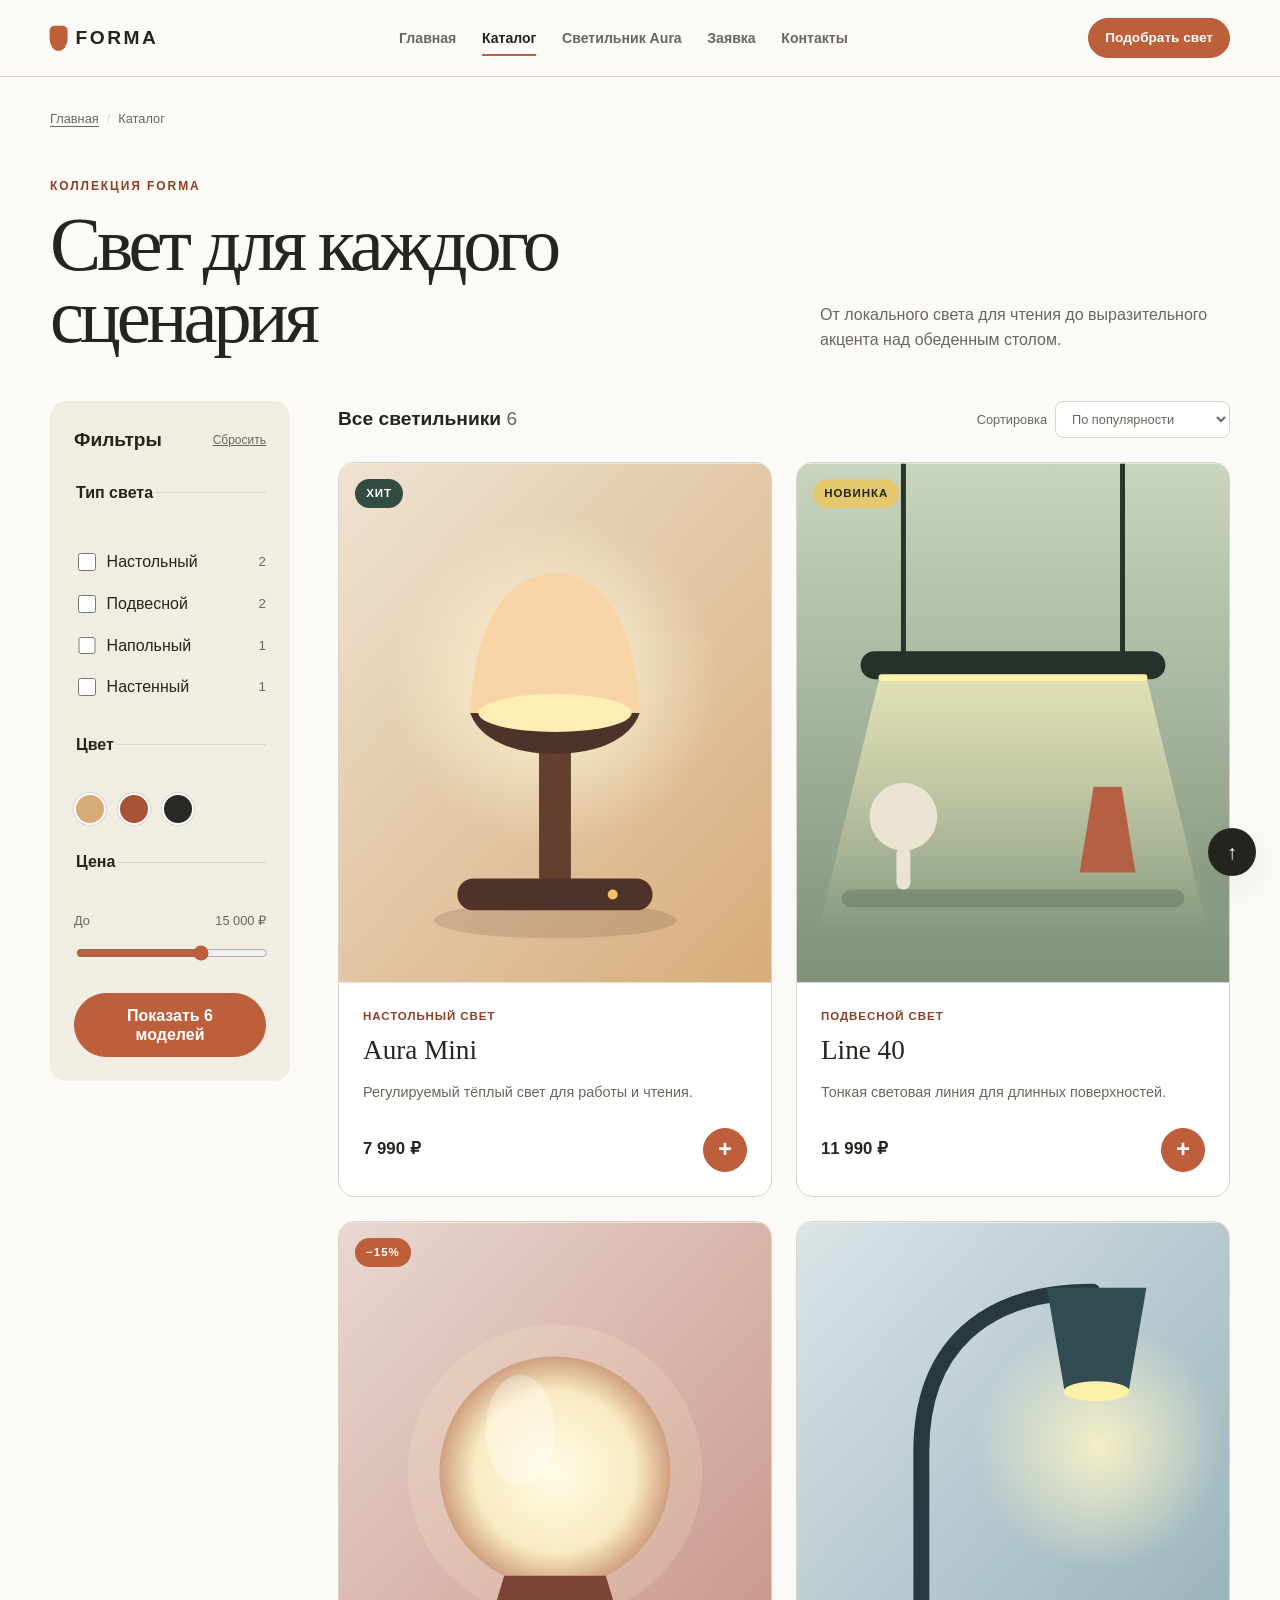
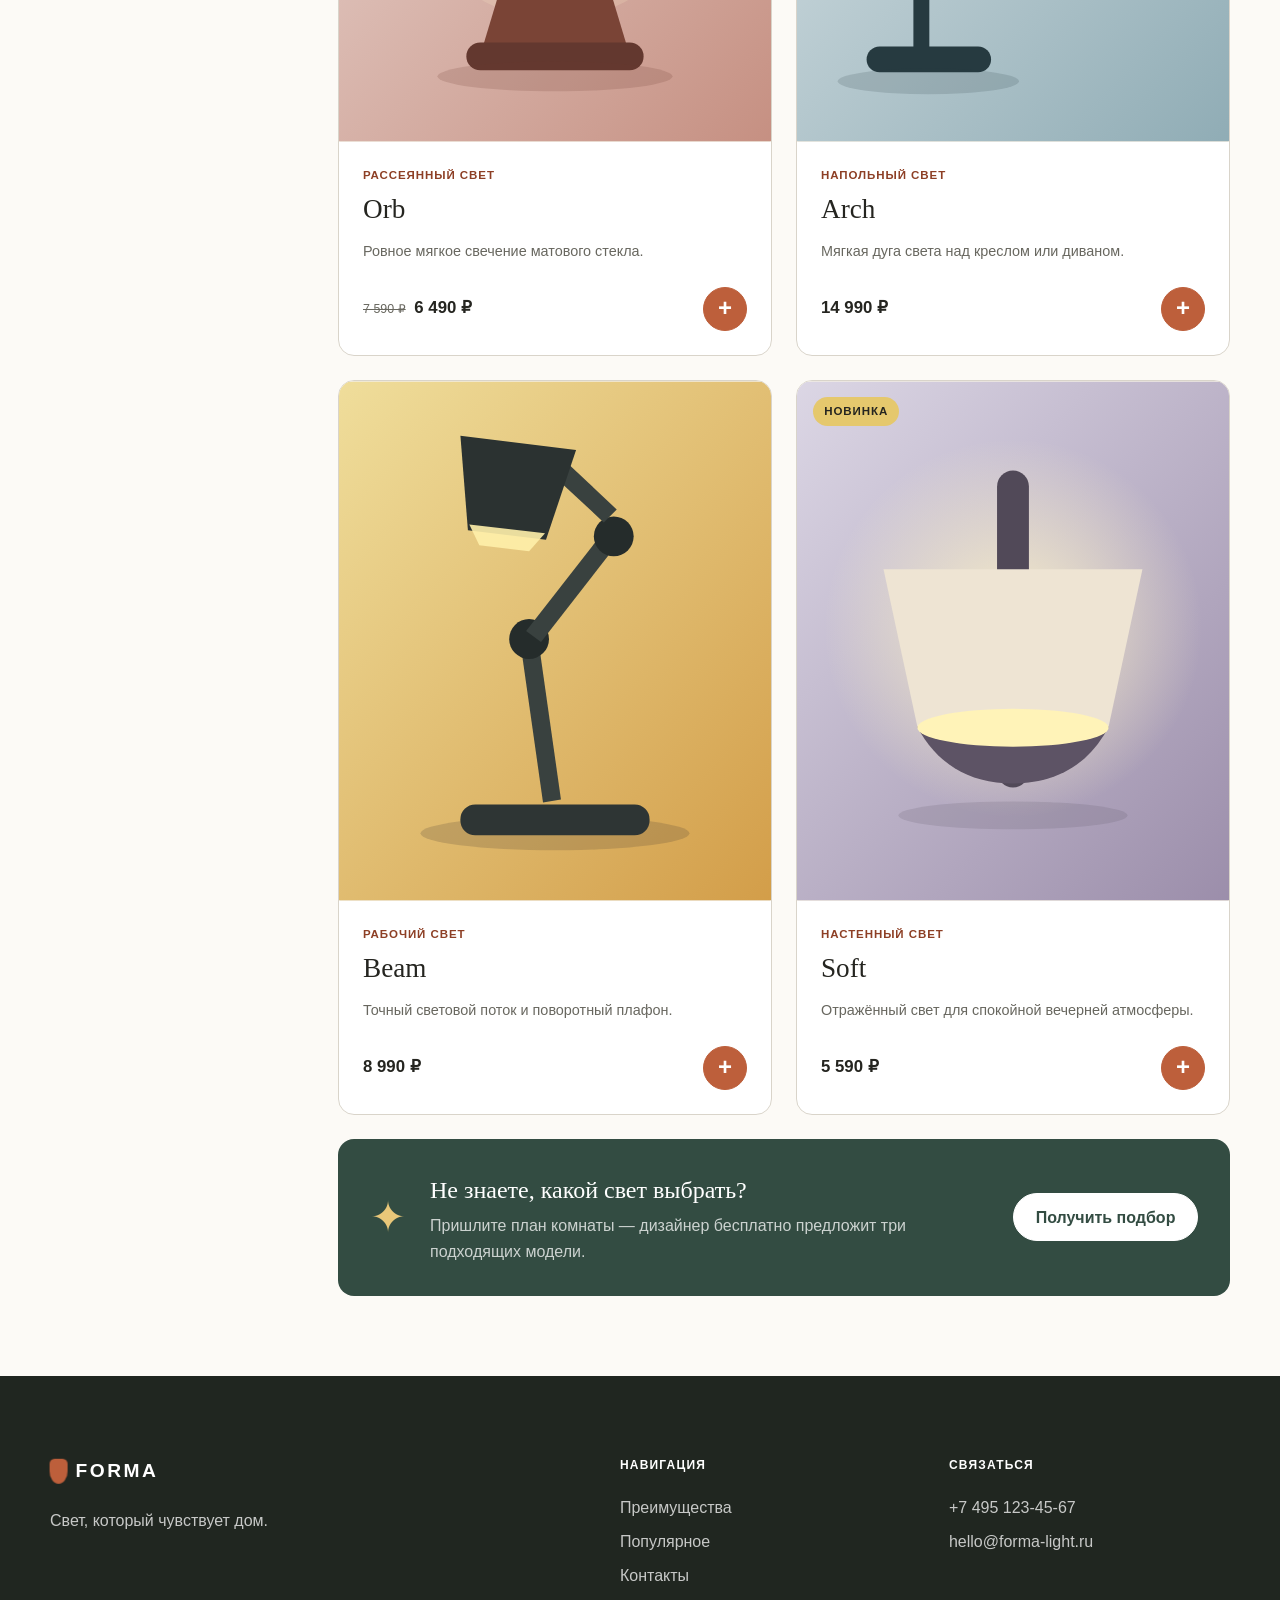
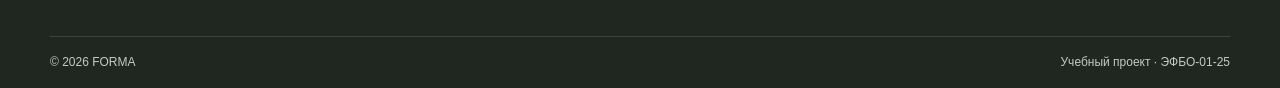
==== catalog.html @ 7a06136e "refactor: remove JavaScript from control work" ====
<!DOCTYPE html>
<html lang="ru">
<head>
  <meta charset="UTF-8">
  <meta name="viewport" content="width=device-width, initial-scale=1.0">
  <meta name="description" content="Каталог дизайнерских светильников FORMA: настольный, подвесной, напольный и настенный свет.">
  <title>Каталог светильников — FORMA</title>
  <link rel="stylesheet" href="css/style.css">
</head>
<body>
  <a class="skip-link" href="#main-content">Перейти к содержимому</a>
  <header class="site-header"><div class="site-header__inner container">
    <a class="site-header__logo" href="index.html" aria-label="FORMA — на главную"><span class="site-header__logo-mark" aria-hidden="true"></span>FORMA</a>
    <nav class="site-nav" aria-label="Основная навигация"><ul class="site-nav__list">
      <li><a class="site-nav__link" href="index.html">Главная</a></li><li><a class="site-nav__link site-nav__link--active" href="catalog.html" aria-current="page">Каталог</a></li><li><a class="site-nav__link" href="product.html">Светильник Aura</a></li><li><a class="site-nav__link" href="order.html">Заявка</a></li><li><a class="site-nav__link" href="contacts.html">Контакты</a></li>
    </ul></nav>
    <a class="button button--small" href="order.html">Подобрать свет</a>
  </div></header>

  <main id="main-content">
    <div class="page-header container">
      <nav class="breadcrumbs" aria-label="Хлебные крошки"><ol class="breadcrumbs__list"><li><a href="index.html">Главная</a></li><li aria-current="page">Каталог</li></ol></nav>
      <div class="page-header__row"><div><p class="eyebrow">Коллекция FORMA</p><h1 class="page-header__title">Свет для каждого сценария</h1></div><p class="page-header__lead">От локального света для чтения до выразительного акцента над обеденным столом.</p></div>
    </div>

    <div class="catalog-layout container">
      <aside class="catalog-filter" aria-labelledby="filter-title">
        <div class="catalog-filter__sticky">
          <div class="catalog-filter__heading"><h2 class="catalog-filter__title" id="filter-title">Фильтры</h2><button class="catalog-filter__reset" type="reset" form="catalog-filter-form">Сбросить</button></div>
          <form class="filter-form" id="catalog-filter-form">
            <fieldset class="filter-form__group"><legend class="filter-form__legend">Тип света</legend>
              <label class="filter-form__option"><input type="checkbox" name="type" value="table"><span>Настольный</span><small>2</small></label>
              <label class="filter-form__option"><input type="checkbox" name="type" value="pendant"><span>Подвесной</span><small>2</small></label>
              <label class="filter-form__option"><input type="checkbox" name="type" value="floor"><span>Напольный</span><small>1</small></label>
              <label class="filter-form__option"><input type="checkbox" name="type" value="wall"><span>Настенный</span><small>1</small></label>
            </fieldset>
            <fieldset class="filter-form__group"><legend class="filter-form__legend">Цвет</legend><div class="filter-form__colors">
              <label class="color-choice color-choice--sand"><input type="radio" name="color" value="sand"><span class="visually-hidden">Песочный</span></label>
              <label class="color-choice color-choice--clay"><input type="radio" name="color" value="clay"><span class="visually-hidden">Терракотовый</span></label>
              <label class="color-choice color-choice--black"><input type="radio" name="color" value="black"><span class="visually-hidden">Чёрный</span></label>
            </div></fieldset>
            <fieldset class="filter-form__group"><legend class="filter-form__legend">Цена</legend><label class="filter-form__range-label" for="price">До <output id="price-output" for="price">15 000 ₽</output></label><input class="filter-form__range" id="price" name="price" type="range" min="5000" max="20000" step="500" value="15000"></fieldset>
            <button class="button button--wide" type="submit">Показать 6 моделей</button>
          </form>
        </div>
      </aside>

      <section class="catalog-products" aria-labelledby="products-title">
        <div class="catalog-products__toolbar"><h2 class="catalog-products__title" id="products-title">Все светильники <span>6</span></h2><label class="select-field">Сортировка<span class="visually-hidden"> товаров</span><select name="sort"><option>По популярности</option><option>Сначала дешевле</option><option>Сначала дороже</option></select></label></div>
        <div class="product-grid product-grid--catalog">
          <article class="product-card product-card--featured"><span class="product-card__badge">Хит</span><a class="product-card__image-link" href="product.html"><img class="product-card__image" src="images/aura.svg" alt="Настольный светильник Aura Mini" width="480" height="520"></a><div class="product-card__body"><p class="product-card__category">Настольный свет</p><h3 class="product-card__title"><a href="product.html">Aura Mini</a></h3><p class="product-card__description">Регулируемый тёплый свет для работы и чтения.</p><div class="product-card__footer"><p class="product-card__price">7 990 ₽</p><a class="button button--icon" href="order.html#order-form" aria-label="Заказать Aura Mini">+</a></div></div></article>
          <article class="product-card"><span class="product-card__badge product-card__badge--new">Новинка</span><a class="product-card__image-link" href="product.html"><img class="product-card__image" src="images/line.svg" alt="Подвесной светильник Line 40" width="480" height="520"></a><div class="product-card__body"><p class="product-card__category">Подвесной свет</p><h3 class="product-card__title"><a href="product.html">Line 40</a></h3><p class="product-card__description">Тонкая световая линия для длинных поверхностей.</p><div class="product-card__footer"><p class="product-card__price">11 990 ₽</p><a class="button button--icon" href="order.html#order-form" aria-label="Заказать Line 40">+</a></div></div></article>
          <article class="product-card product-card--sale"><span class="product-card__badge product-card__badge--sale">−15%</span><a class="product-card__image-link" href="product.html"><img class="product-card__image" src="images/orb.svg" alt="Светильник Orb" width="480" height="520"></a><div class="product-card__body"><p class="product-card__category">Рассеянный свет</p><h3 class="product-card__title"><a href="product.html">Orb</a></h3><p class="product-card__description">Ровное мягкое свечение матового стекла.</p><div class="product-card__footer"><p class="product-card__price"><s>7 590 ₽</s> 6 490 ₽</p><a class="button button--icon" href="order.html#order-form" aria-label="Заказать Orb">+</a></div></div></article>
          <article class="product-card"><a class="product-card__image-link" href="product.html"><img class="product-card__image" src="images/arch.svg" alt="Напольный светильник Arch" width="480" height="520"></a><div class="product-card__body"><p class="product-card__category">Напольный свет</p><h3 class="product-card__title"><a href="product.html">Arch</a></h3><p class="product-card__description">Мягкая дуга света над креслом или диваном.</p><div class="product-card__footer"><p class="product-card__price">14 990 ₽</p><a class="button button--icon" href="order.html#order-form" aria-label="Заказать Arch">+</a></div></div></article>
          <article class="product-card"><a class="product-card__image-link" href="product.html"><img class="product-card__image" src="images/beam.svg" alt="Настольный светильник Beam" width="480" height="520"></a><div class="product-card__body"><p class="product-card__category">Рабочий свет</p><h3 class="product-card__title"><a href="product.html">Beam</a></h3><p class="product-card__description">Точный световой поток и поворотный плафон.</p><div class="product-card__footer"><p class="product-card__price">8 990 ₽</p><a class="button button--icon" href="order.html#order-form" aria-label="Заказать Beam">+</a></div></div></article>
          <article class="product-card"><span class="product-card__badge product-card__badge--new">Новинка</span><a class="product-card__image-link" href="product.html"><img class="product-card__image" src="images/soft.svg" alt="Настенный светильник Soft" width="480" height="520"></a><div class="product-card__body"><p class="product-card__category">Настенный свет</p><h3 class="product-card__title"><a href="product.html">Soft</a></h3><p class="product-card__description">Отражённый свет для спокойной вечерней атмосферы.</p><div class="product-card__footer"><p class="product-card__price">5 590 ₽</p><a class="button button--icon" href="order.html#order-form" aria-label="Заказать Soft">+</a></div></div></article>
        </div>
        <aside class="catalog-note"><span class="catalog-note__icon" aria-hidden="true">✦</span><div><h2>Не знаете, какой свет выбрать?</h2><p>Пришлите план комнаты — дизайнер бесплатно предложит три подходящих модели.</p></div><a class="button button--light" href="order.html">Получить подбор</a></aside>
      </section>
    </div>
  </main>

  <footer class="site-footer"><div class="site-footer__inner container"><div><a class="site-header__logo site-header__logo--light" href="index.html"><span class="site-header__logo-mark" aria-hidden="true"></span>FORMA</a><p class="site-footer__tagline">Свет, который чувствует дом.</p></div><div class="site-footer__column"><h2 class="site-footer__title">Навигация</h2><a href="index.html#advantages">Преимущества</a><a href="index.html#popular">Популярное</a><a href="contacts.html">Контакты</a></div><div class="site-footer__column"><h2 class="site-footer__title">Связаться</h2><a href="tel:+74951234567">+7 495 123-45-67</a><a href="mailto:hello@forma-light.ru">hello@forma-light.ru</a></div></div><div class="site-footer__bottom container"><span>© 2026 FORMA</span><span>Учебный проект · ЭФБО-01-25</span></div></footer>

  <a class="floating-action" href="#main-content" aria-label="Вернуться наверх">↑</a>
</body>
</html>
---- css/style.css ----
/* 1. Design tokens */
:root {
  --color-ink: #252520;
  --color-muted: #68675f;
  --color-paper: #fcfaf6;
  --color-cream: #f2ede3;
  --color-white: #ffffff;
  --color-accent: #bd5f3b;
  --color-accent-dark: #8d3f25;
  --color-green: #334c42;
  --color-green-light: #dce5dc;
  --color-border: #d9d4ca;
  --color-danger: #a82929;
  --color-focus: #1b6bd1;
  --shadow-soft: 0 18px 55px rgba(38, 35, 27, 0.1);
  --shadow-card: 0 12px 35px rgba(38, 35, 27, 0.08);
  --space-2xs: 0.25rem;
  --space-xs: 0.5rem;
  --space-sm: 0.75rem;
  --space-md: 1rem;
  --space-lg: 1.5rem;
  --space-xl: 2rem;
  --space-2xl: 3rem;
  --space-3xl: 5rem;
  --radius-sm: 0.5rem;
  --radius-md: 1rem;
  --radius-lg: 1.75rem;
  --radius-pill: 999px;
  --container: 1180px;
  --transition: 180ms ease;
}

/* 2. Reset and base */
*,
*::before,
*::after {
  box-sizing: border-box;
}

html {
  scroll-behavior: smooth;
}

body {
  margin: 0;
  color: var(--color-ink);
  background: var(--color-paper);
  font-family: Inter, "Segoe UI", Arial, sans-serif;
  font-size: 1rem;
  line-height: 1.6;
}

body:has(.order-modal:target) {
  overflow: hidden;
}

img {
  display: block;
  max-width: 100%;
}

a {
  color: inherit;
  text-decoration-thickness: 1px;
  text-underline-offset: 0.2em;
}

button,
input,
select,
textarea {
  color: inherit;
  font: inherit;
}

button,
select {
  cursor: pointer;
}

h1,
h2,
h3,
p,
ul,
ol,
dl,
blockquote {
  margin-top: 0;
}

:focus-visible {
  outline: 3px solid var(--color-focus);
  outline-offset: 3px;
}

::selection {
  color: var(--color-white);
  background: var(--color-accent);
}

.container {
  width: min(calc(100% - 2rem), var(--container));
  margin-inline: auto;
}

.visually-hidden {
  position: absolute;
  width: 1px;
  height: 1px;
  padding: 0;
  margin: -1px;
  overflow: hidden;
  clip: rect(0, 0, 0, 0);
  white-space: nowrap;
  border: 0;
}

.skip-link {
  position: fixed;
  top: var(--space-md);
  left: var(--space-md);
  z-index: 200;
  padding: var(--space-sm) var(--space-md);
  color: var(--color-white);
  background: var(--color-ink);
  border-radius: var(--radius-sm);
  transform: translateY(-180%);
  transition: transform var(--transition);
}

.skip-link:focus {
  transform: translateY(0);
}

.eyebrow {
  margin-bottom: var(--space-sm);
  color: var(--color-accent-dark);
  font-size: 0.75rem;
  font-weight: 800;
  letter-spacing: 0.16em;
  text-transform: uppercase;
}

.section {
  padding-block: var(--space-3xl);
}

.section--compact {
  padding-block: var(--space-2xl) var(--space-3xl);
}

.section--cream {
  background: var(--color-cream);
}

/* 3. Header and navigation */
.site-header {
  position: sticky;
  top: 0;
  z-index: 50;
  background: color-mix(in srgb, var(--color-paper) 92%, transparent);
  border-bottom: 1px solid var(--color-border);
  backdrop-filter: blur(14px);
}

.site-header__inner {
  display: flex;
  align-items: center;
  justify-content: space-between;
  min-height: 76px;
  gap: var(--space-lg);
}

.site-header__logo {
  display: inline-flex;
  align-items: center;
  gap: var(--space-xs);
  font-size: 1.2rem;
  font-weight: 900;
  letter-spacing: 0.13em;
  text-decoration: none;
}

.site-header__logo-mark {
  width: 1.1rem;
  height: 1.55rem;
  background: var(--color-accent);
  border-radius: 50% 50% 5px 5px;
  transform: rotate(180deg);
}

.site-header__logo--light {
  color: var(--color-white);
}

.site-nav__list {
  display: flex;
  align-items: center;
  justify-content: center;
  gap: clamp(0.75rem, 2vw, 1.75rem);
  padding: 0;
  margin: 0;
  list-style: none;
}

.site-nav__link {
  position: relative;
  display: block;
  padding-block: 1.55rem;
  color: var(--color-muted);
  font-size: 0.88rem;
  font-weight: 650;
  text-decoration: none;
  transition: color var(--transition);
}

.site-nav__link::after {
  position: absolute;
  right: 0;
  bottom: 1.15rem;
  left: 0;
  height: 2px;
  content: "";
  background: var(--color-accent);
  transform: scaleX(0);
  transition: transform var(--transition);
}

.site-nav__link:hover,
.site-nav__link--active {
  color: var(--color-ink);
}

.site-nav__link:hover::after,
.site-nav__link--active::after {
  transform: scaleX(1);
}

/* 4. Buttons and links */
.button {
  display: inline-flex;
  min-height: 48px;
  align-items: center;
  justify-content: center;
  gap: var(--space-xs);
  padding: 0.75rem 1.35rem;
  color: var(--color-white);
  background: var(--color-accent);
  border: 1px solid var(--color-accent);
  border-radius: var(--radius-pill);
  font-weight: 750;
  line-height: 1.2;
  text-decoration: none;
  transition: color var(--transition), background-color var(--transition), border-color var(--transition), transform var(--transition);
}

.button:hover {
  background: var(--color-accent-dark);
  border-color: var(--color-accent-dark);
  transform: translateY(-2px);
}

.button:active {
  transform: translateY(0);
}

.button:disabled,
.button--disabled {
  cursor: not-allowed;
  opacity: 0.55;
  transform: none;
}

.button--small {
  min-height: 40px;
  padding: 0.6rem 1rem;
  font-size: 0.85rem;
}

.button--outline {
  color: var(--color-ink);
  background: transparent;
  border-color: var(--color-border);
}

.button--outline:hover {
  color: var(--color-white);
  background: var(--color-green);
  border-color: var(--color-green);
}

.button--light {
  color: var(--color-green);
  background: var(--color-white);
  border-color: var(--color-white);
}

.button--light:hover {
  color: var(--color-white);
  background: var(--color-accent);
  border-color: var(--color-accent);
}

.button--icon {
  width: 44px;
  min-height: 44px;
  flex: 0 0 44px;
  padding: 0;
  font-size: 1.5rem;
}

.button--wide {
  width: 100%;
}

.text-link {
  display: inline-flex;
  align-items: center;
  gap: var(--space-xs);
  font-weight: 750;
  text-decoration: none;
}

.text-link span {
  color: var(--color-accent);
  font-size: 1.25em;
  transition: transform var(--transition);
}

.text-link:hover span {
  transform: translateX(4px);
}

/* 5. Hero */
.hero {
  overflow: hidden;
  background: var(--color-paper);
}

.hero__inner {
  display: grid;
  min-height: 650px;
  align-items: center;
  grid-template-columns: minmax(0, 1fr) minmax(380px, 0.85fr);
  gap: var(--space-3xl);
}

.hero__content {
  padding-block: var(--space-2xl);
}

.hero__title {
  max-width: 770px;
  margin-bottom: var(--space-lg);
  font-family: Georgia, "Times New Roman", serif;
  font-size: clamp(3.25rem, 7vw, 6.7rem);
  font-weight: 400;
  letter-spacing: -0.06em;
  line-height: 0.88;
}

.hero__title em {
  color: var(--color-accent);
  font-weight: 400;
}

.hero__text {
  max-width: 610px;
  margin-bottom: var(--space-xl);
  color: var(--color-muted);
  font-size: 1.08rem;
}

.hero__actions {
  display: flex;
  align-items: center;
  gap: var(--space-lg);
}

.hero__facts {
  display: flex;
  gap: var(--space-2xl);
  padding-top: var(--space-2xl);
  margin-bottom: 0;
}

.hero__fact dt {
  font-size: 1.1rem;
  font-weight: 850;
}

.hero__fact dd {
  margin: 0;
  color: var(--color-muted);
  font-size: 0.8rem;
}

.hero__visual {
  position: relative;
  align-self: stretch;
  min-height: 570px;
}

.hero__shape {
  position: absolute;
  inset: 7% -15% 0 0;
  background: #e7d7c1;
  border-radius: 46% 46% 0 0;
}

.hero__image {
  position: absolute;
  right: 0;
  bottom: 0;
  z-index: 2;
  width: min(100%, 520px);
  height: auto;
  filter: drop-shadow(0 28px 30px rgba(65, 40, 26, 0.18));
}

.hero__product-tag {
  position: absolute;
  right: 0;
  bottom: 8%;
  z-index: 3;
  display: flex;
  min-width: 190px;
  justify-content: space-between;
  gap: var(--space-md);
  padding: var(--space-md);
  background: color-mix(in srgb, var(--color-white) 90%, transparent);
  border-radius: var(--radius-md) 0 0 var(--radius-md);
  box-shadow: var(--shadow-card);
  text-decoration: none;
  backdrop-filter: blur(8px);
}

/* 6. Section headings and cards */
.section-heading {
  display: flex;
  align-items: end;
  justify-content: space-between;
  gap: var(--space-xl);
  margin-bottom: var(--space-2xl);
}

.section-heading--center {
  align-items: center;
}

.section-heading__title {
  max-width: 760px;
  margin-bottom: 0;
  font-family: Georgia, "Times New Roman", serif;
  font-size: clamp(2.25rem, 4vw, 4rem);
  font-weight: 400;
  letter-spacing: -0.045em;
  line-height: 1;
}

.section-heading__lead {
  max-width: 430px;
  margin-bottom: 0;
  color: var(--color-muted);
}

.benefits-grid {
  display: grid;
  grid-template-columns: repeat(3, 1fr);
  gap: var(--space-lg);
}

.benefit-card {
  padding: var(--space-xl);
  background: var(--color-paper);
  border: 1px solid transparent;
  border-radius: var(--radius-md);
  transition: border-color var(--transition), transform var(--transition);
}

.benefit-card:hover {
  border-color: var(--color-accent);
  transform: translateY(-5px);
}

.benefit-card__number {
  display: block;
  margin-bottom: var(--space-2xl);
  color: var(--color-accent);
  font-family: Georgia, serif;
  font-size: 1.4rem;
}

.benefit-card__title {
  margin-bottom: var(--space-xs);
  font-size: 1.2rem;
}

.benefit-card__text {
  margin-bottom: 0;
  color: var(--color-muted);
}

.product-grid {
  display: grid;
  grid-template-columns: repeat(3, minmax(0, 1fr));
  gap: var(--space-lg);
}

.product-grid--catalog {
  grid-template-columns: repeat(2, minmax(0, 1fr));
}

.product-card {
  position: relative;
  display: flex;
  min-width: 0;
  flex-direction: column;
  overflow: hidden;
  background: var(--color-white);
  border: 1px solid var(--color-border);
  border-radius: var(--radius-md);
  transition: box-shadow var(--transition), transform var(--transition);
}

.product-card:hover {
  box-shadow: var(--shadow-card);
  transform: translateY(-5px);
}

.product-card__badge {
  position: absolute;
  top: var(--space-md);
  left: var(--space-md);
  z-index: 3;
  padding: 0.35rem 0.7rem;
  color: var(--color-white);
  background: var(--color-green);
  border-radius: var(--radius-pill);
  font-size: 0.72rem;
  font-weight: 800;
  letter-spacing: 0.08em;
  text-transform: uppercase;
}

.product-card__badge--new {
  color: var(--color-ink);
  background: #e5c86d;
}

.product-card__badge--sale {
  background: var(--color-accent);
}

.product-card__image-link {
  display: block;
  overflow: hidden;
  background: var(--color-cream);
}

.product-card__image {
  width: 100%;
  aspect-ratio: 1 / 1.04;
  object-fit: cover;
  transition: transform 350ms ease;
}

.product-card:hover .product-card__image {
  transform: scale(1.025);
}

.product-card__body {
  display: flex;
  flex: 1;
  flex-direction: column;
  padding: var(--space-lg);
}

.product-card__category {
  margin-bottom: var(--space-2xs);
  color: var(--color-accent-dark);
  font-size: 0.72rem;
  font-weight: 800;
  letter-spacing: 0.08em;
  text-transform: uppercase;
}

.product-card__title {
  margin-bottom: var(--space-xs);
  font-family: Georgia, serif;
  font-size: 1.7rem;
  font-weight: 400;
}

.product-card__title a {
  text-decoration: none;
}

.product-card__title a:hover {
  color: var(--color-accent-dark);
}

.product-card__description {
  flex: 1;
  margin-bottom: var(--space-lg);
  color: var(--color-muted);
  font-size: 0.9rem;
}

.product-card__footer {
  display: flex;
  align-items: center;
  justify-content: space-between;
  gap: var(--space-md);
}

.product-card__price {
  margin-bottom: 0;
  font-size: 1.05rem;
  font-weight: 850;
}

.product-card__price s {
  margin-right: var(--space-2xs);
  color: var(--color-muted);
  font-size: 0.78rem;
  font-weight: 500;
}

/* 7. Story, reviews and FAQ */
.story {
  padding-block: 0;
  color: var(--color-white);
  background: var(--color-green);
}

.story__inner {
  display: grid;
  min-height: 560px;
  grid-template-columns: 1fr 1fr;
}

.story__visual {
  position: relative;
  overflow: hidden;
  background: #789382;
}

.story__sun {
  position: absolute;
  top: 70px;
  left: 50%;
  width: 280px;
  height: 280px;
  background: #e9c779;
  border-radius: 50%;
  transform: translateX(-50%);
}

.story__lamp {
  position: absolute;
  bottom: 0;
  left: 50%;
  width: 170px;
  height: 380px;
  background: var(--color-green);
  border-radius: 85px 85px 0 0;
  transform: translateX(-50%);
}

.story__lamp::after {
  position: absolute;
  top: 80px;
  left: 50%;
  width: 105px;
  height: 105px;
  content: "";
  background: #fff1bc;
  border-radius: 50%;
  box-shadow: 0 0 70px #fff1bc;
  transform: translateX(-50%);
}

.story__content {
  align-self: center;
  padding: var(--space-3xl);
}

.story__content .eyebrow {
  color: #e9c779;
}

.story__title {
  margin-bottom: var(--space-lg);
  font-family: Georgia, serif;
  font-size: clamp(2.6rem, 5vw, 4.6rem);
  font-weight: 400;
  letter-spacing: -0.05em;
  line-height: 0.98;
}

.check-list {
  padding: 0;
  margin-block: var(--space-xl);
  list-style: none;
}

.check-list li {
  padding-block: var(--space-sm);
  border-bottom: 1px solid rgba(255, 255, 255, 0.18);
}

.check-list li::before {
  margin-right: var(--space-sm);
  color: #e9c779;
  content: "✓";
  font-weight: 900;
}

.review-grid {
  display: grid;
  grid-template-columns: repeat(2, 1fr);
  gap: var(--space-lg);
}

.review-card {
  padding: var(--space-xl);
  background: var(--color-white);
  border: 1px solid var(--color-border);
  border-radius: var(--radius-md);
}

.review-card__rating {
  margin-bottom: var(--space-lg);
  color: var(--color-accent);
  letter-spacing: 0.12em;
}

.review-card__quote {
  margin: 0 0 var(--space-lg);
  font-family: Georgia, serif;
  font-size: 1.35rem;
  line-height: 1.4;
}

.review-card__author {
  margin-bottom: 0;
  color: var(--color-muted);
  font-size: 0.82rem;
}

.review-summary {
  color: var(--color-accent-dark);
  font-size: 1.5rem;
  font-weight: 850;
}

.faq {
  display: grid;
  grid-template-columns: 0.72fr 1.28fr;
  gap: var(--space-3xl);
}

.faq__heading .text-link {
  margin-top: var(--space-xl);
}

.faq__item {
  border-top: 1px solid var(--color-border);
}

.faq__item:last-child {
  border-bottom: 1px solid var(--color-border);
}

.faq__question {
  padding-block: var(--space-lg);
  cursor: pointer;
  font-size: 1.1rem;
  font-weight: 750;
}

.faq__question::marker {
  color: var(--color-accent);
}

.faq__answer {
  max-width: 640px;
  padding-bottom: var(--space-lg);
  margin-bottom: 0;
  color: var(--color-muted);
}

/* 8. Inner page header and breadcrumbs */
.page-header {
  padding-block: var(--space-xl) var(--space-2xl);
}

.breadcrumbs {
  margin-bottom: var(--space-2xl);
}

.breadcrumbs__list {
  display: flex;
  flex-wrap: wrap;
  gap: var(--space-xs);
  padding: 0;
  margin: 0;
  color: var(--color-muted);
  font-size: 0.8rem;
  list-style: none;
}

.breadcrumbs__list li:not(:last-child)::after {
  margin-left: var(--space-xs);
  color: var(--color-border);
  content: "/";
}

.breadcrumbs__list a:hover {
  color: var(--color-accent-dark);
}

.page-header__row {
  display: flex;
  align-items: end;
  justify-content: space-between;
  gap: var(--space-2xl);
}

.page-header__title {
  max-width: 800px;
  margin-bottom: 0;
  font-family: Georgia, serif;
  font-size: clamp(3rem, 6vw, 6rem);
  font-weight: 400;
  letter-spacing: -0.055em;
  line-height: 0.94;
}

.page-header__lead {
  max-width: 410px;
  margin-bottom: 0;
  color: var(--color-muted);
}

/* 9. Catalog */
.catalog-layout {
  display: grid;
  align-items: start;
  padding-bottom: var(--space-3xl);
  grid-template-areas: "filter products";
  grid-template-columns: 240px minmax(0, 1fr);
  gap: var(--space-2xl);
}

.catalog-filter {
  grid-area: filter;
}

.catalog-filter__sticky {
  position: sticky;
  top: 100px;
  padding: var(--space-lg);
  background: var(--color-cream);
  border-radius: var(--radius-md);
}

.catalog-filter__heading {
  display: flex;
  align-items: center;
  justify-content: space-between;
  margin-bottom: var(--space-lg);
}

.catalog-filter__title {
  margin-bottom: 0;
  font-size: 1.2rem;
}

.catalog-filter__reset {
  padding: 0;
  color: var(--color-muted);
  background: none;
  border: 0;
  font-size: 0.75rem;
  text-decoration: underline;
}

.filter-form__group {
  padding: var(--space-lg) 0;
  margin: 0;
  border: 0;
  border-top: 1px solid var(--color-border);
}

.filter-form__legend {
  margin-bottom: var(--space-sm);
  font-weight: 750;
}

.filter-form__option {
  display: grid;
  align-items: center;
  padding-block: var(--space-xs);
  cursor: pointer;
  grid-template-columns: auto 1fr auto;
  gap: var(--space-xs);
}

.filter-form__option small {
  color: var(--color-muted);
}

.filter-form__option input,
.order-form__check input {
  width: 1.1rem;
  height: 1.1rem;
  accent-color: var(--color-accent);
}

.filter-form__colors {
  display: flex;
  gap: var(--space-sm);
}

.color-choice {
  width: 2rem;
  height: 2rem;
  cursor: pointer;
  border: 2px solid var(--color-white);
  border-radius: 50%;
  box-shadow: 0 0 0 1px var(--color-border);
}

.color-choice:has(input:checked) {
  box-shadow: 0 0 0 2px var(--color-ink);
}

.color-choice input {
  opacity: 0;
}

.color-choice--sand { background: #d7aa78; }
.color-choice--clay { background: #a85338; }
.color-choice--black { background: #272923; }

.filter-form__range-label {
  display: flex;
  justify-content: space-between;
  margin-bottom: var(--space-sm);
  color: var(--color-muted);
  font-size: 0.8rem;
}

.filter-form__range {
  width: 100%;
  accent-color: var(--color-accent);
}

.catalog-products {
  min-width: 0;
  grid-area: products;
}

.catalog-products__toolbar {
  display: flex;
  align-items: center;
  justify-content: space-between;
  gap: var(--space-md);
  margin-bottom: var(--space-lg);
}

.catalog-products__title {
  margin-bottom: 0;
  font-size: 1.2rem;
}

.catalog-products__title span {
  color: var(--color-muted);
  font-weight: 400;
}

.select-field {
  color: var(--color-muted);
  font-size: 0.8rem;
}

.select-field select {
  padding: 0.55rem 2rem 0.55rem 0.75rem;
  margin-left: var(--space-xs);
  background: var(--color-white);
  border: 1px solid var(--color-border);
  border-radius: var(--radius-sm);
}

.catalog-note {
  display: grid;
  align-items: center;
  padding: var(--space-xl);
  margin-top: var(--space-lg);
  color: var(--color-white);
  background: var(--color-green);
  border-radius: var(--radius-md);
  grid-template-columns: auto 1fr auto;
  gap: var(--space-lg);
}

.catalog-note__icon {
  color: #e9c779;
  font-size: 2.7rem;
}

.catalog-note h2 {
  margin-bottom: var(--space-2xs);
  font-family: Georgia, serif;
  font-weight: 400;
}

.catalog-note p {
  margin-bottom: 0;
  color: rgba(255, 255, 255, 0.75);
}

/* 10. Product detail and table */
.product-detail {
  display: grid;
  align-items: center;
  padding-bottom: var(--space-3xl);
  grid-template-columns: 1.08fr 0.92fr;
  gap: var(--space-3xl);
}

.product-detail__gallery {
  position: relative;
  padding: var(--space-xl);
  background: var(--color-cream);
  border-radius: var(--radius-lg);
}

.product-detail__badge {
  position: absolute;
  top: var(--space-xl);
  left: var(--space-xl);
  z-index: 2;
  padding: 0.4rem 0.8rem;
  color: var(--color-white);
  background: var(--color-green);
  border-radius: var(--radius-pill);
  font-size: 0.75rem;
  font-weight: 800;
  text-transform: uppercase;
}

.product-detail__image {
  width: 100%;
  border-radius: var(--radius-md);
}

.product-detail__swatches {
  position: absolute;
  right: var(--space-xl);
  bottom: var(--space-xl);
  display: flex;
  gap: var(--space-xs);
  padding: var(--space-xs);
  background: var(--color-white);
  border-radius: var(--radius-pill);
}

.swatch {
  display: block;
  width: 2rem;
  height: 2rem;
  padding: 0;
  cursor: pointer;
  border: 3px solid var(--color-white);
  border-radius: 50%;
  box-shadow: 0 0 0 1px var(--color-border);
}

.swatch:has(input:checked) {
  box-shadow: 0 0 0 2px var(--color-ink);
}

.swatch input {
  width: 100%;
  height: 100%;
  margin: 0;
  cursor: pointer;
  opacity: 0;
}

.swatch--sand { background: #d7aa78; }
.swatch--clay { background: #a85338; }
.swatch--black { background: #272923; }

.product-detail__title {
  margin-bottom: var(--space-md);
  font-family: Georgia, serif;
  font-size: clamp(3.5rem, 7vw, 6rem);
  font-weight: 400;
  letter-spacing: -0.055em;
  line-height: 0.95;
}

.product-detail__intro {
  max-width: 570px;
  color: var(--color-muted);
  font-size: 1.05rem;
}

.product-detail__rating {
  display: flex;
  gap: var(--space-sm);
  margin-block: var(--space-lg);
  color: var(--color-accent);
  font-size: 0.85rem;
}

.product-detail__rating a {
  color: var(--color-muted);
}

.product-detail__price {
  margin-bottom: var(--space-xs);
  font-size: 1.8rem;
  font-weight: 850;
}

.product-detail__availability {
  color: var(--color-green);
  font-size: 0.85rem;
}

.product-detail__availability span {
  display: inline-block;
  width: 0.55rem;
  height: 0.55rem;
  margin-right: var(--space-xs);
  background: #4b8a65;
  border-radius: 50%;
}

.product-detail__actions {
  display: flex;
  flex-wrap: wrap;
  gap: var(--space-sm);
  margin-block: var(--space-xl);
}

.product-detail__benefits {
  display: grid;
  padding: var(--space-lg) 0 0;
  margin: 0;
  border-top: 1px solid var(--color-border);
  grid-template-columns: repeat(3, 1fr);
  gap: var(--space-sm);
  list-style: none;
}

.product-detail__benefits strong,
.product-detail__benefits span {
  display: block;
}

.product-detail__benefits span {
  color: var(--color-muted);
  font-size: 0.75rem;
}

.product-info {
  display: grid;
  grid-template-columns: 1.3fr 0.7fr 0.7fr;
  gap: var(--space-lg);
}

.product-info__story,
.product-info__feature {
  min-height: 320px;
  padding: var(--space-xl);
  border-radius: var(--radius-md);
}

.product-info__story {
  background: var(--color-cream);
}

.product-info__story p:not(.eyebrow) {
  color: var(--color-muted);
}

.product-info__feature {
  display: flex;
  flex-direction: column;
  justify-content: space-between;
  color: var(--color-white);
  background: var(--color-green);
}

.product-info__feature--accent {
  color: var(--color-ink);
  background: #e5c86d;
}

.product-info__feature-number {
  font-family: Georgia, serif;
  font-size: 4rem;
}

.product-info__feature p {
  margin-bottom: 0;
}

.specs {
  display: grid;
  grid-template-columns: 0.7fr 1.3fr;
  gap: var(--space-3xl);
}

.specs__heading > p:last-child {
  color: var(--color-muted);
}

.specs__table-wrap {
  overflow-x: auto;
}

.specs-table {
  width: 100%;
  border-collapse: collapse;
  background: var(--color-paper);
}

.specs-table caption {
  padding-bottom: var(--space-md);
  font-weight: 750;
  text-align: left;
}

.specs-table th,
.specs-table td {
  padding: var(--space-md);
  border-bottom: 1px solid var(--color-border);
  text-align: left;
}

.specs-table thead th {
  color: var(--color-muted);
  font-size: 0.75rem;
  letter-spacing: 0.08em;
  text-transform: uppercase;
}

.specs-table tbody th {
  width: 42%;
  font-weight: 750;
}

.specs-table tbody tr:hover {
  background: #fffdf8;
}

/* 11. Forms and dialog */
.order-form {
  display: grid;
  gap: var(--space-lg);
}

.order-form__row {
  display: grid;
  grid-template-columns: repeat(2, minmax(0, 1fr));
  gap: var(--space-md);
}

.order-form__field {
  display: grid;
  gap: var(--space-xs);
}

.order-form__label {
  font-size: 0.82rem;
  font-weight: 750;
}

.order-form__input {
  width: 100%;
  min-height: 48px;
  padding: 0.72rem 0.9rem;
  background: var(--color-white);
  border: 1px solid var(--color-border);
  border-radius: var(--radius-sm);
  transition: border-color var(--transition), box-shadow var(--transition);
}

.order-form__input:hover {
  border-color: #a8a397;
}

.order-form__input:focus {
  border-color: var(--color-focus);
  box-shadow: 0 0 0 3px rgba(27, 107, 209, 0.14);
  outline: none;
}

.order-form__input:user-invalid {
  border-color: var(--color-danger);
  box-shadow: 0 0 0 3px rgba(168, 41, 41, 0.1);
}

.order-form__textarea {
  min-height: 110px;
  resize: vertical;
}

.order-form__hint {
  color: var(--color-muted);
  font-size: 0.72rem;
}

.order-form__check {
  display: flex;
  align-items: flex-start;
  gap: var(--space-sm);
  color: var(--color-muted);
  cursor: pointer;
  font-size: 0.82rem;
}

.order-form__check input {
  flex: 0 0 auto;
  margin-top: 0.2rem;
}

.order-form__actions {
  display: flex;
  align-items: center;
  flex-wrap: wrap;
  gap: var(--space-sm);
}

.order-form__status {
  min-height: 1.5em;
  margin-bottom: 0;
  color: var(--color-green);
  font-size: 0.85rem;
  font-weight: 750;
}

.order-form__section {
  display: grid;
  padding: 0 0 var(--space-xl);
  margin: 0;
  border: 0;
  border-bottom: 1px solid var(--color-border);
  gap: var(--space-lg);
}

.order-form__legend {
  padding: 0;
  margin-bottom: var(--space-lg);
  font-family: Georgia, serif;
  font-size: 1.7rem;
}

.order-form__legend span {
  margin-right: var(--space-sm);
  color: var(--color-accent);
  font-family: Inter, sans-serif;
  font-size: 0.75rem;
  font-weight: 800;
}

.order-modal {
  position: fixed;
  inset: 0;
  z-index: 100;
  display: none;
  padding: var(--space-md);
  place-items: center;
}

.order-modal:target {
  display: grid;
}

.order-modal__backdrop {
  position: absolute;
  inset: 0;
  background: rgba(26, 28, 25, 0.72);
  backdrop-filter: blur(5px);
}

.order-modal__panel {
  position: relative;
  z-index: 1;
  width: min(680px, calc(100% - 2rem));
  max-height: calc(100vh - 2rem);
  overflow: auto;
  background: var(--color-paper);
  border-radius: var(--radius-lg);
  box-shadow: 0 30px 100px rgba(0, 0, 0, 0.3);
}

.order-modal__form {
  position: relative;
  padding: var(--space-2xl);
}

.order-modal__close {
  position: absolute;
  top: var(--space-md);
  right: var(--space-md);
  display: grid;
  width: 40px;
  height: 40px;
  padding: 0;
  background: var(--color-cream);
  border-radius: 50%;
  font-size: 1.5rem;
  line-height: 1;
  text-decoration: none;
  place-items: center;
}

.order-modal__close:hover {
  color: var(--color-white);
  background: var(--color-accent);
}

.order-modal__title {
  margin-bottom: var(--space-xs);
  font-family: Georgia, serif;
  font-size: 2.6rem;
  font-weight: 400;
  line-height: 1;
}

.order-modal__lead {
  margin-bottom: var(--space-md);
  color: var(--color-muted);
}

.order-page__inner {
  display: grid;
  align-items: start;
  grid-template-columns: minmax(0, 1.45fr) minmax(280px, 0.55fr);
  gap: var(--space-2xl);
}

.order-form--page,
.order-form--contact {
  padding: var(--space-2xl);
  background: var(--color-white);
  border: 1px solid var(--color-border);
  border-radius: var(--radius-md);
}

.order-aside {
  position: sticky;
  top: 100px;
  display: grid;
  gap: var(--space-md);
}

.order-aside__card {
  padding: var(--space-xl);
  color: var(--color-white);
  background: var(--color-green);
  border-radius: var(--radius-md);
}

.order-aside__card .eyebrow {
  color: #e9c779;
}

.order-aside__steps {
  display: grid;
  padding: 0;
  margin: 0;
  gap: var(--space-lg);
  list-style: none;
}

.order-aside__steps li {
  display: grid;
  grid-template-columns: 36px 1fr;
  gap: var(--space-sm);
}

.order-aside__steps li > span {
  display: grid;
  width: 32px;
  height: 32px;
  color: var(--color-green);
  background: #e9c779;
  border-radius: 50%;
  font-weight: 850;
  place-items: center;
}

.order-aside__steps p {
  margin: var(--space-2xs) 0 0;
  color: rgba(255, 255, 255, 0.72);
  font-size: 0.82rem;
}

.order-aside__help {
  padding: var(--space-lg);
  background: var(--color-cream);
  border-radius: var(--radius-md);
}

.order-aside__help p,
.order-aside__help span,
.order-aside__help a {
  display: block;
}

.order-aside__help p {
  margin-bottom: var(--space-xs);
  color: var(--color-muted);
  font-size: 0.8rem;
}

.order-aside__help a {
  margin-bottom: var(--space-xs);
  font-size: 1.25rem;
  font-weight: 850;
}

.order-aside__help span {
  color: var(--color-muted);
  font-size: 0.75rem;
}

/* 12. Contacts */
.contacts__inner {
  display: grid;
  align-items: stretch;
  grid-template-columns: 1.5fr 0.5fr;
  gap: var(--space-lg);
}

.contacts__details {
  display: grid;
  grid-template-columns: repeat(3, 1fr);
  gap: var(--space-md);
}

.contact-card,
.contacts__schedule {
  padding: var(--space-xl);
  background: var(--color-white);
  border: 1px solid var(--color-border);
  border-radius: var(--radius-md);
}

.contact-card__label {
  display: block;
  margin-bottom: var(--space-2xl);
  color: var(--color-accent-dark);
  font-size: 0.72rem;
  font-weight: 850;
  letter-spacing: 0.1em;
  text-transform: uppercase;
}

.contact-card__title {
  overflow-wrap: anywhere;
  font-family: Georgia, serif;
  font-size: 1.3rem;
  font-weight: 400;
}

.contact-card__title a {
  text-decoration: none;
}

.contact-card p {
  color: var(--color-muted);
  font-size: 0.85rem;
}

.contacts__schedule {
  color: var(--color-white);
  background: var(--color-green);
  border-color: var(--color-green);
}

.contacts__schedule h2 {
  font-family: Georgia, serif;
  font-weight: 400;
}

.contacts__schedule dl {
  margin-block: var(--space-xl);
}

.contacts__schedule dl div {
  display: flex;
  justify-content: space-between;
  padding-block: var(--space-sm);
  border-bottom: 1px solid rgba(255, 255, 255, 0.16);
}

.contacts__schedule dd {
  margin: 0;
  font-weight: 750;
}

.contacts__schedule p {
  margin-bottom: 0;
  color: rgba(255, 255, 255, 0.68);
  font-size: 0.8rem;
}

.map-section {
  display: grid;
  min-height: 500px;
  margin-bottom: var(--space-3xl);
  overflow: hidden;
  background: var(--color-cream);
  border-radius: var(--radius-lg);
  grid-template-columns: 1.2fr 0.8fr;
}

.map-section__map {
  position: relative;
  overflow: hidden;
  background-color: #dce5dc;
  background-image: linear-gradient(rgba(255, 255, 255, 0.35) 1px, transparent 1px), linear-gradient(90deg, rgba(255, 255, 255, 0.35) 1px, transparent 1px);
  background-size: 48px 48px;
}

.map-section__road {
  position: absolute;
  display: block;
  background: var(--color-paper);
  border: 1px solid #c8d3c9;
}

.map-section__road--one {
  top: -15%;
  left: 45%;
  width: 70px;
  height: 140%;
  transform: rotate(24deg);
}

.map-section__road--two {
  top: 56%;
  left: -10%;
  width: 120%;
  height: 58px;
  transform: rotate(-7deg);
}

.map-section__park {
  position: absolute;
  top: 12%;
  left: 10%;
  display: grid;
  width: 140px;
  height: 115px;
  color: #607d69;
  background: #b9d1b8;
  border-radius: 44% 56% 40% 60%;
  font-size: 0.75rem;
  place-items: center;
}

.map-section__station {
  position: absolute;
  right: 15%;
  bottom: 17%;
  display: grid;
  width: 38px;
  height: 38px;
  color: var(--color-white);
  background: #3273bd;
  border-radius: 50%;
  font-weight: 850;
  place-items: center;
}

.map-section__pin {
  position: absolute;
  top: 42%;
  left: 45%;
  width: 38px;
  height: 38px;
  background: var(--color-accent);
  border: 5px solid var(--color-white);
  border-radius: 50% 50% 50% 0;
  box-shadow: var(--shadow-card);
  transform: rotate(-45deg);
}

.map-section__pin span {
  position: absolute;
  top: 34px;
  left: 18px;
  padding: 0.3rem 0.55rem;
  color: var(--color-white);
  background: var(--color-ink);
  border-radius: var(--radius-sm);
  font-size: 0.7rem;
  font-weight: 800;
  transform: rotate(45deg);
}

.map-section__content {
  align-self: center;
  padding: var(--space-2xl);
}

.route-list {
  display: grid;
  padding: 0;
  margin-block: var(--space-xl);
  gap: var(--space-md);
  list-style: none;
}

.route-list li {
  display: flex;
  align-items: center;
  gap: var(--space-sm);
}

.route-list span {
  display: grid;
  width: 30px;
  height: 30px;
  flex: 0 0 30px;
  color: var(--color-white);
  background: var(--color-accent);
  border-radius: 50%;
  font-size: 0.8rem;
  font-weight: 850;
  place-items: center;
}

.map-section__note {
  color: var(--color-muted);
  font-size: 0.8rem;
}

.contact-form-section {
  display: grid;
  align-items: start;
  grid-template-columns: 0.65fr 1.35fr;
  gap: var(--space-3xl);
}

/* 13. Footer and floating action */
.site-footer {
  padding-top: var(--space-3xl);
  color: rgba(255, 255, 255, 0.75);
  background: #202620;
}

.site-footer__inner {
  display: grid;
  padding-bottom: var(--space-2xl);
  grid-template-columns: 1.3fr 0.7fr 0.7fr;
  gap: var(--space-2xl);
}

.site-footer__tagline {
  max-width: 280px;
  margin-top: var(--space-md);
}

.site-footer__column {
  display: flex;
  flex-direction: column;
  align-items: flex-start;
  gap: var(--space-xs);
}

.site-footer__title {
  margin-bottom: var(--space-sm);
  color: var(--color-white);
  font-size: 0.75rem;
  letter-spacing: 0.1em;
  text-transform: uppercase;
}

.site-footer__column a {
  text-decoration: none;
}

.site-footer__column a:hover {
  color: var(--color-white);
  text-decoration: underline;
}

.site-footer__bottom {
  display: flex;
  justify-content: space-between;
  padding-block: var(--space-md);
  border-top: 1px solid rgba(255, 255, 255, 0.13);
  font-size: 0.75rem;
}

.floating-action {
  position: fixed;
  right: var(--space-lg);
  bottom: var(--space-lg);
  z-index: 30;
  display: grid;
  width: 48px;
  height: 48px;
  color: var(--color-white);
  background: var(--color-ink);
  border-radius: 50%;
  box-shadow: var(--shadow-card);
  font-size: 1.25rem;
  text-decoration: none;
  transition: background-color var(--transition), transform var(--transition);
  place-items: center;
}

.floating-action:hover {
  background: var(--color-accent);
  transform: translateY(-3px);
}

/* 14. Responsive enhancements */
@media (max-width: 1040px) {
  .site-header__inner {
    flex-wrap: wrap;
    padding-block: var(--space-sm);
  }

  .site-nav {
    order: 3;
    width: 100%;
    overflow-x: auto;
  }

  .site-nav__list {
    justify-content: flex-start;
  }

  .site-nav__link {
    padding-block: var(--space-sm);
    white-space: nowrap;
  }

  .site-nav__link::after {
    bottom: 0.4rem;
  }

  .hero__inner {
    min-height: 580px;
    grid-template-columns: 1.1fr 0.9fr;
    gap: var(--space-lg);
  }

  .catalog-layout {
    grid-template-columns: 210px minmax(0, 1fr);
    gap: var(--space-lg);
  }

  .contacts__inner,
  .contact-form-section {
    grid-template-columns: 1fr;
  }
}

@media (max-width: 780px) {
  .section {
    padding-block: var(--space-2xl);
  }

  .hero__inner,
  .story__inner,
  .product-detail,
  .specs,
  .map-section,
  .faq,
  .order-page__inner {
    grid-template-columns: 1fr;
  }

  .hero__visual {
    min-height: 480px;
  }

  .hero__shape {
    inset: 0;
    border-radius: 45% 45% 0 0;
  }

  .hero__image {
    right: 50%;
    transform: translateX(50%);
  }

  .benefits-grid,
  .product-grid,
  .product-grid--catalog,
  .product-info,
  .contacts__details {
    grid-template-columns: repeat(2, minmax(0, 1fr));
  }

  .story__visual {
    min-height: 390px;
  }

  .story__content {
    padding: var(--space-2xl) var(--space-lg);
  }

  .page-header__row,
  .section-heading {
    align-items: start;
    flex-direction: column;
  }

  .catalog-layout {
    grid-template-areas: "filter" "products";
    grid-template-columns: 1fr;
  }

  .catalog-filter__sticky,
  .order-aside {
    position: static;
  }

  .filter-form {
    display: grid;
    grid-template-columns: repeat(2, 1fr);
    gap: var(--space-md);
  }

  .filter-form .button {
    align-self: end;
  }

  .product-detail__gallery {
    max-width: 620px;
  }

  .map-section__map {
    min-height: 380px;
  }

  .site-footer__inner {
    grid-template-columns: 1fr 1fr;
  }

  .site-footer__inner > :first-child {
    grid-column: 1 / -1;
  }
}

@media (max-width: 560px) {
  .site-header .button {
    display: none;
  }

  .hero__title {
    font-size: clamp(3rem, 16vw, 4.8rem);
  }

  .hero__actions,
  .hero__facts,
  .product-detail__actions,
  .catalog-products__toolbar {
    align-items: stretch;
    flex-direction: column;
  }

  .hero__facts {
    display: grid;
    grid-template-columns: repeat(3, 1fr);
    gap: var(--space-sm);
  }

  .hero__visual {
    min-height: 390px;
  }

  .benefits-grid,
  .product-grid,
  .product-grid--catalog,
  .product-info,
  .review-grid,
  .contacts__details,
  .order-form__row {
    grid-template-columns: 1fr;
  }

  .catalog-note {
    grid-template-columns: 1fr;
  }

  .filter-form {
    grid-template-columns: 1fr;
  }

  .product-detail__benefits {
    grid-template-columns: 1fr;
  }

  .order-form--page,
  .order-form--contact,
  .order-modal__form,
  .map-section__content {
    padding: var(--space-lg);
  }

  .site-footer__inner {
    grid-template-columns: 1fr;
  }

  .site-footer__inner > :first-child {
    grid-column: auto;
  }

  .site-footer__bottom {
    flex-direction: column;
    gap: var(--space-xs);
  }
}

@media (prefers-reduced-motion: reduce) {
  *,
  *::before,
  *::after {
    scroll-behavior: auto !important;
    transition-duration: 0.01ms !important;
  }
}
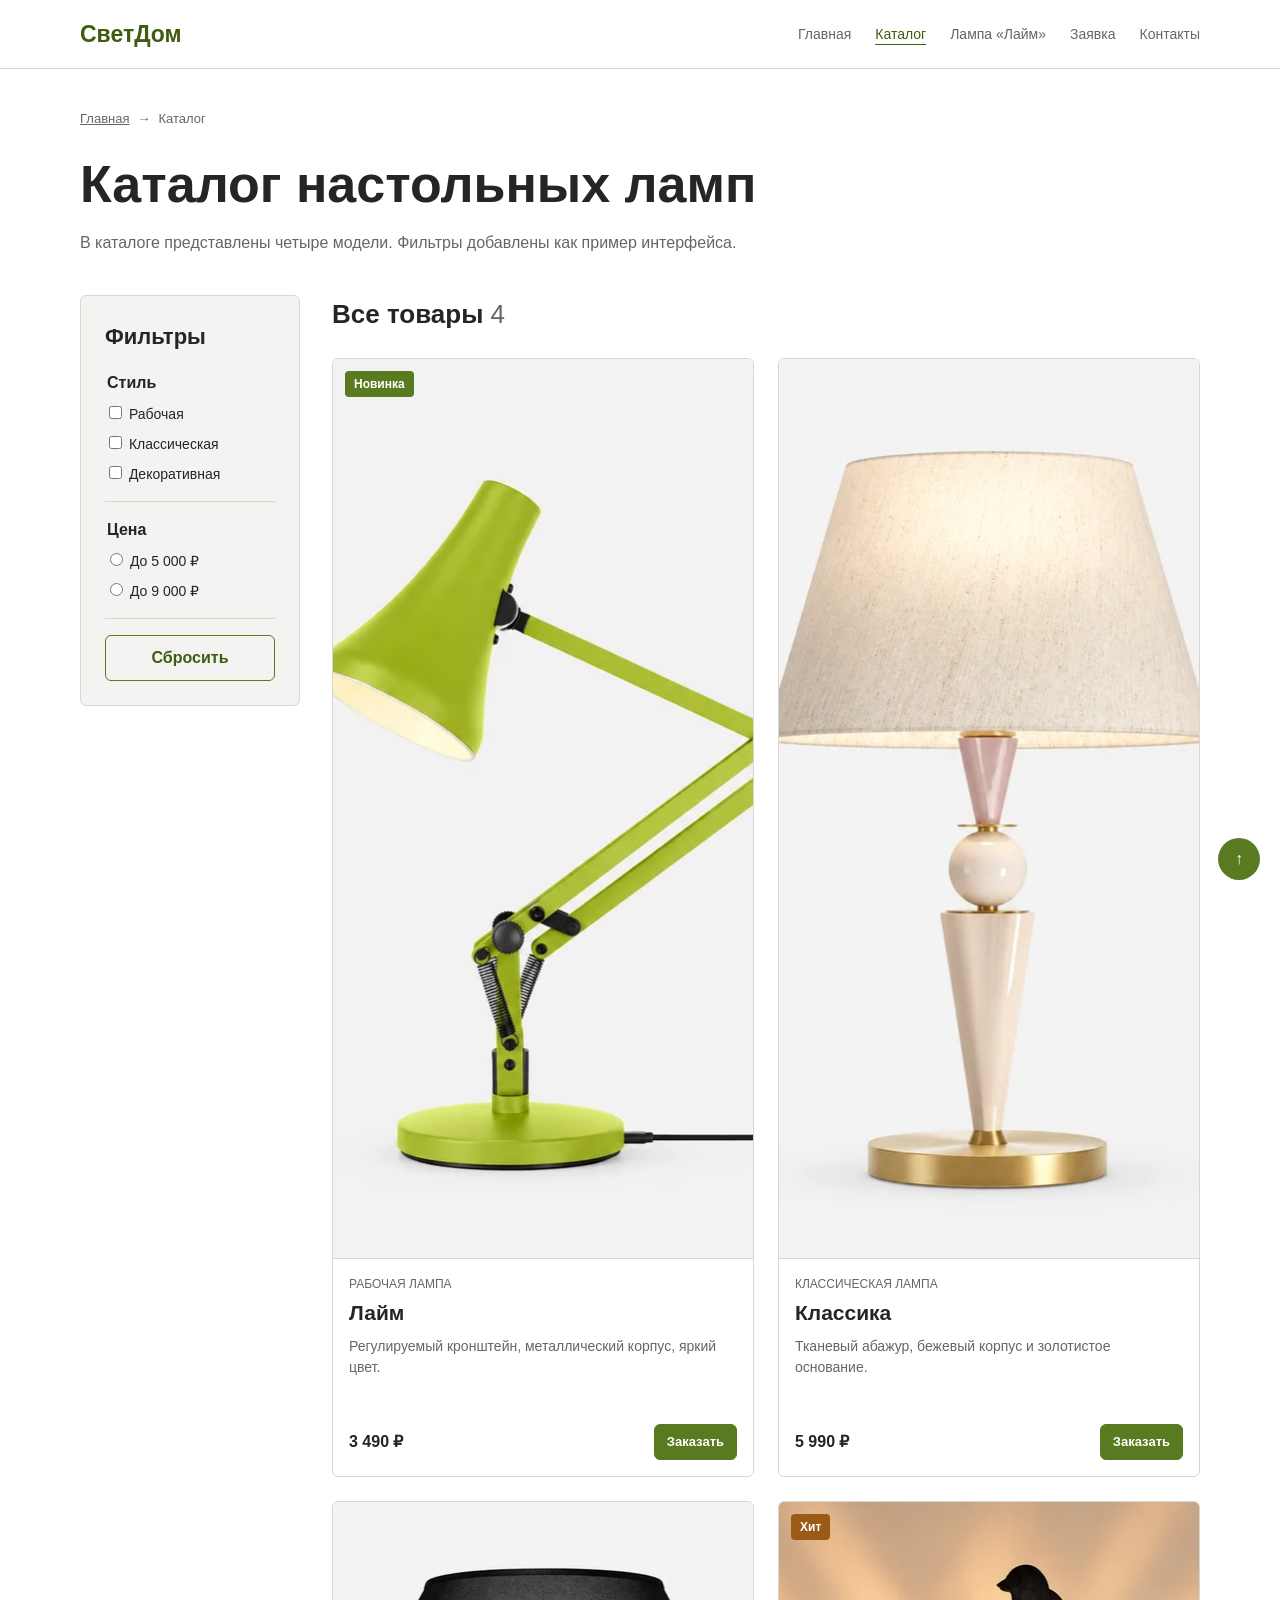
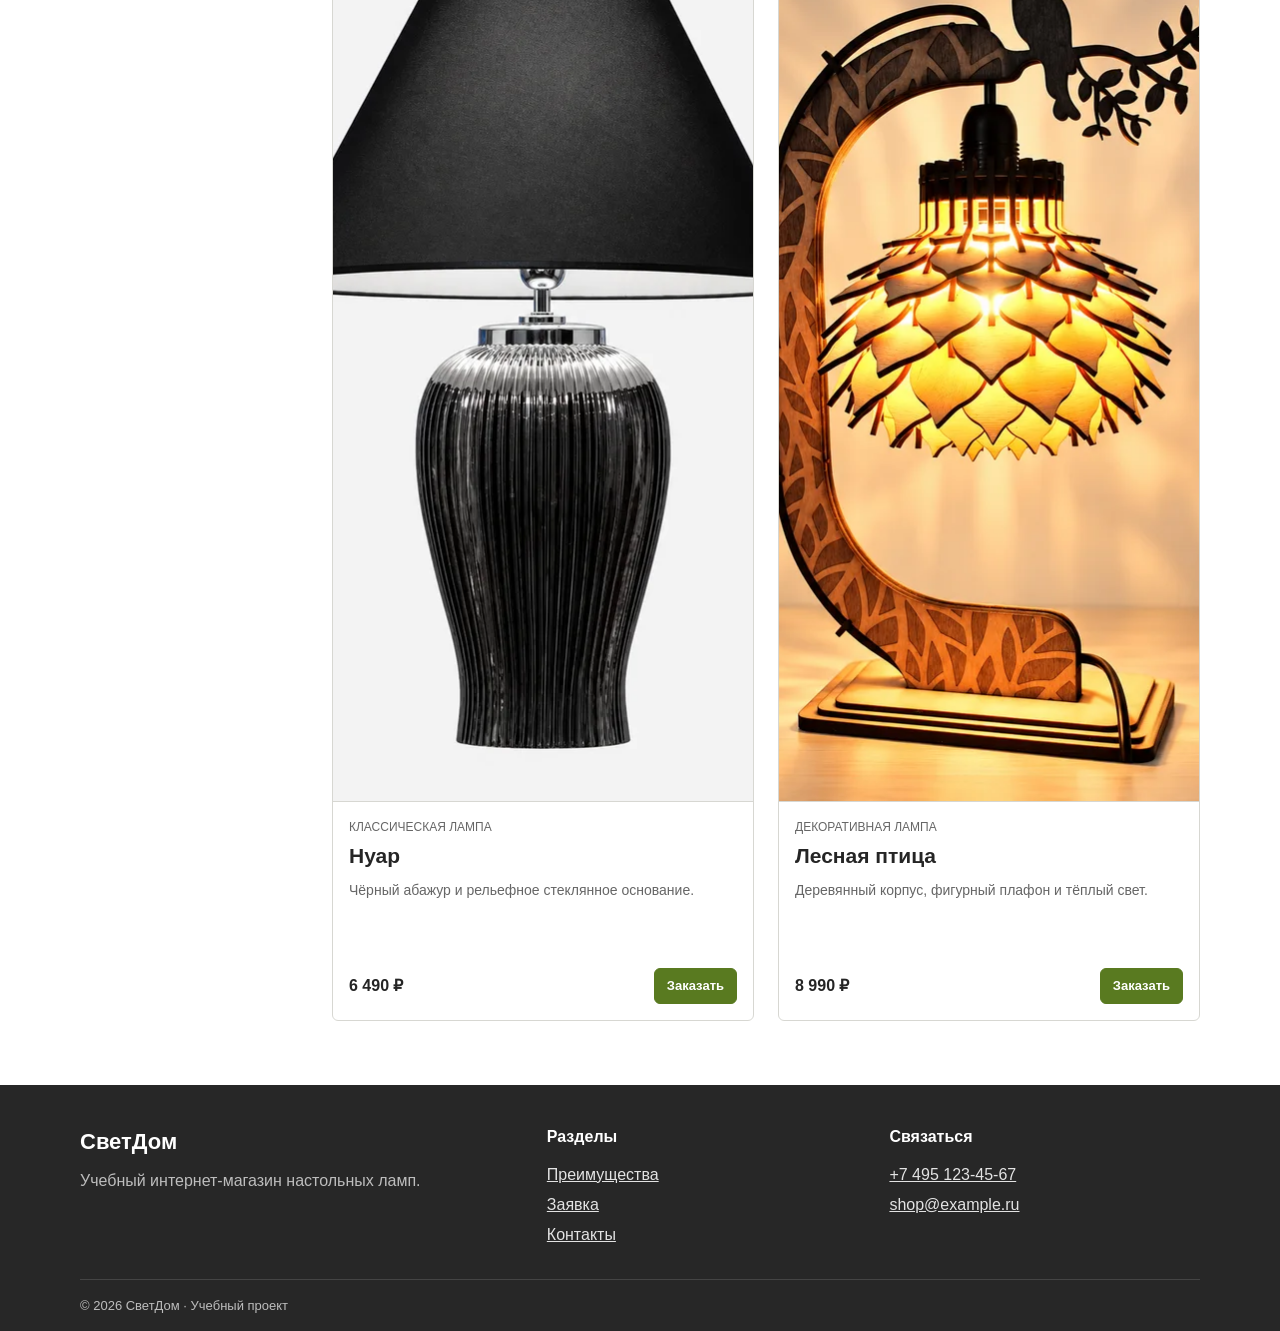
==== commit d328a0f7: "refactor: simplify shop and use lamp photos" ====
--- a/catalog.html
+++ b/catalog.html
@@ -3,65 +3,76 @@
 <head>
   <meta charset="UTF-8">
   <meta name="viewport" content="width=device-width, initial-scale=1.0">
-  <meta name="description" content="Каталог дизайнерских светильников FORMA: настольный, подвесной, напольный и настенный свет.">
-  <title>Каталог светильников — FORMA</title>
+  <meta name="description" content="Каталог из четырёх настольных ламп магазина СветДом.">
+  <title>Каталог ламп — СветДом</title>
   <link rel="stylesheet" href="css/style.css">
 </head>
 <body>
   <a class="skip-link" href="#main-content">Перейти к содержимому</a>
-  <header class="site-header"><div class="site-header__inner container">
-    <a class="site-header__logo" href="index.html" aria-label="FORMA — на главную"><span class="site-header__logo-mark" aria-hidden="true"></span>FORMA</a>
-    <nav class="site-nav" aria-label="Основная навигация"><ul class="site-nav__list">
-      <li><a class="site-nav__link" href="index.html">Главная</a></li><li><a class="site-nav__link site-nav__link--active" href="catalog.html" aria-current="page">Каталог</a></li><li><a class="site-nav__link" href="product.html">Светильник Aura</a></li><li><a class="site-nav__link" href="order.html">Заявка</a></li><li><a class="site-nav__link" href="contacts.html">Контакты</a></li>
-    </ul></nav>
-    <a class="button button--small" href="order.html">Подобрать свет</a>
-  </div></header>
+  <header class="site-header">
+    <div class="site-header__inner container">
+      <a class="site-header__logo" href="index.html">СветДом</a>
+      <nav class="site-nav" aria-label="Основная навигация"><ul class="site-nav__list">
+        <li><a class="site-nav__link" href="index.html">Главная</a></li>
+        <li><a class="site-nav__link site-nav__link--active" href="catalog.html" aria-current="page">Каталог</a></li>
+        <li><a class="site-nav__link" href="product.html">Лампа «Лайм»</a></li>
+        <li><a class="site-nav__link" href="order.html">Заявка</a></li>
+        <li><a class="site-nav__link" href="contacts.html">Контакты</a></li>
+      </ul></nav>
+    </div>
+  </header>
 
   <main id="main-content">
-    <div class="page-header container">
-      <nav class="breadcrumbs" aria-label="Хлебные крошки"><ol class="breadcrumbs__list"><li><a href="index.html">Главная</a></li><li aria-current="page">Каталог</li></ol></nav>
-      <div class="page-header__row"><div><p class="eyebrow">Коллекция FORMA</p><h1 class="page-header__title">Свет для каждого сценария</h1></div><p class="page-header__lead">От локального света для чтения до выразительного акцента над обеденным столом.</p></div>
+    <div class="page-title container">
+      <nav class="breadcrumbs" aria-label="Хлебные крошки"><a href="index.html">Главная</a><span>→</span><span aria-current="page">Каталог</span></nav>
+      <h1>Каталог настольных ламп</h1>
+      <p>В каталоге представлены четыре модели. Фильтры добавлены как пример интерфейса.</p>
     </div>
 
-    <div class="catalog-layout container">
-      <aside class="catalog-filter" aria-labelledby="filter-title">
-        <div class="catalog-filter__sticky">
-          <div class="catalog-filter__heading"><h2 class="catalog-filter__title" id="filter-title">Фильтры</h2><button class="catalog-filter__reset" type="reset" form="catalog-filter-form">Сбросить</button></div>
-          <form class="filter-form" id="catalog-filter-form">
-            <fieldset class="filter-form__group"><legend class="filter-form__legend">Тип света</legend>
-              <label class="filter-form__option"><input type="checkbox" name="type" value="table"><span>Настольный</span><small>2</small></label>
-              <label class="filter-form__option"><input type="checkbox" name="type" value="pendant"><span>Подвесной</span><small>2</small></label>
-              <label class="filter-form__option"><input type="checkbox" name="type" value="floor"><span>Напольный</span><small>1</small></label>
-              <label class="filter-form__option"><input type="checkbox" name="type" value="wall"><span>Настенный</span><small>1</small></label>
-            </fieldset>
-            <fieldset class="filter-form__group"><legend class="filter-form__legend">Цвет</legend><div class="filter-form__colors">
-              <label class="color-choice color-choice--sand"><input type="radio" name="color" value="sand"><span class="visually-hidden">Песочный</span></label>
-              <label class="color-choice color-choice--clay"><input type="radio" name="color" value="clay"><span class="visually-hidden">Терракотовый</span></label>
-              <label class="color-choice color-choice--black"><input type="radio" name="color" value="black"><span class="visually-hidden">Чёрный</span></label>
-            </div></fieldset>
-            <fieldset class="filter-form__group"><legend class="filter-form__legend">Цена</legend><label class="filter-form__range-label" for="price">До <output id="price-output" for="price">15 000 ₽</output></label><input class="filter-form__range" id="price" name="price" type="range" min="5000" max="20000" step="500" value="15000"></fieldset>
-            <button class="button button--wide" type="submit">Показать 6 моделей</button>
-          </form>
-        </div>
+    <div class="catalog container">
+      <aside class="filter">
+        <h2 class="filter__title">Фильтры</h2>
+        <form class="filter__form">
+          <fieldset class="filter__group"><legend>Стиль</legend>
+            <label><input type="checkbox" name="style" value="work"> Рабочая</label>
+            <label><input type="checkbox" name="style" value="classic"> Классическая</label>
+            <label><input type="checkbox" name="style" value="decor"> Декоративная</label>
+          </fieldset>
+          <fieldset class="filter__group"><legend>Цена</legend>
+            <label><input type="radio" name="price" value="5000"> До 5 000 ₽</label>
+            <label><input type="radio" name="price" value="9000"> До 9 000 ₽</label>
+          </fieldset>
+          <button class="button button--outline" type="reset">Сбросить</button>
+        </form>
       </aside>
 
-      <section class="catalog-products" aria-labelledby="products-title">
-        <div class="catalog-products__toolbar"><h2 class="catalog-products__title" id="products-title">Все светильники <span>6</span></h2><label class="select-field">Сортировка<span class="visually-hidden"> товаров</span><select name="sort"><option>По популярности</option><option>Сначала дешевле</option><option>Сначала дороже</option></select></label></div>
+      <section class="catalog__products" aria-labelledby="catalog-heading">
+        <h2 class="catalog__heading" id="catalog-heading">Все товары <span>4</span></h2>
         <div class="product-grid product-grid--catalog">
-          <article class="product-card product-card--featured"><span class="product-card__badge">Хит</span><a class="product-card__image-link" href="product.html"><img class="product-card__image" src="images/aura.svg" alt="Настольный светильник Aura Mini" width="480" height="520"></a><div class="product-card__body"><p class="product-card__category">Настольный свет</p><h3 class="product-card__title"><a href="product.html">Aura Mini</a></h3><p class="product-card__description">Регулируемый тёплый свет для работы и чтения.</p><div class="product-card__footer"><p class="product-card__price">7 990 ₽</p><a class="button button--icon" href="order.html#order-form" aria-label="Заказать Aura Mini">+</a></div></div></article>
-          <article class="product-card"><span class="product-card__badge product-card__badge--new">Новинка</span><a class="product-card__image-link" href="product.html"><img class="product-card__image" src="images/line.svg" alt="Подвесной светильник Line 40" width="480" height="520"></a><div class="product-card__body"><p class="product-card__category">Подвесной свет</p><h3 class="product-card__title"><a href="product.html">Line 40</a></h3><p class="product-card__description">Тонкая световая линия для длинных поверхностей.</p><div class="product-card__footer"><p class="product-card__price">11 990 ₽</p><a class="button button--icon" href="order.html#order-form" aria-label="Заказать Line 40">+</a></div></div></article>
-          <article class="product-card product-card--sale"><span class="product-card__badge product-card__badge--sale">−15%</span><a class="product-card__image-link" href="product.html"><img class="product-card__image" src="images/orb.svg" alt="Светильник Orb" width="480" height="520"></a><div class="product-card__body"><p class="product-card__category">Рассеянный свет</p><h3 class="product-card__title"><a href="product.html">Orb</a></h3><p class="product-card__description">Ровное мягкое свечение матового стекла.</p><div class="product-card__footer"><p class="product-card__price"><s>7 590 ₽</s> 6 490 ₽</p><a class="button button--icon" href="order.html#order-form" aria-label="Заказать Orb">+</a></div></div></article>
-          <article class="product-card"><a class="product-card__image-link" href="product.html"><img class="product-card__image" src="images/arch.svg" alt="Напольный светильник Arch" width="480" height="520"></a><div class="product-card__body"><p class="product-card__category">Напольный свет</p><h3 class="product-card__title"><a href="product.html">Arch</a></h3><p class="product-card__description">Мягкая дуга света над креслом или диваном.</p><div class="product-card__footer"><p class="product-card__price">14 990 ₽</p><a class="button button--icon" href="order.html#order-form" aria-label="Заказать Arch">+</a></div></div></article>
-          <article class="product-card"><a class="product-card__image-link" href="product.html"><img class="product-card__image" src="images/beam.svg" alt="Настольный светильник Beam" width="480" height="520"></a><div class="product-card__body"><p class="product-card__category">Рабочий свет</p><h3 class="product-card__title"><a href="product.html">Beam</a></h3><p class="product-card__description">Точный световой поток и поворотный плафон.</p><div class="product-card__footer"><p class="product-card__price">8 990 ₽</p><a class="button button--icon" href="order.html#order-form" aria-label="Заказать Beam">+</a></div></div></article>
-          <article class="product-card"><span class="product-card__badge product-card__badge--new">Новинка</span><a class="product-card__image-link" href="product.html"><img class="product-card__image" src="images/soft.svg" alt="Настенный светильник Soft" width="480" height="520"></a><div class="product-card__body"><p class="product-card__category">Настенный свет</p><h3 class="product-card__title"><a href="product.html">Soft</a></h3><p class="product-card__description">Отражённый свет для спокойной вечерней атмосферы.</p><div class="product-card__footer"><p class="product-card__price">5 590 ₽</p><a class="button button--icon" href="order.html#order-form" aria-label="Заказать Soft">+</a></div></div></article>
+          <article class="product-card product-card--new">
+            <span class="product-card__badge">Новинка</span>
+            <a href="product.html"><img class="product-card__image" src="images/lamp-green.webp" alt="Зелёная рабочая лампа Лайм" width="900" height="900"></a>
+            <div class="product-card__content"><p class="product-card__category">Рабочая лампа</p><h3 class="product-card__title"><a href="product.html">Лайм</a></h3><p class="product-card__text">Регулируемый кронштейн, металлический корпус, яркий цвет.</p><div class="product-card__bottom"><strong>3 490 ₽</strong><a class="button button--small" href="order.html#order-form">Заказать</a></div></div>
+          </article>
+          <article class="product-card">
+            <img class="product-card__image" src="images/lamp-beige.webp" alt="Бежевая лампа Классика" width="900" height="900">
+            <div class="product-card__content"><p class="product-card__category">Классическая лампа</p><h3 class="product-card__title">Классика</h3><p class="product-card__text">Тканевый абажур, бежевый корпус и золотистое основание.</p><div class="product-card__bottom"><strong>5 990 ₽</strong><a class="button button--small" href="order.html#order-form">Заказать</a></div></div>
+          </article>
+          <article class="product-card">
+            <img class="product-card__image" src="images/lamp-black.webp" alt="Чёрная лампа Нуар" width="900" height="900">
+            <div class="product-card__content"><p class="product-card__category">Классическая лампа</p><h3 class="product-card__title">Нуар</h3><p class="product-card__text">Чёрный абажур и рельефное стеклянное основание.</p><div class="product-card__bottom"><strong>6 490 ₽</strong><a class="button button--small" href="order.html#order-form">Заказать</a></div></div>
+          </article>
+          <article class="product-card product-card--hit">
+            <span class="product-card__badge">Хит</span>
+            <img class="product-card__image" src="images/lamp-bird.webp" alt="Деревянная лампа Лесная птица" width="900" height="900">
+            <div class="product-card__content"><p class="product-card__category">Декоративная лампа</p><h3 class="product-card__title">Лесная птица</h3><p class="product-card__text">Деревянный корпус, фигурный плафон и тёплый свет.</p><div class="product-card__bottom"><strong>8 990 ₽</strong><a class="button button--small" href="order.html#order-form">Заказать</a></div></div>
+          </article>
         </div>
-        <aside class="catalog-note"><span class="catalog-note__icon" aria-hidden="true">✦</span><div><h2>Не знаете, какой свет выбрать?</h2><p>Пришлите план комнаты — дизайнер бесплатно предложит три подходящих модели.</p></div><a class="button button--light" href="order.html">Получить подбор</a></aside>
       </section>
     </div>
   </main>
 
-  <footer class="site-footer"><div class="site-footer__inner container"><div><a class="site-header__logo site-header__logo--light" href="index.html"><span class="site-header__logo-mark" aria-hidden="true"></span>FORMA</a><p class="site-footer__tagline">Свет, который чувствует дом.</p></div><div class="site-footer__column"><h2 class="site-footer__title">Навигация</h2><a href="index.html#advantages">Преимущества</a><a href="index.html#popular">Популярное</a><a href="contacts.html">Контакты</a></div><div class="site-footer__column"><h2 class="site-footer__title">Связаться</h2><a href="tel:+74951234567">+7 495 123-45-67</a><a href="mailto:hello@forma-light.ru">hello@forma-light.ru</a></div></div><div class="site-footer__bottom container"><span>© 2026 FORMA</span><span>Учебный проект · ЭФБО-01-25</span></div></footer>
-
-  <a class="floating-action" href="#main-content" aria-label="Вернуться наверх">↑</a>
+  <footer class="site-footer"><div class="site-footer__inner container"><div><strong class="site-footer__logo">СветДом</strong><p>Учебный интернет-магазин настольных ламп.</p></div><div><h2 class="site-footer__title">Разделы</h2><a href="index.html#advantages">Преимущества</a><a href="order.html">Заявка</a><a href="contacts.html">Контакты</a></div><div><h2 class="site-footer__title">Связаться</h2><a href="tel:+74951234567">+7 495 123-45-67</a><a href="mailto:shop@example.ru">shop@example.ru</a></div></div><div class="site-footer__bottom container">© 2026 СветДом · Учебный проект</div></footer>
+  <a class="back-to-top" href="#main-content" aria-label="Наверх">↑</a>
 </body>
 </html>
--- a/css/style.css
+++ b/css/style.css
@@ -1,36 +1,22 @@
-/* 1. Design tokens */
 :root {
-  --color-ink: #252520;
-  --color-muted: #68675f;
-  --color-paper: #fcfaf6;
-  --color-cream: #f2ede3;
+  --color-bg: #ffffff;
+  --color-light: #f3f4f1;
+  --color-text: #252525;
+  --color-muted: #666666;
+  --color-primary: #597a20;
+  --color-primary-dark: #3f5c10;
+  --color-border: #d7d7d2;
   --color-white: #ffffff;
-  --color-accent: #bd5f3b;
-  --color-accent-dark: #8d3f25;
-  --color-green: #334c42;
-  --color-green-light: #dce5dc;
-  --color-border: #d9d4ca;
-  --color-danger: #a82929;
-  --color-focus: #1b6bd1;
-  --shadow-soft: 0 18px 55px rgba(38, 35, 27, 0.1);
-  --shadow-card: 0 12px 35px rgba(38, 35, 27, 0.08);
-  --space-2xs: 0.25rem;
-  --space-xs: 0.5rem;
-  --space-sm: 0.75rem;
-  --space-md: 1rem;
-  --space-lg: 1.5rem;
-  --space-xl: 2rem;
-  --space-2xl: 3rem;
-  --space-3xl: 5rem;
-  --radius-sm: 0.5rem;
-  --radius-md: 1rem;
-  --radius-lg: 1.75rem;
-  --radius-pill: 999px;
-  --container: 1180px;
-  --transition: 180ms ease;
-}
-
-/* 2. Reset and base */
+  --color-danger: #a52a2a;
+  --space-sm: 8px;
+  --space-md: 16px;
+  --space-lg: 24px;
+  --space-xl: 40px;
+  --radius-sm: 6px;
+  --radius-md: 12px;
+  --container: 1120px;
+}
+
 *,
 *::before,
 *::after {
@@ -43,15 +29,10 @@
 
 body {
   margin: 0;
-  color: var(--color-ink);
-  background: var(--color-paper);
-  font-family: Inter, "Segoe UI", Arial, sans-serif;
-  font-size: 1rem;
-  line-height: 1.6;
-}
-
-body:has(.order-modal:target) {
-  overflow: hidden;
+  color: var(--color-text);
+  background: var(--color-bg);
+  font-family: Arial, Helvetica, sans-serif;
+  line-height: 1.5;
 }
 
 img {
@@ -61,1980 +42,904 @@
 
 a {
   color: inherit;
-  text-decoration-thickness: 1px;
-  text-underline-offset: 0.2em;
 }
 
 button,
 input,
 select,
 textarea {
-  color: inherit;
   font: inherit;
-}
-
-button,
-select {
-  cursor: pointer;
 }
 
 h1,
 h2,
 h3,
-p,
-ul,
-ol,
-dl,
-blockquote {
+p {
   margin-top: 0;
 }
 
 :focus-visible {
-  outline: 3px solid var(--color-focus);
+  outline: 3px solid #246ac2;
   outline-offset: 3px;
 }
 
-::selection {
-  color: var(--color-white);
-  background: var(--color-accent);
-}
-
 .container {
-  width: min(calc(100% - 2rem), var(--container));
-  margin-inline: auto;
-}
-
-.visually-hidden {
-  position: absolute;
-  width: 1px;
-  height: 1px;
-  padding: 0;
-  margin: -1px;
-  overflow: hidden;
-  clip: rect(0, 0, 0, 0);
-  white-space: nowrap;
-  border: 0;
+  width: min(calc(100% - 32px), var(--container));
+  margin: 0 auto;
 }
 
 .skip-link {
   position: fixed;
-  top: var(--space-md);
-  left: var(--space-md);
+  top: 10px;
+  left: 10px;
   z-index: 200;
-  padding: var(--space-sm) var(--space-md);
-  color: var(--color-white);
-  background: var(--color-ink);
-  border-radius: var(--radius-sm);
-  transform: translateY(-180%);
-  transition: transform var(--transition);
+  padding: 10px 14px;
+  color: var(--color-white);
+  background: var(--color-text);
+  transform: translateY(-150%);
 }
 
 .skip-link:focus {
   transform: translateY(0);
 }
 
-.eyebrow {
+.label {
   margin-bottom: var(--space-sm);
-  color: var(--color-accent-dark);
-  font-size: 0.75rem;
-  font-weight: 800;
-  letter-spacing: 0.16em;
+  color: var(--color-primary-dark);
+  font-size: 13px;
+  font-weight: 700;
   text-transform: uppercase;
 }
 
 .section {
-  padding-block: var(--space-3xl);
-}
-
-.section--compact {
-  padding-block: var(--space-2xl) var(--space-3xl);
-}
-
-.section--cream {
-  background: var(--color-cream);
-}
-
-/* 3. Header and navigation */
+  padding: 64px 0;
+}
+
+.section--gray {
+  background: var(--color-light);
+}
+
+.section__title {
+  margin-bottom: 28px;
+  font-size: clamp(28px, 4vw, 40px);
+  line-height: 1.15;
+}
+
+.section__header {
+  display: flex;
+  align-items: center;
+  justify-content: space-between;
+  gap: var(--space-md);
+}
+
+.simple-link {
+  color: var(--color-primary-dark);
+  font-weight: 700;
+}
+
+/* Шапка и навигация */
 .site-header {
   position: sticky;
   top: 0;
   z-index: 50;
-  background: color-mix(in srgb, var(--color-paper) 92%, transparent);
+  background: var(--color-white);
   border-bottom: 1px solid var(--color-border);
-  backdrop-filter: blur(14px);
 }
 
 .site-header__inner {
+  display: flex;
+  min-height: 68px;
+  align-items: center;
+  justify-content: space-between;
+  gap: var(--space-lg);
+}
+
+.site-header__logo {
+  color: var(--color-primary-dark);
+  font-size: 23px;
+  font-weight: 800;
+  text-decoration: none;
+}
+
+.site-nav__list {
+  display: flex;
+  align-items: center;
+  gap: var(--space-lg);
+  padding: 0;
+  margin: 0;
+  list-style: none;
+}
+
+.site-nav__link {
+  display: block;
+  padding: 22px 0;
+  color: var(--color-muted);
+  font-size: 14px;
+  text-decoration: none;
+}
+
+.site-nav__link:hover,
+.site-nav__link--active {
+  color: var(--color-primary-dark);
+  text-decoration: underline;
+  text-underline-offset: 5px;
+}
+
+/* Кнопки */
+.button {
+  display: inline-flex;
+  min-height: 44px;
+  align-items: center;
+  justify-content: center;
+  padding: 10px 20px;
+  color: var(--color-white);
+  background: var(--color-primary);
+  border: 1px solid var(--color-primary);
+  border-radius: var(--radius-sm);
+  font-weight: 700;
+  text-decoration: none;
+  cursor: pointer;
+}
+
+.button:hover {
+  background: var(--color-primary-dark);
+  border-color: var(--color-primary-dark);
+}
+
+.button:disabled,
+.button--disabled {
+  cursor: not-allowed;
+  opacity: 0.5;
+}
+
+.button--small {
+  min-height: 36px;
+  padding: 7px 12px;
+  font-size: 13px;
+}
+
+.button--outline {
+  color: var(--color-primary-dark);
+  background: transparent;
+}
+
+.button--outline:hover {
+  color: var(--color-white);
+}
+
+/* Главная страница */
+.hero {
+  padding: 48px 0;
+  background: #f1f4eb;
+}
+
+.hero__inner {
+  display: grid;
+  align-items: center;
+  grid-template-columns: 1fr 1fr;
+  gap: 48px;
+}
+
+.hero__title {
+  margin-bottom: var(--space-lg);
+  font-size: clamp(38px, 6vw, 64px);
+  line-height: 1.05;
+}
+
+.hero__text {
+  max-width: 560px;
+  margin-bottom: var(--space-lg);
+  color: var(--color-muted);
+  font-size: 18px;
+}
+
+.hero__image {
+  width: 100%;
+  border: 1px solid var(--color-border);
+  border-radius: var(--radius-md);
+}
+
+.advantages {
+  display: grid;
+  margin-bottom: var(--space-lg);
+  grid-template-columns: repeat(3, 1fr);
+  gap: var(--space-lg);
+}
+
+.advantage-card {
+  padding: var(--space-lg);
+  background: var(--color-light);
+  border: 1px solid var(--color-border);
+  border-radius: var(--radius-sm);
+}
+
+.advantage-card__title {
+  margin-bottom: var(--space-sm);
+  font-size: 20px;
+}
+
+.advantage-card__text {
+  margin-bottom: 0;
+  color: var(--color-muted);
+}
+
+.about {
+  display: grid;
+  align-items: start;
+  grid-template-columns: 1fr 1fr;
+  gap: 48px;
+}
+
+.about p:last-child {
+  color: var(--color-muted);
+  font-size: 18px;
+}
+
+/* Карточки товаров */
+.product-grid {
+  display: grid;
+  grid-template-columns: repeat(4, 1fr);
+  gap: var(--space-lg);
+}
+
+.product-grid--catalog {
+  grid-template-columns: repeat(2, 1fr);
+}
+
+.product-card {
+  position: relative;
+  overflow: hidden;
+  background: var(--color-white);
+  border: 1px solid var(--color-border);
+  border-radius: var(--radius-sm);
+}
+
+.product-card:hover {
+  border-color: var(--color-primary);
+}
+
+.product-card__badge {
+  position: absolute;
+  top: 12px;
+  left: 12px;
+  z-index: 2;
+  padding: 4px 9px;
+  color: var(--color-white);
+  background: var(--color-primary);
+  border-radius: 4px;
+  font-size: 12px;
+  font-weight: 700;
+}
+
+.product-card--hit .product-card__badge {
+  background: #9b5b16;
+}
+
+.product-card__image {
+  width: 100%;
+  aspect-ratio: 1;
+  object-fit: cover;
+  background: var(--color-light);
+  border-bottom: 1px solid var(--color-border);
+}
+
+.product-card__content {
+  padding: var(--space-md);
+}
+
+.product-card__category {
+  margin-bottom: 4px;
+  color: var(--color-muted);
+  font-size: 12px;
+  text-transform: uppercase;
+}
+
+.product-card__title {
+  margin-bottom: var(--space-sm);
+  font-size: 21px;
+}
+
+.product-card__title a {
+  text-decoration: none;
+}
+
+.product-card__title a:hover {
+  color: var(--color-primary-dark);
+  text-decoration: underline;
+}
+
+.product-card__text {
+  min-height: 72px;
+  margin-bottom: var(--space-md);
+  color: var(--color-muted);
+  font-size: 14px;
+}
+
+.product-card__bottom {
   display: flex;
   align-items: center;
   justify-content: space-between;
-  min-height: 76px;
+  gap: var(--space-sm);
+}
+
+/* Внутренние страницы */
+.page-title {
+  padding: 40px 0;
+}
+
+.page-title h1 {
+  margin-bottom: var(--space-sm);
+  font-size: clamp(34px, 5vw, 52px);
+}
+
+.page-title > p {
+  margin-bottom: 0;
+  color: var(--color-muted);
+}
+
+.breadcrumbs {
+  display: flex;
+  gap: var(--space-sm);
+  margin-bottom: var(--space-md);
+  color: var(--color-muted);
+  font-size: 13px;
+}
+
+.breadcrumbs--page {
+  padding-top: 32px;
+}
+
+.breadcrumbs a:hover {
+  color: var(--color-primary-dark);
+}
+
+/* Каталог */
+.catalog {
+  display: grid;
+  align-items: start;
+  padding-bottom: 64px;
+  grid-template-columns: 220px 1fr;
+  gap: 32px;
+}
+
+.filter {
+  position: sticky;
+  top: 92px;
+  padding: var(--space-lg);
+  background: var(--color-light);
+  border: 1px solid var(--color-border);
+  border-radius: var(--radius-sm);
+}
+
+.filter__title {
+  font-size: 22px;
+}
+
+.filter__form {
+  display: grid;
+  gap: var(--space-md);
+}
+
+.filter__group {
+  display: grid;
+  padding: 0 0 var(--space-md);
+  margin: 0;
+  border: 0;
+  border-bottom: 1px solid var(--color-border);
+  gap: var(--space-sm);
+}
+
+.filter__group legend {
+  margin-bottom: var(--space-sm);
+  font-weight: 700;
+}
+
+.filter__group label {
+  cursor: pointer;
+  font-size: 14px;
+}
+
+.filter__group input {
+  accent-color: var(--color-primary);
+}
+
+.catalog__heading {
+  margin-bottom: var(--space-lg);
+  font-size: 26px;
+}
+
+.catalog__heading span {
+  color: var(--color-muted);
+  font-weight: 400;
+}
+
+/* Страница товара */
+.product-detail {
+  display: grid;
+  align-items: center;
+  padding: 20px 0 64px;
+  grid-template-columns: 1fr 1fr;
+  gap: 48px;
+}
+
+.product-detail__photo {
+  position: relative;
+}
+
+.product-detail__photo img {
+  border: 1px solid var(--color-border);
+  border-radius: var(--radius-md);
+}
+
+.product-detail__badge {
+  position: absolute;
+  top: 16px;
+  left: 16px;
+  z-index: 2;
+  padding: 5px 10px;
+  color: var(--color-white);
+  background: var(--color-primary);
+  border-radius: 4px;
+  font-size: 13px;
+}
+
+.product-detail__title {
+  margin-bottom: var(--space-md);
+  font-size: clamp(40px, 6vw, 64px);
+}
+
+.product-detail__description {
+  color: var(--color-muted);
+  font-size: 17px;
+}
+
+.product-detail__price {
+  margin-bottom: 4px;
+  font-size: 28px;
+  font-weight: 700;
+}
+
+.product-detail__stock {
+  color: var(--color-primary-dark);
+  font-weight: 700;
+}
+
+.product-detail__list {
+  padding-left: 20px;
+  margin-top: var(--space-lg);
+  color: var(--color-muted);
+}
+
+.specs {
+  display: grid;
+  align-items: start;
+  grid-template-columns: 1fr 1.4fr;
+  gap: 48px;
+}
+
+.table-wrapper {
+  overflow-x: auto;
+}
+
+.specs-table {
+  width: 100%;
+  border-collapse: collapse;
+  background: var(--color-white);
+}
+
+.specs-table caption {
+  padding-bottom: var(--space-sm);
+  font-weight: 700;
+  text-align: left;
+}
+
+.specs-table th,
+.specs-table td {
+  padding: 12px;
+  border: 1px solid var(--color-border);
+  text-align: left;
+}
+
+.specs-table thead {
+  background: #e5e8e0;
+}
+
+.small-products {
+  display: grid;
+  grid-template-columns: repeat(3, 1fr);
   gap: var(--space-lg);
 }
 
-.site-header__logo {
-  display: inline-flex;
-  align-items: center;
-  gap: var(--space-xs);
-  font-size: 1.2rem;
-  font-weight: 900;
-  letter-spacing: 0.13em;
-  text-decoration: none;
-}
-
-.site-header__logo-mark {
-  width: 1.1rem;
-  height: 1.55rem;
-  background: var(--color-accent);
-  border-radius: 50% 50% 5px 5px;
-  transform: rotate(180deg);
-}
-
-.site-header__logo--light {
-  color: var(--color-white);
-}
-
-.site-nav__list {
+.small-product {
   display: flex;
   align-items: center;
-  justify-content: center;
-  gap: clamp(0.75rem, 2vw, 1.75rem);
-  padding: 0;
-  margin: 0;
-  list-style: none;
-}
-
-.site-nav__link {
-  position: relative;
-  display: block;
-  padding-block: 1.55rem;
-  color: var(--color-muted);
-  font-size: 0.88rem;
-  font-weight: 650;
-  text-decoration: none;
-  transition: color var(--transition);
-}
-
-.site-nav__link::after {
-  position: absolute;
-  right: 0;
-  bottom: 1.15rem;
-  left: 0;
-  height: 2px;
-  content: "";
-  background: var(--color-accent);
-  transform: scaleX(0);
-  transition: transform var(--transition);
-}
-
-.site-nav__link:hover,
-.site-nav__link--active {
-  color: var(--color-ink);
-}
-
-.site-nav__link:hover::after,
-.site-nav__link--active::after {
-  transform: scaleX(1);
-}
-
-/* 4. Buttons and links */
-.button {
-  display: inline-flex;
-  min-height: 48px;
-  align-items: center;
-  justify-content: center;
-  gap: var(--space-xs);
-  padding: 0.75rem 1.35rem;
-  color: var(--color-white);
-  background: var(--color-accent);
-  border: 1px solid var(--color-accent);
-  border-radius: var(--radius-pill);
-  font-weight: 750;
-  line-height: 1.2;
-  text-decoration: none;
-  transition: color var(--transition), background-color var(--transition), border-color var(--transition), transform var(--transition);
-}
-
-.button:hover {
-  background: var(--color-accent-dark);
-  border-color: var(--color-accent-dark);
-  transform: translateY(-2px);
-}
-
-.button:active {
-  transform: translateY(0);
-}
-
-.button:disabled,
-.button--disabled {
-  cursor: not-allowed;
-  opacity: 0.55;
-  transform: none;
-}
-
-.button--small {
-  min-height: 40px;
-  padding: 0.6rem 1rem;
-  font-size: 0.85rem;
-}
-
-.button--outline {
-  color: var(--color-ink);
-  background: transparent;
-  border-color: var(--color-border);
-}
-
-.button--outline:hover {
-  color: var(--color-white);
-  background: var(--color-green);
-  border-color: var(--color-green);
-}
-
-.button--light {
-  color: var(--color-green);
-  background: var(--color-white);
-  border-color: var(--color-white);
-}
-
-.button--light:hover {
-  color: var(--color-white);
-  background: var(--color-accent);
-  border-color: var(--color-accent);
-}
-
-.button--icon {
-  width: 44px;
-  min-height: 44px;
-  flex: 0 0 44px;
-  padding: 0;
-  font-size: 1.5rem;
-}
-
-.button--wide {
-  width: 100%;
-}
-
-.text-link {
-  display: inline-flex;
-  align-items: center;
-  gap: var(--space-xs);
-  font-weight: 750;
-  text-decoration: none;
-}
-
-.text-link span {
-  color: var(--color-accent);
-  font-size: 1.25em;
-  transition: transform var(--transition);
-}
-
-.text-link:hover span {
-  transform: translateX(4px);
-}
-
-/* 5. Hero */
-.hero {
-  overflow: hidden;
-  background: var(--color-paper);
-}
-
-.hero__inner {
-  display: grid;
-  min-height: 650px;
-  align-items: center;
-  grid-template-columns: minmax(0, 1fr) minmax(380px, 0.85fr);
-  gap: var(--space-3xl);
-}
-
-.hero__content {
-  padding-block: var(--space-2xl);
-}
-
-.hero__title {
-  max-width: 770px;
-  margin-bottom: var(--space-lg);
-  font-family: Georgia, "Times New Roman", serif;
-  font-size: clamp(3.25rem, 7vw, 6.7rem);
-  font-weight: 400;
-  letter-spacing: -0.06em;
-  line-height: 0.88;
-}
-
-.hero__title em {
-  color: var(--color-accent);
-  font-weight: 400;
-}
-
-.hero__text {
-  max-width: 610px;
-  margin-bottom: var(--space-xl);
-  color: var(--color-muted);
-  font-size: 1.08rem;
-}
-
-.hero__actions {
-  display: flex;
-  align-items: center;
-  gap: var(--space-lg);
-}
-
-.hero__facts {
-  display: flex;
-  gap: var(--space-2xl);
-  padding-top: var(--space-2xl);
-  margin-bottom: 0;
-}
-
-.hero__fact dt {
-  font-size: 1.1rem;
-  font-weight: 850;
-}
-
-.hero__fact dd {
-  margin: 0;
-  color: var(--color-muted);
-  font-size: 0.8rem;
-}
-
-.hero__visual {
-  position: relative;
-  align-self: stretch;
-  min-height: 570px;
-}
-
-.hero__shape {
-  position: absolute;
-  inset: 7% -15% 0 0;
-  background: #e7d7c1;
-  border-radius: 46% 46% 0 0;
-}
-
-.hero__image {
-  position: absolute;
-  right: 0;
-  bottom: 0;
-  z-index: 2;
-  width: min(100%, 520px);
-  height: auto;
-  filter: drop-shadow(0 28px 30px rgba(65, 40, 26, 0.18));
-}
-
-.hero__product-tag {
-  position: absolute;
-  right: 0;
-  bottom: 8%;
-  z-index: 3;
-  display: flex;
-  min-width: 190px;
-  justify-content: space-between;
   gap: var(--space-md);
   padding: var(--space-md);
-  background: color-mix(in srgb, var(--color-white) 90%, transparent);
-  border-radius: var(--radius-md) 0 0 var(--radius-md);
-  box-shadow: var(--shadow-card);
-  text-decoration: none;
-  backdrop-filter: blur(8px);
-}
-
-/* 6. Section headings and cards */
-.section-heading {
+  border: 1px solid var(--color-border);
+  border-radius: var(--radius-sm);
+}
+
+.small-product img {
+  width: 110px;
+  height: 110px;
+  object-fit: cover;
+}
+
+.small-product h3,
+.small-product p {
+  margin-bottom: 4px;
+}
+
+/* Форма */
+.order-layout {
+  display: grid;
+  align-items: start;
+  grid-template-columns: 1fr 320px;
+  gap: 32px;
+}
+
+.order-form {
+  display: grid;
+  padding: 32px;
+  background: var(--color-white);
+  border: 1px solid var(--color-border);
+  border-radius: var(--radius-sm);
+  gap: var(--space-md);
+}
+
+.order-form__title {
+  margin-bottom: var(--space-sm);
+}
+
+.order-form__row {
+  display: grid;
+  grid-template-columns: 1fr 1fr;
+  gap: var(--space-md);
+}
+
+.order-form__field {
+  display: grid;
+  gap: 5px;
+}
+
+.order-form__field label {
+  font-weight: 700;
+}
+
+.order-form__field input,
+.order-form__field select,
+.order-form__field textarea {
+  width: 100%;
+  padding: 11px 12px;
+  background: var(--color-white);
+  border: 1px solid var(--color-border);
+  border-radius: var(--radius-sm);
+}
+
+.order-form__field input:hover,
+.order-form__field select:hover,
+.order-form__field textarea:hover {
+  border-color: var(--color-primary);
+}
+
+.order-form__field input:user-invalid,
+.order-form__field select:user-invalid,
+.order-form__field textarea:user-invalid {
+  border-color: var(--color-danger);
+}
+
+.order-form__field textarea {
+  resize: vertical;
+}
+
+.order-form__checkbox {
+  cursor: pointer;
+  font-size: 14px;
+}
+
+.order-form__checkbox input {
+  accent-color: var(--color-primary);
+}
+
+.order-form__actions {
   display: flex;
-  align-items: end;
-  justify-content: space-between;
-  gap: var(--space-xl);
-  margin-bottom: var(--space-2xl);
-}
-
-.section-heading--center {
-  align-items: center;
-}
-
-.section-heading__title {
-  max-width: 760px;
+  gap: var(--space-sm);
+}
+
+.order-form__note {
   margin-bottom: 0;
-  font-family: Georgia, "Times New Roman", serif;
-  font-size: clamp(2.25rem, 4vw, 4rem);
-  font-weight: 400;
-  letter-spacing: -0.045em;
-  line-height: 1;
-}
-
-.section-heading__lead {
-  max-width: 430px;
-  margin-bottom: 0;
-  color: var(--color-muted);
-}
-
-.benefits-grid {
+  color: var(--color-muted);
+  font-size: 13px;
+}
+
+.order-info {
+  padding: var(--space-lg);
+  background: #e5ebda;
+  border: 1px solid #c4d0b0;
+  border-radius: var(--radius-sm);
+}
+
+.order-info h2 {
+  font-size: 22px;
+}
+
+.order-info ol {
+  padding-left: 20px;
+}
+
+/* Контакты */
+.contacts {
   display: grid;
   grid-template-columns: repeat(3, 1fr);
   gap: var(--space-lg);
 }
 
-.benefit-card {
-  padding: var(--space-xl);
-  background: var(--color-paper);
-  border: 1px solid transparent;
-  border-radius: var(--radius-md);
-  transition: border-color var(--transition), transform var(--transition);
-}
-
-.benefit-card:hover {
-  border-color: var(--color-accent);
-  transform: translateY(-5px);
-}
-
-.benefit-card__number {
-  display: block;
-  margin-bottom: var(--space-2xl);
-  color: var(--color-accent);
-  font-family: Georgia, serif;
-  font-size: 1.4rem;
-}
-
-.benefit-card__title {
-  margin-bottom: var(--space-xs);
-  font-size: 1.2rem;
-}
-
-.benefit-card__text {
+.contact-card {
+  padding: var(--space-lg);
+  background: var(--color-white);
+  border: 1px solid var(--color-border);
+  border-radius: var(--radius-sm);
+}
+
+.contact-card h2 {
+  font-size: 22px;
+}
+
+.contact-card p:last-child {
   margin-bottom: 0;
-  color: var(--color-muted);
-}
-
-.product-grid {
-  display: grid;
-  grid-template-columns: repeat(3, minmax(0, 1fr));
-  gap: var(--space-lg);
-}
-
-.product-grid--catalog {
-  grid-template-columns: repeat(2, minmax(0, 1fr));
-}
-
-.product-card {
-  position: relative;
-  display: flex;
-  min-width: 0;
-  flex-direction: column;
-  overflow: hidden;
-  background: var(--color-white);
-  border: 1px solid var(--color-border);
-  border-radius: var(--radius-md);
-  transition: box-shadow var(--transition), transform var(--transition);
-}
-
-.product-card:hover {
-  box-shadow: var(--shadow-card);
-  transform: translateY(-5px);
-}
-
-.product-card__badge {
-  position: absolute;
-  top: var(--space-md);
-  left: var(--space-md);
-  z-index: 3;
-  padding: 0.35rem 0.7rem;
-  color: var(--color-white);
-  background: var(--color-green);
-  border-radius: var(--radius-pill);
-  font-size: 0.72rem;
-  font-weight: 800;
-  letter-spacing: 0.08em;
-  text-transform: uppercase;
-}
-
-.product-card__badge--new {
-  color: var(--color-ink);
-  background: #e5c86d;
-}
-
-.product-card__badge--sale {
-  background: var(--color-accent);
-}
-
-.product-card__image-link {
-  display: block;
-  overflow: hidden;
-  background: var(--color-cream);
-}
-
-.product-card__image {
-  width: 100%;
-  aspect-ratio: 1 / 1.04;
-  object-fit: cover;
-  transition: transform 350ms ease;
-}
-
-.product-card:hover .product-card__image {
-  transform: scale(1.025);
-}
-
-.product-card__body {
-  display: flex;
-  flex: 1;
-  flex-direction: column;
-  padding: var(--space-lg);
-}
-
-.product-card__category {
-  margin-bottom: var(--space-2xs);
-  color: var(--color-accent-dark);
-  font-size: 0.72rem;
-  font-weight: 800;
-  letter-spacing: 0.08em;
-  text-transform: uppercase;
-}
-
-.product-card__title {
-  margin-bottom: var(--space-xs);
-  font-family: Georgia, serif;
-  font-size: 1.7rem;
-  font-weight: 400;
-}
-
-.product-card__title a {
-  text-decoration: none;
-}
-
-.product-card__title a:hover {
-  color: var(--color-accent-dark);
-}
-
-.product-card__description {
-  flex: 1;
-  margin-bottom: var(--space-lg);
-  color: var(--color-muted);
-  font-size: 0.9rem;
-}
-
-.product-card__footer {
+}
+
+.contact-action {
   display: flex;
   align-items: center;
   justify-content: space-between;
-  gap: var(--space-md);
-}
-
-.product-card__price {
-  margin-bottom: 0;
-  font-size: 1.05rem;
-  font-weight: 850;
-}
-
-.product-card__price s {
-  margin-right: var(--space-2xs);
-  color: var(--color-muted);
-  font-size: 0.78rem;
-  font-weight: 500;
-}
-
-/* 7. Story, reviews and FAQ */
-.story {
-  padding-block: 0;
-  color: var(--color-white);
-  background: var(--color-green);
-}
-
-.story__inner {
-  display: grid;
-  min-height: 560px;
-  grid-template-columns: 1fr 1fr;
-}
-
-.story__visual {
+  gap: var(--space-lg);
+}
+
+.contact-action .section__title {
+  margin-bottom: var(--space-sm);
+}
+
+.simple-map {
   position: relative;
+  height: 300px;
   overflow: hidden;
-  background: #789382;
-}
-
-.story__sun {
+  background: #e0e4da;
+  border: 1px solid var(--color-border);
+  border-radius: var(--radius-sm);
+}
+
+.simple-map::before,
+.simple-map::after {
   position: absolute;
-  top: 70px;
-  left: 50%;
-  width: 280px;
-  height: 280px;
-  background: #e9c779;
+  content: "";
+  background: var(--color-white);
+  border: 1px solid var(--color-border);
+}
+
+.simple-map::before {
+  top: 120px;
+  left: 0;
+  width: 100%;
+  height: 56px;
+}
+
+.simple-map::after {
+  top: 0;
+  left: 58%;
+  width: 52px;
+  height: 100%;
+}
+
+.simple-map__road,
+.simple-map__shop,
+.simple-map__metro {
+  position: absolute;
+  z-index: 2;
+}
+
+.simple-map__road {
+  top: 138px;
+  left: 20px;
+  color: var(--color-muted);
+}
+
+.simple-map__shop {
+  top: 75px;
+  left: 48%;
+  padding: 8px 12px;
+  color: var(--color-white);
+  background: var(--color-primary);
+  border-radius: var(--radius-sm);
+  font-weight: 700;
+}
+
+.simple-map__metro {
+  right: 18%;
+  bottom: 50px;
+  display: grid;
+  width: 38px;
+  height: 38px;
+  color: var(--color-white);
+  background: #2768b0;
   border-radius: 50%;
-  transform: translateX(-50%);
-}
-
-.story__lamp {
-  position: absolute;
-  bottom: 0;
-  left: 50%;
-  width: 170px;
-  height: 380px;
-  background: var(--color-green);
-  border-radius: 85px 85px 0 0;
-  transform: translateX(-50%);
-}
-
-.story__lamp::after {
-  position: absolute;
-  top: 80px;
-  left: 50%;
-  width: 105px;
-  height: 105px;
-  content: "";
-  background: #fff1bc;
-  border-radius: 50%;
-  box-shadow: 0 0 70px #fff1bc;
-  transform: translateX(-50%);
-}
-
-.story__content {
-  align-self: center;
-  padding: var(--space-3xl);
-}
-
-.story__content .eyebrow {
-  color: #e9c779;
-}
-
-.story__title {
-  margin-bottom: var(--space-lg);
-  font-family: Georgia, serif;
-  font-size: clamp(2.6rem, 5vw, 4.6rem);
-  font-weight: 400;
-  letter-spacing: -0.05em;
-  line-height: 0.98;
-}
-
-.check-list {
-  padding: 0;
-  margin-block: var(--space-xl);
-  list-style: none;
-}
-
-.check-list li {
-  padding-block: var(--space-sm);
-  border-bottom: 1px solid rgba(255, 255, 255, 0.18);
-}
-
-.check-list li::before {
-  margin-right: var(--space-sm);
-  color: #e9c779;
-  content: "✓";
-  font-weight: 900;
-}
-
-.review-grid {
-  display: grid;
-  grid-template-columns: repeat(2, 1fr);
-  gap: var(--space-lg);
-}
-
-.review-card {
-  padding: var(--space-xl);
-  background: var(--color-white);
-  border: 1px solid var(--color-border);
-  border-radius: var(--radius-md);
-}
-
-.review-card__rating {
-  margin-bottom: var(--space-lg);
-  color: var(--color-accent);
-  letter-spacing: 0.12em;
-}
-
-.review-card__quote {
-  margin: 0 0 var(--space-lg);
-  font-family: Georgia, serif;
-  font-size: 1.35rem;
-  line-height: 1.4;
-}
-
-.review-card__author {
-  margin-bottom: 0;
-  color: var(--color-muted);
-  font-size: 0.82rem;
-}
-
-.review-summary {
-  color: var(--color-accent-dark);
-  font-size: 1.5rem;
-  font-weight: 850;
-}
-
-.faq {
-  display: grid;
-  grid-template-columns: 0.72fr 1.28fr;
-  gap: var(--space-3xl);
-}
-
-.faq__heading .text-link {
-  margin-top: var(--space-xl);
-}
-
-.faq__item {
-  border-top: 1px solid var(--color-border);
-}
-
-.faq__item:last-child {
-  border-bottom: 1px solid var(--color-border);
-}
-
-.faq__question {
-  padding-block: var(--space-lg);
-  cursor: pointer;
-  font-size: 1.1rem;
-  font-weight: 750;
-}
-
-.faq__question::marker {
-  color: var(--color-accent);
-}
-
-.faq__answer {
-  max-width: 640px;
-  padding-bottom: var(--space-lg);
-  margin-bottom: 0;
-  color: var(--color-muted);
-}
-
-/* 8. Inner page header and breadcrumbs */
-.page-header {
-  padding-block: var(--space-xl) var(--space-2xl);
-}
-
-.breadcrumbs {
-  margin-bottom: var(--space-2xl);
-}
-
-.breadcrumbs__list {
-  display: flex;
-  flex-wrap: wrap;
-  gap: var(--space-xs);
-  padding: 0;
-  margin: 0;
-  color: var(--color-muted);
-  font-size: 0.8rem;
-  list-style: none;
-}
-
-.breadcrumbs__list li:not(:last-child)::after {
-  margin-left: var(--space-xs);
-  color: var(--color-border);
-  content: "/";
-}
-
-.breadcrumbs__list a:hover {
-  color: var(--color-accent-dark);
-}
-
-.page-header__row {
-  display: flex;
-  align-items: end;
-  justify-content: space-between;
-  gap: var(--space-2xl);
-}
-
-.page-header__title {
-  max-width: 800px;
-  margin-bottom: 0;
-  font-family: Georgia, serif;
-  font-size: clamp(3rem, 6vw, 6rem);
-  font-weight: 400;
-  letter-spacing: -0.055em;
-  line-height: 0.94;
-}
-
-.page-header__lead {
-  max-width: 410px;
-  margin-bottom: 0;
-  color: var(--color-muted);
-}
-
-/* 9. Catalog */
-.catalog-layout {
-  display: grid;
-  align-items: start;
-  padding-bottom: var(--space-3xl);
-  grid-template-areas: "filter products";
-  grid-template-columns: 240px minmax(0, 1fr);
-  gap: var(--space-2xl);
-}
-
-.catalog-filter {
-  grid-area: filter;
-}
-
-.catalog-filter__sticky {
-  position: sticky;
-  top: 100px;
-  padding: var(--space-lg);
-  background: var(--color-cream);
-  border-radius: var(--radius-md);
-}
-
-.catalog-filter__heading {
-  display: flex;
-  align-items: center;
-  justify-content: space-between;
-  margin-bottom: var(--space-lg);
-}
-
-.catalog-filter__title {
-  margin-bottom: 0;
-  font-size: 1.2rem;
-}
-
-.catalog-filter__reset {
-  padding: 0;
-  color: var(--color-muted);
-  background: none;
-  border: 0;
-  font-size: 0.75rem;
-  text-decoration: underline;
-}
-
-.filter-form__group {
-  padding: var(--space-lg) 0;
-  margin: 0;
-  border: 0;
-  border-top: 1px solid var(--color-border);
-}
-
-.filter-form__legend {
-  margin-bottom: var(--space-sm);
-  font-weight: 750;
-}
-
-.filter-form__option {
-  display: grid;
-  align-items: center;
-  padding-block: var(--space-xs);
-  cursor: pointer;
-  grid-template-columns: auto 1fr auto;
-  gap: var(--space-xs);
-}
-
-.filter-form__option small {
-  color: var(--color-muted);
-}
-
-.filter-form__option input,
-.order-form__check input {
-  width: 1.1rem;
-  height: 1.1rem;
-  accent-color: var(--color-accent);
-}
-
-.filter-form__colors {
-  display: flex;
-  gap: var(--space-sm);
-}
-
-.color-choice {
-  width: 2rem;
-  height: 2rem;
-  cursor: pointer;
-  border: 2px solid var(--color-white);
-  border-radius: 50%;
-  box-shadow: 0 0 0 1px var(--color-border);
-}
-
-.color-choice:has(input:checked) {
-  box-shadow: 0 0 0 2px var(--color-ink);
-}
-
-.color-choice input {
-  opacity: 0;
-}
-
-.color-choice--sand { background: #d7aa78; }
-.color-choice--clay { background: #a85338; }
-.color-choice--black { background: #272923; }
-
-.filter-form__range-label {
-  display: flex;
-  justify-content: space-between;
-  margin-bottom: var(--space-sm);
-  color: var(--color-muted);
-  font-size: 0.8rem;
-}
-
-.filter-form__range {
-  width: 100%;
-  accent-color: var(--color-accent);
-}
-
-.catalog-products {
-  min-width: 0;
-  grid-area: products;
-}
-
-.catalog-products__toolbar {
-  display: flex;
-  align-items: center;
-  justify-content: space-between;
-  gap: var(--space-md);
-  margin-bottom: var(--space-lg);
-}
-
-.catalog-products__title {
-  margin-bottom: 0;
-  font-size: 1.2rem;
-}
-
-.catalog-products__title span {
-  color: var(--color-muted);
-  font-weight: 400;
-}
-
-.select-field {
-  color: var(--color-muted);
-  font-size: 0.8rem;
-}
-
-.select-field select {
-  padding: 0.55rem 2rem 0.55rem 0.75rem;
-  margin-left: var(--space-xs);
-  background: var(--color-white);
-  border: 1px solid var(--color-border);
-  border-radius: var(--radius-sm);
-}
-
-.catalog-note {
-  display: grid;
-  align-items: center;
-  padding: var(--space-xl);
-  margin-top: var(--space-lg);
-  color: var(--color-white);
-  background: var(--color-green);
-  border-radius: var(--radius-md);
-  grid-template-columns: auto 1fr auto;
-  gap: var(--space-lg);
-}
-
-.catalog-note__icon {
-  color: #e9c779;
-  font-size: 2.7rem;
-}
-
-.catalog-note h2 {
-  margin-bottom: var(--space-2xs);
-  font-family: Georgia, serif;
-  font-weight: 400;
-}
-
-.catalog-note p {
-  margin-bottom: 0;
-  color: rgba(255, 255, 255, 0.75);
-}
-
-/* 10. Product detail and table */
-.product-detail {
-  display: grid;
-  align-items: center;
-  padding-bottom: var(--space-3xl);
-  grid-template-columns: 1.08fr 0.92fr;
-  gap: var(--space-3xl);
-}
-
-.product-detail__gallery {
-  position: relative;
-  padding: var(--space-xl);
-  background: var(--color-cream);
-  border-radius: var(--radius-lg);
-}
-
-.product-detail__badge {
-  position: absolute;
-  top: var(--space-xl);
-  left: var(--space-xl);
-  z-index: 2;
-  padding: 0.4rem 0.8rem;
-  color: var(--color-white);
-  background: var(--color-green);
-  border-radius: var(--radius-pill);
-  font-size: 0.75rem;
-  font-weight: 800;
-  text-transform: uppercase;
-}
-
-.product-detail__image {
-  width: 100%;
-  border-radius: var(--radius-md);
-}
-
-.product-detail__swatches {
-  position: absolute;
-  right: var(--space-xl);
-  bottom: var(--space-xl);
-  display: flex;
-  gap: var(--space-xs);
-  padding: var(--space-xs);
-  background: var(--color-white);
-  border-radius: var(--radius-pill);
-}
-
-.swatch {
-  display: block;
-  width: 2rem;
-  height: 2rem;
-  padding: 0;
-  cursor: pointer;
-  border: 3px solid var(--color-white);
-  border-radius: 50%;
-  box-shadow: 0 0 0 1px var(--color-border);
-}
-
-.swatch:has(input:checked) {
-  box-shadow: 0 0 0 2px var(--color-ink);
-}
-
-.swatch input {
-  width: 100%;
-  height: 100%;
-  margin: 0;
-  cursor: pointer;
-  opacity: 0;
-}
-
-.swatch--sand { background: #d7aa78; }
-.swatch--clay { background: #a85338; }
-.swatch--black { background: #272923; }
-
-.product-detail__title {
-  margin-bottom: var(--space-md);
-  font-family: Georgia, serif;
-  font-size: clamp(3.5rem, 7vw, 6rem);
-  font-weight: 400;
-  letter-spacing: -0.055em;
-  line-height: 0.95;
-}
-
-.product-detail__intro {
-  max-width: 570px;
-  color: var(--color-muted);
-  font-size: 1.05rem;
-}
-
-.product-detail__rating {
-  display: flex;
-  gap: var(--space-sm);
-  margin-block: var(--space-lg);
-  color: var(--color-accent);
-  font-size: 0.85rem;
-}
-
-.product-detail__rating a {
-  color: var(--color-muted);
-}
-
-.product-detail__price {
-  margin-bottom: var(--space-xs);
-  font-size: 1.8rem;
-  font-weight: 850;
-}
-
-.product-detail__availability {
-  color: var(--color-green);
-  font-size: 0.85rem;
-}
-
-.product-detail__availability span {
-  display: inline-block;
-  width: 0.55rem;
-  height: 0.55rem;
-  margin-right: var(--space-xs);
-  background: #4b8a65;
-  border-radius: 50%;
-}
-
-.product-detail__actions {
-  display: flex;
-  flex-wrap: wrap;
-  gap: var(--space-sm);
-  margin-block: var(--space-xl);
-}
-
-.product-detail__benefits {
-  display: grid;
-  padding: var(--space-lg) 0 0;
-  margin: 0;
-  border-top: 1px solid var(--color-border);
-  grid-template-columns: repeat(3, 1fr);
-  gap: var(--space-sm);
-  list-style: none;
-}
-
-.product-detail__benefits strong,
-.product-detail__benefits span {
-  display: block;
-}
-
-.product-detail__benefits span {
-  color: var(--color-muted);
-  font-size: 0.75rem;
-}
-
-.product-info {
-  display: grid;
-  grid-template-columns: 1.3fr 0.7fr 0.7fr;
-  gap: var(--space-lg);
-}
-
-.product-info__story,
-.product-info__feature {
-  min-height: 320px;
-  padding: var(--space-xl);
-  border-radius: var(--radius-md);
-}
-
-.product-info__story {
-  background: var(--color-cream);
-}
-
-.product-info__story p:not(.eyebrow) {
-  color: var(--color-muted);
-}
-
-.product-info__feature {
-  display: flex;
-  flex-direction: column;
-  justify-content: space-between;
-  color: var(--color-white);
-  background: var(--color-green);
-}
-
-.product-info__feature--accent {
-  color: var(--color-ink);
-  background: #e5c86d;
-}
-
-.product-info__feature-number {
-  font-family: Georgia, serif;
-  font-size: 4rem;
-}
-
-.product-info__feature p {
-  margin-bottom: 0;
-}
-
-.specs {
-  display: grid;
-  grid-template-columns: 0.7fr 1.3fr;
-  gap: var(--space-3xl);
-}
-
-.specs__heading > p:last-child {
-  color: var(--color-muted);
-}
-
-.specs__table-wrap {
-  overflow-x: auto;
-}
-
-.specs-table {
-  width: 100%;
-  border-collapse: collapse;
-  background: var(--color-paper);
-}
-
-.specs-table caption {
-  padding-bottom: var(--space-md);
-  font-weight: 750;
-  text-align: left;
-}
-
-.specs-table th,
-.specs-table td {
-  padding: var(--space-md);
-  border-bottom: 1px solid var(--color-border);
-  text-align: left;
-}
-
-.specs-table thead th {
-  color: var(--color-muted);
-  font-size: 0.75rem;
-  letter-spacing: 0.08em;
-  text-transform: uppercase;
-}
-
-.specs-table tbody th {
-  width: 42%;
-  font-weight: 750;
-}
-
-.specs-table tbody tr:hover {
-  background: #fffdf8;
-}
-
-/* 11. Forms and dialog */
-.order-form {
-  display: grid;
-  gap: var(--space-lg);
-}
-
-.order-form__row {
-  display: grid;
-  grid-template-columns: repeat(2, minmax(0, 1fr));
-  gap: var(--space-md);
-}
-
-.order-form__field {
-  display: grid;
-  gap: var(--space-xs);
-}
-
-.order-form__label {
-  font-size: 0.82rem;
-  font-weight: 750;
-}
-
-.order-form__input {
-  width: 100%;
-  min-height: 48px;
-  padding: 0.72rem 0.9rem;
-  background: var(--color-white);
-  border: 1px solid var(--color-border);
-  border-radius: var(--radius-sm);
-  transition: border-color var(--transition), box-shadow var(--transition);
-}
-
-.order-form__input:hover {
-  border-color: #a8a397;
-}
-
-.order-form__input:focus {
-  border-color: var(--color-focus);
-  box-shadow: 0 0 0 3px rgba(27, 107, 209, 0.14);
-  outline: none;
-}
-
-.order-form__input:user-invalid {
-  border-color: var(--color-danger);
-  box-shadow: 0 0 0 3px rgba(168, 41, 41, 0.1);
-}
-
-.order-form__textarea {
-  min-height: 110px;
-  resize: vertical;
-}
-
-.order-form__hint {
-  color: var(--color-muted);
-  font-size: 0.72rem;
-}
-
-.order-form__check {
-  display: flex;
-  align-items: flex-start;
-  gap: var(--space-sm);
-  color: var(--color-muted);
-  cursor: pointer;
-  font-size: 0.82rem;
-}
-
-.order-form__check input {
-  flex: 0 0 auto;
-  margin-top: 0.2rem;
-}
-
-.order-form__actions {
-  display: flex;
-  align-items: center;
-  flex-wrap: wrap;
-  gap: var(--space-sm);
-}
-
-.order-form__status {
-  min-height: 1.5em;
-  margin-bottom: 0;
-  color: var(--color-green);
-  font-size: 0.85rem;
-  font-weight: 750;
-}
-
-.order-form__section {
-  display: grid;
-  padding: 0 0 var(--space-xl);
-  margin: 0;
-  border: 0;
-  border-bottom: 1px solid var(--color-border);
-  gap: var(--space-lg);
-}
-
-.order-form__legend {
-  padding: 0;
-  margin-bottom: var(--space-lg);
-  font-family: Georgia, serif;
-  font-size: 1.7rem;
-}
-
-.order-form__legend span {
-  margin-right: var(--space-sm);
-  color: var(--color-accent);
-  font-family: Inter, sans-serif;
-  font-size: 0.75rem;
-  font-weight: 800;
-}
-
-.order-modal {
+  font-weight: 700;
+  place-items: center;
+}
+
+/* Модальное окно на CSS */
+.modal {
   position: fixed;
   inset: 0;
   z-index: 100;
   display: none;
-  padding: var(--space-md);
   place-items: center;
 }
 
-.order-modal:target {
-  display: grid;
-}
-
-.order-modal__backdrop {
+.modal:target {
+  display: grid;
+}
+
+.modal__background {
   position: absolute;
   inset: 0;
-  background: rgba(26, 28, 25, 0.72);
-  backdrop-filter: blur(5px);
-}
-
-.order-modal__panel {
+  background: rgba(0, 0, 0, 0.6);
+}
+
+.modal__content {
   position: relative;
-  z-index: 1;
-  width: min(680px, calc(100% - 2rem));
-  max-height: calc(100vh - 2rem);
-  overflow: auto;
-  background: var(--color-paper);
-  border-radius: var(--radius-lg);
-  box-shadow: 0 30px 100px rgba(0, 0, 0, 0.3);
-}
-
-.order-modal__form {
-  position: relative;
-  padding: var(--space-2xl);
-}
-
-.order-modal__close {
+  z-index: 2;
+  width: min(520px, calc(100% - 32px));
+  padding: 32px;
+  background: var(--color-white);
+  border-radius: var(--radius-md);
+}
+
+.modal__close {
   position: absolute;
-  top: var(--space-md);
-  right: var(--space-md);
-  display: grid;
-  width: 40px;
-  height: 40px;
-  padding: 0;
-  background: var(--color-cream);
-  border-radius: 50%;
-  font-size: 1.5rem;
-  line-height: 1;
+  top: 10px;
+  right: 14px;
+  font-size: 28px;
   text-decoration: none;
-  place-items: center;
-}
-
-.order-modal__close:hover {
-  color: var(--color-white);
-  background: var(--color-accent);
-}
-
-.order-modal__title {
-  margin-bottom: var(--space-xs);
-  font-family: Georgia, serif;
-  font-size: 2.6rem;
-  font-weight: 400;
-  line-height: 1;
-}
-
-.order-modal__lead {
-  margin-bottom: var(--space-md);
-  color: var(--color-muted);
-}
-
-.order-page__inner {
-  display: grid;
-  align-items: start;
-  grid-template-columns: minmax(0, 1.45fr) minmax(280px, 0.55fr);
-  gap: var(--space-2xl);
-}
-
-.order-form--page,
-.order-form--contact {
-  padding: var(--space-2xl);
-  background: var(--color-white);
-  border: 1px solid var(--color-border);
-  border-radius: var(--radius-md);
-}
-
-.order-aside {
-  position: sticky;
-  top: 100px;
-  display: grid;
-  gap: var(--space-md);
-}
-
-.order-aside__card {
-  padding: var(--space-xl);
-  color: var(--color-white);
-  background: var(--color-green);
-  border-radius: var(--radius-md);
-}
-
-.order-aside__card .eyebrow {
-  color: #e9c779;
-}
-
-.order-aside__steps {
-  display: grid;
-  padding: 0;
-  margin: 0;
-  gap: var(--space-lg);
-  list-style: none;
-}
-
-.order-aside__steps li {
-  display: grid;
-  grid-template-columns: 36px 1fr;
-  gap: var(--space-sm);
-}
-
-.order-aside__steps li > span {
-  display: grid;
-  width: 32px;
-  height: 32px;
-  color: var(--color-green);
-  background: #e9c779;
-  border-radius: 50%;
-  font-weight: 850;
-  place-items: center;
-}
-
-.order-aside__steps p {
-  margin: var(--space-2xs) 0 0;
-  color: rgba(255, 255, 255, 0.72);
-  font-size: 0.82rem;
-}
-
-.order-aside__help {
-  padding: var(--space-lg);
-  background: var(--color-cream);
-  border-radius: var(--radius-md);
-}
-
-.order-aside__help p,
-.order-aside__help span,
-.order-aside__help a {
-  display: block;
-}
-
-.order-aside__help p {
-  margin-bottom: var(--space-xs);
-  color: var(--color-muted);
-  font-size: 0.8rem;
-}
-
-.order-aside__help a {
-  margin-bottom: var(--space-xs);
-  font-size: 1.25rem;
-  font-weight: 850;
-}
-
-.order-aside__help span {
-  color: var(--color-muted);
-  font-size: 0.75rem;
-}
-
-/* 12. Contacts */
-.contacts__inner {
-  display: grid;
-  align-items: stretch;
-  grid-template-columns: 1.5fr 0.5fr;
-  gap: var(--space-lg);
-}
-
-.contacts__details {
-  display: grid;
-  grid-template-columns: repeat(3, 1fr);
-  gap: var(--space-md);
-}
-
-.contact-card,
-.contacts__schedule {
-  padding: var(--space-xl);
-  background: var(--color-white);
-  border: 1px solid var(--color-border);
-  border-radius: var(--radius-md);
-}
-
-.contact-card__label {
-  display: block;
-  margin-bottom: var(--space-2xl);
-  color: var(--color-accent-dark);
-  font-size: 0.72rem;
-  font-weight: 850;
-  letter-spacing: 0.1em;
-  text-transform: uppercase;
-}
-
-.contact-card__title {
-  overflow-wrap: anywhere;
-  font-family: Georgia, serif;
-  font-size: 1.3rem;
-  font-weight: 400;
-}
-
-.contact-card__title a {
-  text-decoration: none;
-}
-
-.contact-card p {
-  color: var(--color-muted);
-  font-size: 0.85rem;
-}
-
-.contacts__schedule {
-  color: var(--color-white);
-  background: var(--color-green);
-  border-color: var(--color-green);
-}
-
-.contacts__schedule h2 {
-  font-family: Georgia, serif;
-  font-weight: 400;
-}
-
-.contacts__schedule dl {
-  margin-block: var(--space-xl);
-}
-
-.contacts__schedule dl div {
-  display: flex;
-  justify-content: space-between;
-  padding-block: var(--space-sm);
-  border-bottom: 1px solid rgba(255, 255, 255, 0.16);
-}
-
-.contacts__schedule dd {
-  margin: 0;
-  font-weight: 750;
-}
-
-.contacts__schedule p {
-  margin-bottom: 0;
-  color: rgba(255, 255, 255, 0.68);
-  font-size: 0.8rem;
-}
-
-.map-section {
-  display: grid;
-  min-height: 500px;
-  margin-bottom: var(--space-3xl);
-  overflow: hidden;
-  background: var(--color-cream);
-  border-radius: var(--radius-lg);
-  grid-template-columns: 1.2fr 0.8fr;
-}
-
-.map-section__map {
-  position: relative;
-  overflow: hidden;
-  background-color: #dce5dc;
-  background-image: linear-gradient(rgba(255, 255, 255, 0.35) 1px, transparent 1px), linear-gradient(90deg, rgba(255, 255, 255, 0.35) 1px, transparent 1px);
-  background-size: 48px 48px;
-}
-
-.map-section__road {
-  position: absolute;
-  display: block;
-  background: var(--color-paper);
-  border: 1px solid #c8d3c9;
-}
-
-.map-section__road--one {
-  top: -15%;
-  left: 45%;
-  width: 70px;
-  height: 140%;
-  transform: rotate(24deg);
-}
-
-.map-section__road--two {
-  top: 56%;
-  left: -10%;
-  width: 120%;
-  height: 58px;
-  transform: rotate(-7deg);
-}
-
-.map-section__park {
-  position: absolute;
-  top: 12%;
-  left: 10%;
-  display: grid;
-  width: 140px;
-  height: 115px;
-  color: #607d69;
-  background: #b9d1b8;
-  border-radius: 44% 56% 40% 60%;
-  font-size: 0.75rem;
-  place-items: center;
-}
-
-.map-section__station {
-  position: absolute;
-  right: 15%;
-  bottom: 17%;
-  display: grid;
-  width: 38px;
-  height: 38px;
-  color: var(--color-white);
-  background: #3273bd;
-  border-radius: 50%;
-  font-weight: 850;
-  place-items: center;
-}
-
-.map-section__pin {
-  position: absolute;
-  top: 42%;
-  left: 45%;
-  width: 38px;
-  height: 38px;
-  background: var(--color-accent);
-  border: 5px solid var(--color-white);
-  border-radius: 50% 50% 50% 0;
-  box-shadow: var(--shadow-card);
-  transform: rotate(-45deg);
-}
-
-.map-section__pin span {
-  position: absolute;
-  top: 34px;
-  left: 18px;
-  padding: 0.3rem 0.55rem;
-  color: var(--color-white);
-  background: var(--color-ink);
-  border-radius: var(--radius-sm);
-  font-size: 0.7rem;
-  font-weight: 800;
-  transform: rotate(45deg);
-}
-
-.map-section__content {
-  align-self: center;
-  padding: var(--space-2xl);
-}
-
-.route-list {
-  display: grid;
-  padding: 0;
-  margin-block: var(--space-xl);
-  gap: var(--space-md);
-  list-style: none;
-}
-
-.route-list li {
-  display: flex;
-  align-items: center;
-  gap: var(--space-sm);
-}
-
-.route-list span {
-  display: grid;
-  width: 30px;
-  height: 30px;
-  flex: 0 0 30px;
-  color: var(--color-white);
-  background: var(--color-accent);
-  border-radius: 50%;
-  font-size: 0.8rem;
-  font-weight: 850;
-  place-items: center;
-}
-
-.map-section__note {
-  color: var(--color-muted);
-  font-size: 0.8rem;
-}
-
-.contact-form-section {
-  display: grid;
-  align-items: start;
-  grid-template-columns: 0.65fr 1.35fr;
-  gap: var(--space-3xl);
-}
-
-/* 13. Footer and floating action */
+}
+
+/* Подвал */
 .site-footer {
-  padding-top: var(--space-3xl);
-  color: rgba(255, 255, 255, 0.75);
-  background: #202620;
+  padding-top: 40px;
+  color: #e3e3e3;
+  background: #272727;
 }
 
 .site-footer__inner {
   display: grid;
-  padding-bottom: var(--space-2xl);
-  grid-template-columns: 1.3fr 0.7fr 0.7fr;
-  gap: var(--space-2xl);
-}
-
-.site-footer__tagline {
-  max-width: 280px;
-  margin-top: var(--space-md);
-}
-
-.site-footer__column {
+  padding-bottom: 32px;
+  grid-template-columns: 1.4fr 1fr 1fr;
+  gap: 32px;
+}
+
+.site-footer__logo {
+  color: var(--color-white);
+  font-size: 22px;
+}
+
+.site-footer__inner > div {
   display: flex;
   flex-direction: column;
   align-items: flex-start;
-  gap: var(--space-xs);
+  gap: 6px;
+}
+
+.site-footer__inner p {
+  margin: 5px 0 0;
+  color: #bdbdbd;
 }
 
 .site-footer__title {
   margin-bottom: var(--space-sm);
   color: var(--color-white);
-  font-size: 0.75rem;
-  letter-spacing: 0.1em;
-  text-transform: uppercase;
-}
-
-.site-footer__column a {
+  font-size: 16px;
+}
+
+.site-footer__inner a:hover {
+  color: var(--color-white);
+}
+
+.site-footer__bottom {
+  padding: var(--space-md) 0;
+  color: #bdbdbd;
+  border-top: 1px solid #444444;
+  font-size: 13px;
+}
+
+.back-to-top {
+  position: fixed;
+  right: 20px;
+  bottom: 20px;
+  z-index: 30;
+  display: grid;
+  width: 42px;
+  height: 42px;
+  color: var(--color-white);
+  background: var(--color-primary);
+  border-radius: 50%;
   text-decoration: none;
-}
-
-.site-footer__column a:hover {
-  color: var(--color-white);
-  text-decoration: underline;
-}
-
-.site-footer__bottom {
-  display: flex;
-  justify-content: space-between;
-  padding-block: var(--space-md);
-  border-top: 1px solid rgba(255, 255, 255, 0.13);
-  font-size: 0.75rem;
-}
-
-.floating-action {
-  position: fixed;
-  right: var(--space-lg);
-  bottom: var(--space-lg);
-  z-index: 30;
-  display: grid;
-  width: 48px;
-  height: 48px;
-  color: var(--color-white);
-  background: var(--color-ink);
-  border-radius: 50%;
-  box-shadow: var(--shadow-card);
-  font-size: 1.25rem;
-  text-decoration: none;
-  transition: background-color var(--transition), transform var(--transition);
   place-items: center;
 }
 
-.floating-action:hover {
-  background: var(--color-accent);
-  transform: translateY(-3px);
-}
-
-/* 14. Responsive enhancements */
-@media (max-width: 1040px) {
+.back-to-top:hover {
+  background: var(--color-primary-dark);
+}
+
+@media (max-width: 900px) {
   .site-header__inner {
-    flex-wrap: wrap;
-    padding-block: var(--space-sm);
+    flex-direction: column;
+    align-items: flex-start;
+    padding: 12px 0;
   }
 
   .site-nav {
-    order: 3;
     width: 100%;
     overflow-x: auto;
   }
 
   .site-nav__list {
-    justify-content: flex-start;
+    gap: var(--space-md);
   }
 
   .site-nav__link {
-    padding-block: var(--space-sm);
+    padding: 8px 0;
     white-space: nowrap;
   }
 
-  .site-nav__link::after {
-    bottom: 0.4rem;
-  }
-
-  .hero__inner {
-    min-height: 580px;
-    grid-template-columns: 1.1fr 0.9fr;
-    gap: var(--space-lg);
-  }
-
-  .catalog-layout {
-    grid-template-columns: 210px minmax(0, 1fr);
-    gap: var(--space-lg);
-  }
-
-  .contacts__inner,
-  .contact-form-section {
+  .product-grid {
+    grid-template-columns: repeat(2, 1fr);
+  }
+
+  .order-layout,
+  .specs {
     grid-template-columns: 1fr;
   }
-}
-
-@media (max-width: 780px) {
+
+  .filter {
+    top: 130px;
+  }
+}
+
+@media (max-width: 650px) {
   .section {
-    padding-block: var(--space-2xl);
+    padding: 44px 0;
   }
 
   .hero__inner,
-  .story__inner,
+  .about,
   .product-detail,
-  .specs,
-  .map-section,
-  .faq,
-  .order-page__inner {
+  .catalog {
     grid-template-columns: 1fr;
   }
 
-  .hero__visual {
-    min-height: 480px;
-  }
-
-  .hero__shape {
-    inset: 0;
-    border-radius: 45% 45% 0 0;
-  }
-
-  .hero__image {
-    right: 50%;
-    transform: translateX(50%);
-  }
-
-  .benefits-grid,
-  .product-grid,
-  .product-grid--catalog,
-  .product-info,
-  .contacts__details {
-    grid-template-columns: repeat(2, minmax(0, 1fr));
-  }
-
-  .story__visual {
-    min-height: 390px;
-  }
-
-  .story__content {
-    padding: var(--space-2xl) var(--space-lg);
-  }
-
-  .page-header__row,
-  .section-heading {
-    align-items: start;
-    flex-direction: column;
-  }
-
-  .catalog-layout {
-    grid-template-areas: "filter" "products";
-    grid-template-columns: 1fr;
-  }
-
-  .catalog-filter__sticky,
-  .order-aside {
-    position: static;
-  }
-
-  .filter-form {
-    display: grid;
-    grid-template-columns: repeat(2, 1fr);
-    gap: var(--space-md);
-  }
-
-  .filter-form .button {
-    align-self: end;
-  }
-
-  .product-detail__gallery {
-    max-width: 620px;
-  }
-
-  .map-section__map {
-    min-height: 380px;
-  }
-
-  .site-footer__inner {
-    grid-template-columns: 1fr 1fr;
-  }
-
-  .site-footer__inner > :first-child {
-    grid-column: 1 / -1;
-  }
-}
-
-@media (max-width: 560px) {
-  .site-header .button {
-    display: none;
-  }
-
-  .hero__title {
-    font-size: clamp(3rem, 16vw, 4.8rem);
-  }
-
-  .hero__actions,
-  .hero__facts,
-  .product-detail__actions,
-  .catalog-products__toolbar {
-    align-items: stretch;
-    flex-direction: column;
-  }
-
-  .hero__facts {
-    display: grid;
-    grid-template-columns: repeat(3, 1fr);
-    gap: var(--space-sm);
-  }
-
-  .hero__visual {
-    min-height: 390px;
-  }
-
-  .benefits-grid,
-  .product-grid,
-  .product-grid--catalog,
-  .product-info,
-  .review-grid,
-  .contacts__details,
+  .advantages,
+  .contacts,
+  .small-products,
   .order-form__row {
     grid-template-columns: 1fr;
   }
 
-  .catalog-note {
+  .filter {
+    position: static;
+  }
+
+  .product-grid,
+  .product-grid--catalog {
     grid-template-columns: 1fr;
   }
 
-  .filter-form {
-    grid-template-columns: 1fr;
-  }
-
-  .product-detail__benefits {
-    grid-template-columns: 1fr;
-  }
-
-  .order-form--page,
-  .order-form--contact,
-  .order-modal__form,
-  .map-section__content {
-    padding: var(--space-lg);
+  .section__header,
+  .contact-action {
+    align-items: flex-start;
+    flex-direction: column;
   }
 
   .site-footer__inner {
     grid-template-columns: 1fr;
   }
-
-  .site-footer__inner > :first-child {
-    grid-column: auto;
-  }
-
-  .site-footer__bottom {
-    flex-direction: column;
-    gap: var(--space-xs);
-  }
-}
-
-@media (prefers-reduced-motion: reduce) {
-  *,
-  *::before,
-  *::after {
-    scroll-behavior: auto !important;
-    transition-duration: 0.01ms !important;
-  }
-}
+}
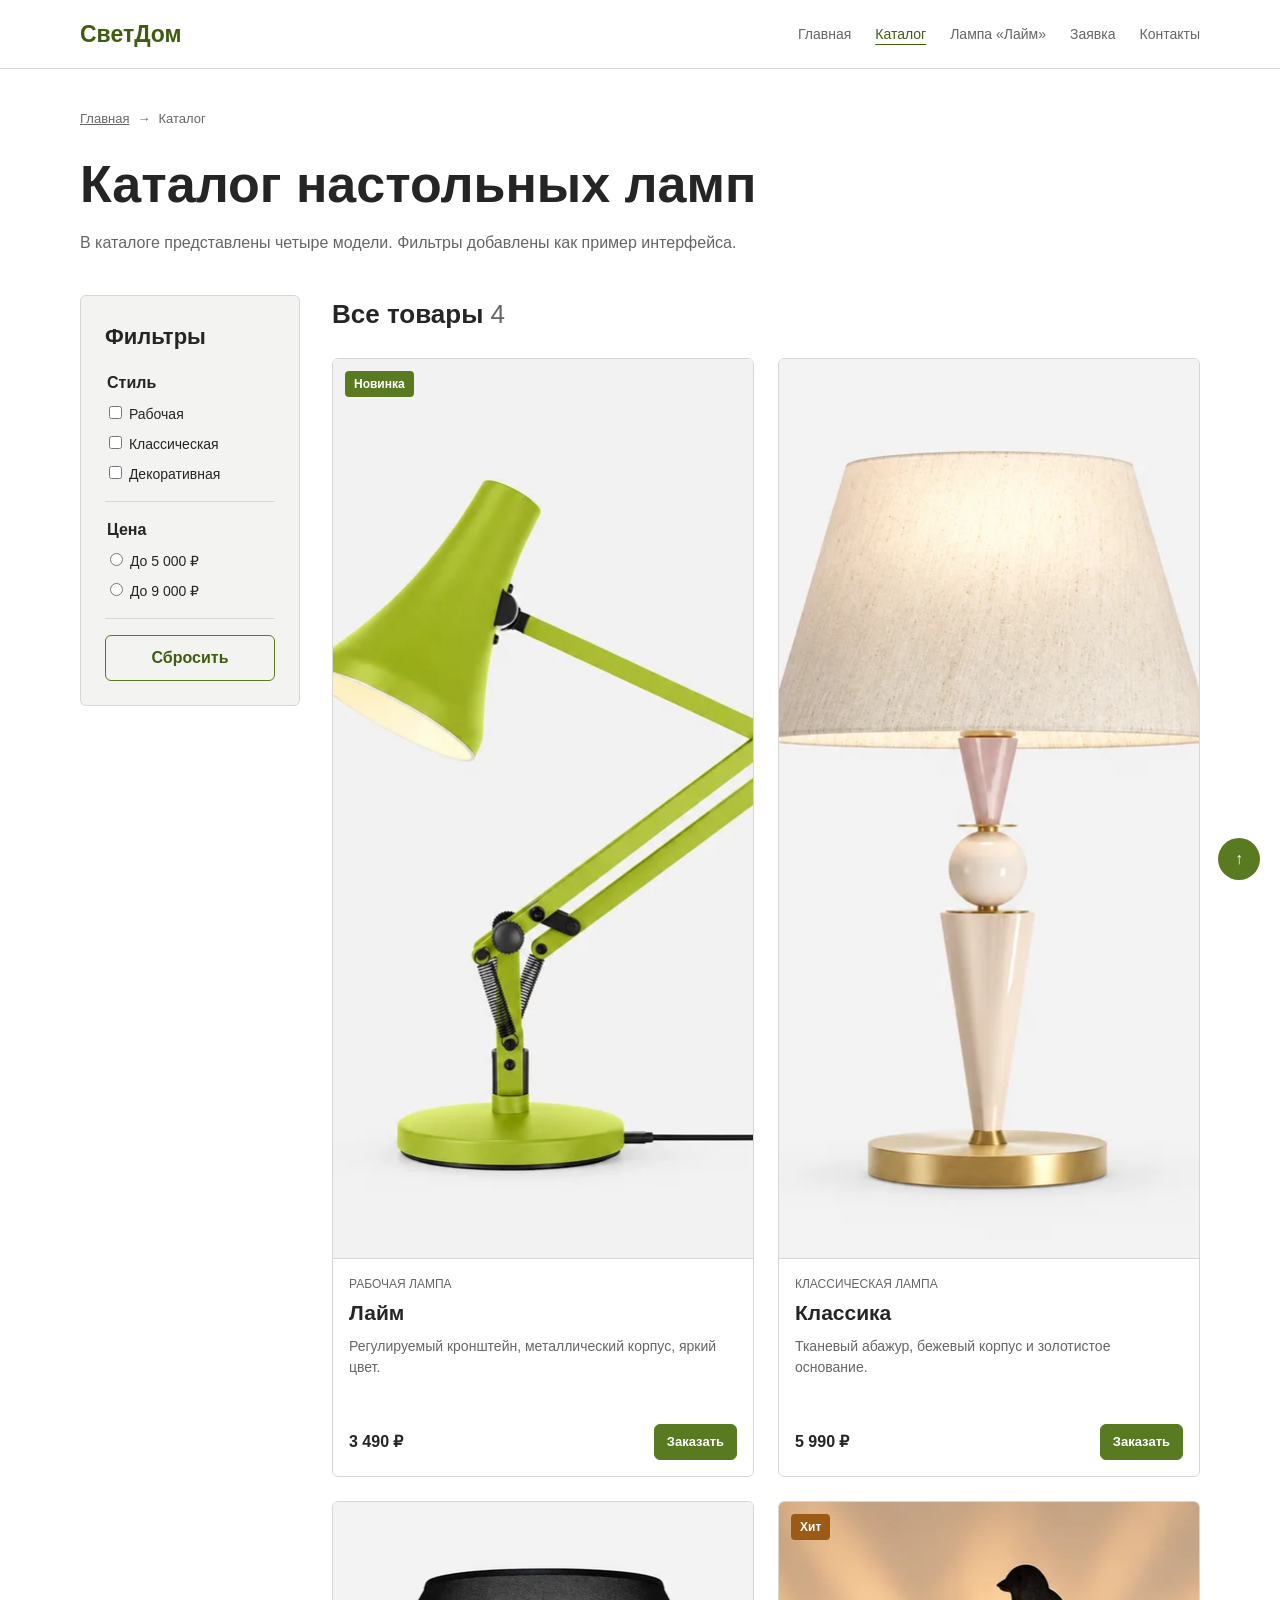
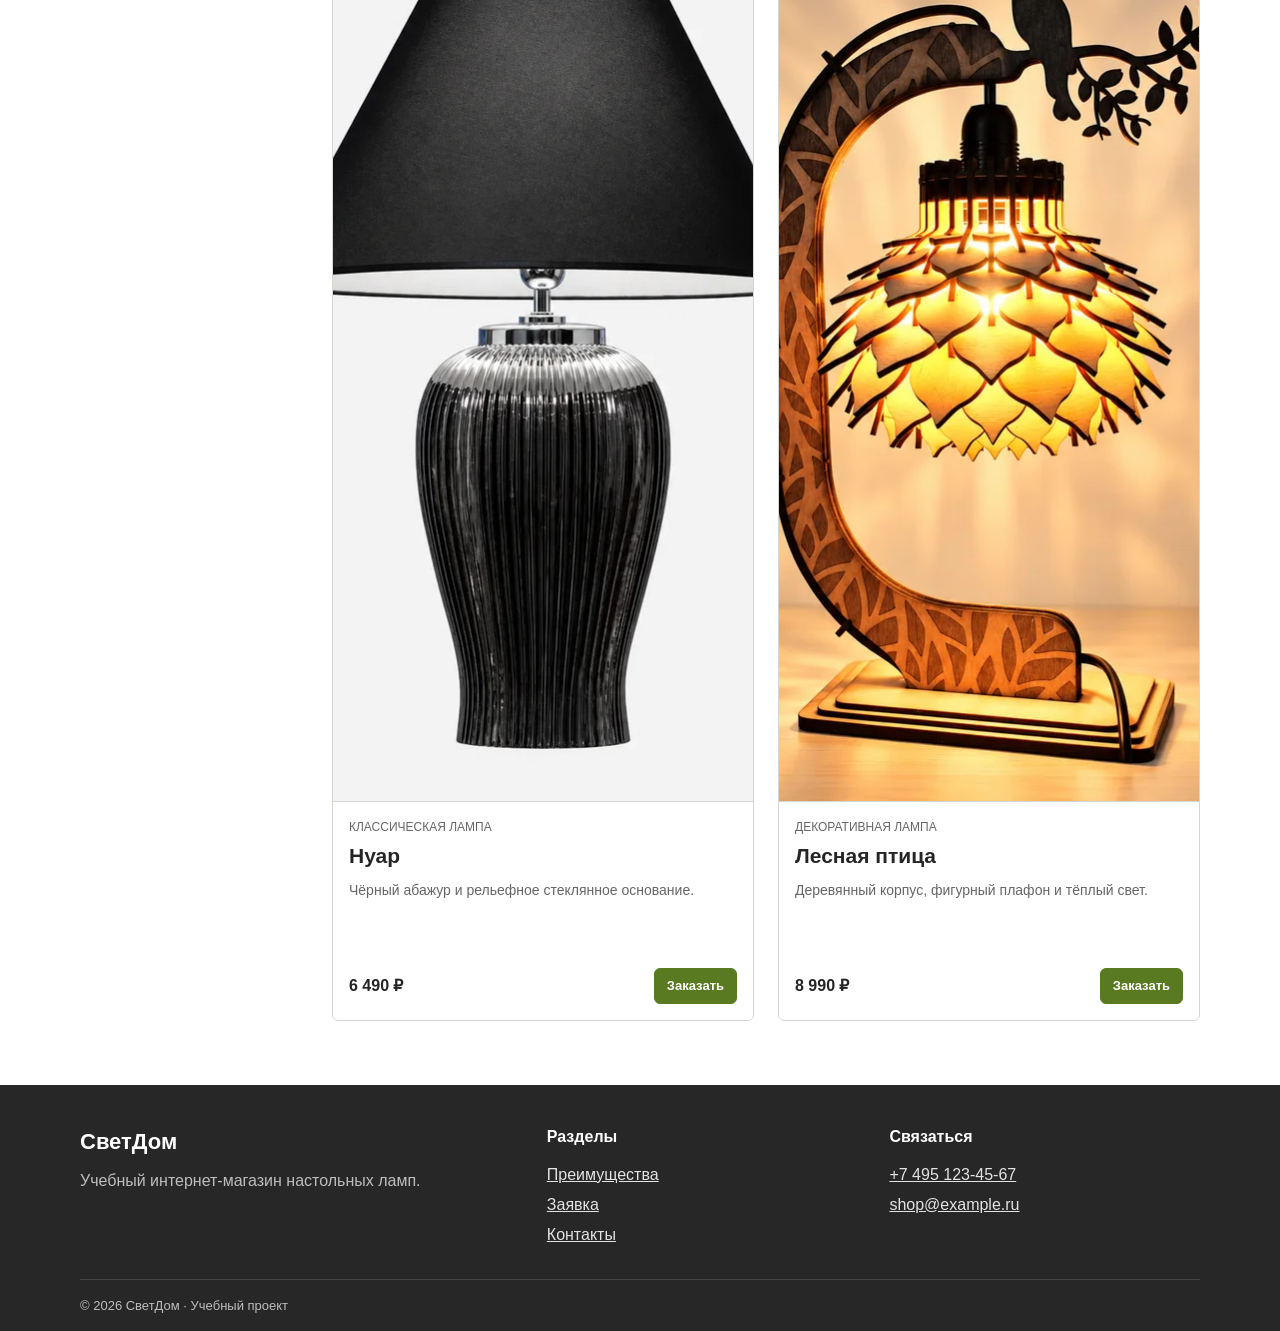
==== commit f63fa3a9: "fix: simplify contact page text" ====
--- a/catalog.html
+++ b/catalog.html
@@ -4,7 +4,7 @@
   <meta charset="UTF-8">
   <meta name="viewport" content="width=device-width, initial-scale=1.0">
   <meta name="description" content="Каталог из четырёх настольных ламп магазина СветДом.">
-  <title>Каталог ламп — СветДом</title>
+  <title>Каталог ламп - СветДом</title>
   <link rel="stylesheet" href="css/style.css">
 </head>
 <body>
--- a/css/style.css
+++ b/css/style.css
@@ -700,73 +700,6 @@
   margin-bottom: var(--space-sm);
 }
 
-.simple-map {
-  position: relative;
-  height: 300px;
-  overflow: hidden;
-  background: #e0e4da;
-  border: 1px solid var(--color-border);
-  border-radius: var(--radius-sm);
-}
-
-.simple-map::before,
-.simple-map::after {
-  position: absolute;
-  content: "";
-  background: var(--color-white);
-  border: 1px solid var(--color-border);
-}
-
-.simple-map::before {
-  top: 120px;
-  left: 0;
-  width: 100%;
-  height: 56px;
-}
-
-.simple-map::after {
-  top: 0;
-  left: 58%;
-  width: 52px;
-  height: 100%;
-}
-
-.simple-map__road,
-.simple-map__shop,
-.simple-map__metro {
-  position: absolute;
-  z-index: 2;
-}
-
-.simple-map__road {
-  top: 138px;
-  left: 20px;
-  color: var(--color-muted);
-}
-
-.simple-map__shop {
-  top: 75px;
-  left: 48%;
-  padding: 8px 12px;
-  color: var(--color-white);
-  background: var(--color-primary);
-  border-radius: var(--radius-sm);
-  font-weight: 700;
-}
-
-.simple-map__metro {
-  right: 18%;
-  bottom: 50px;
-  display: grid;
-  width: 38px;
-  height: 38px;
-  color: var(--color-white);
-  background: #2768b0;
-  border-radius: 50%;
-  font-weight: 700;
-  place-items: center;
-}
-
 /* Модальное окно на CSS */
 .modal {
   position: fixed;
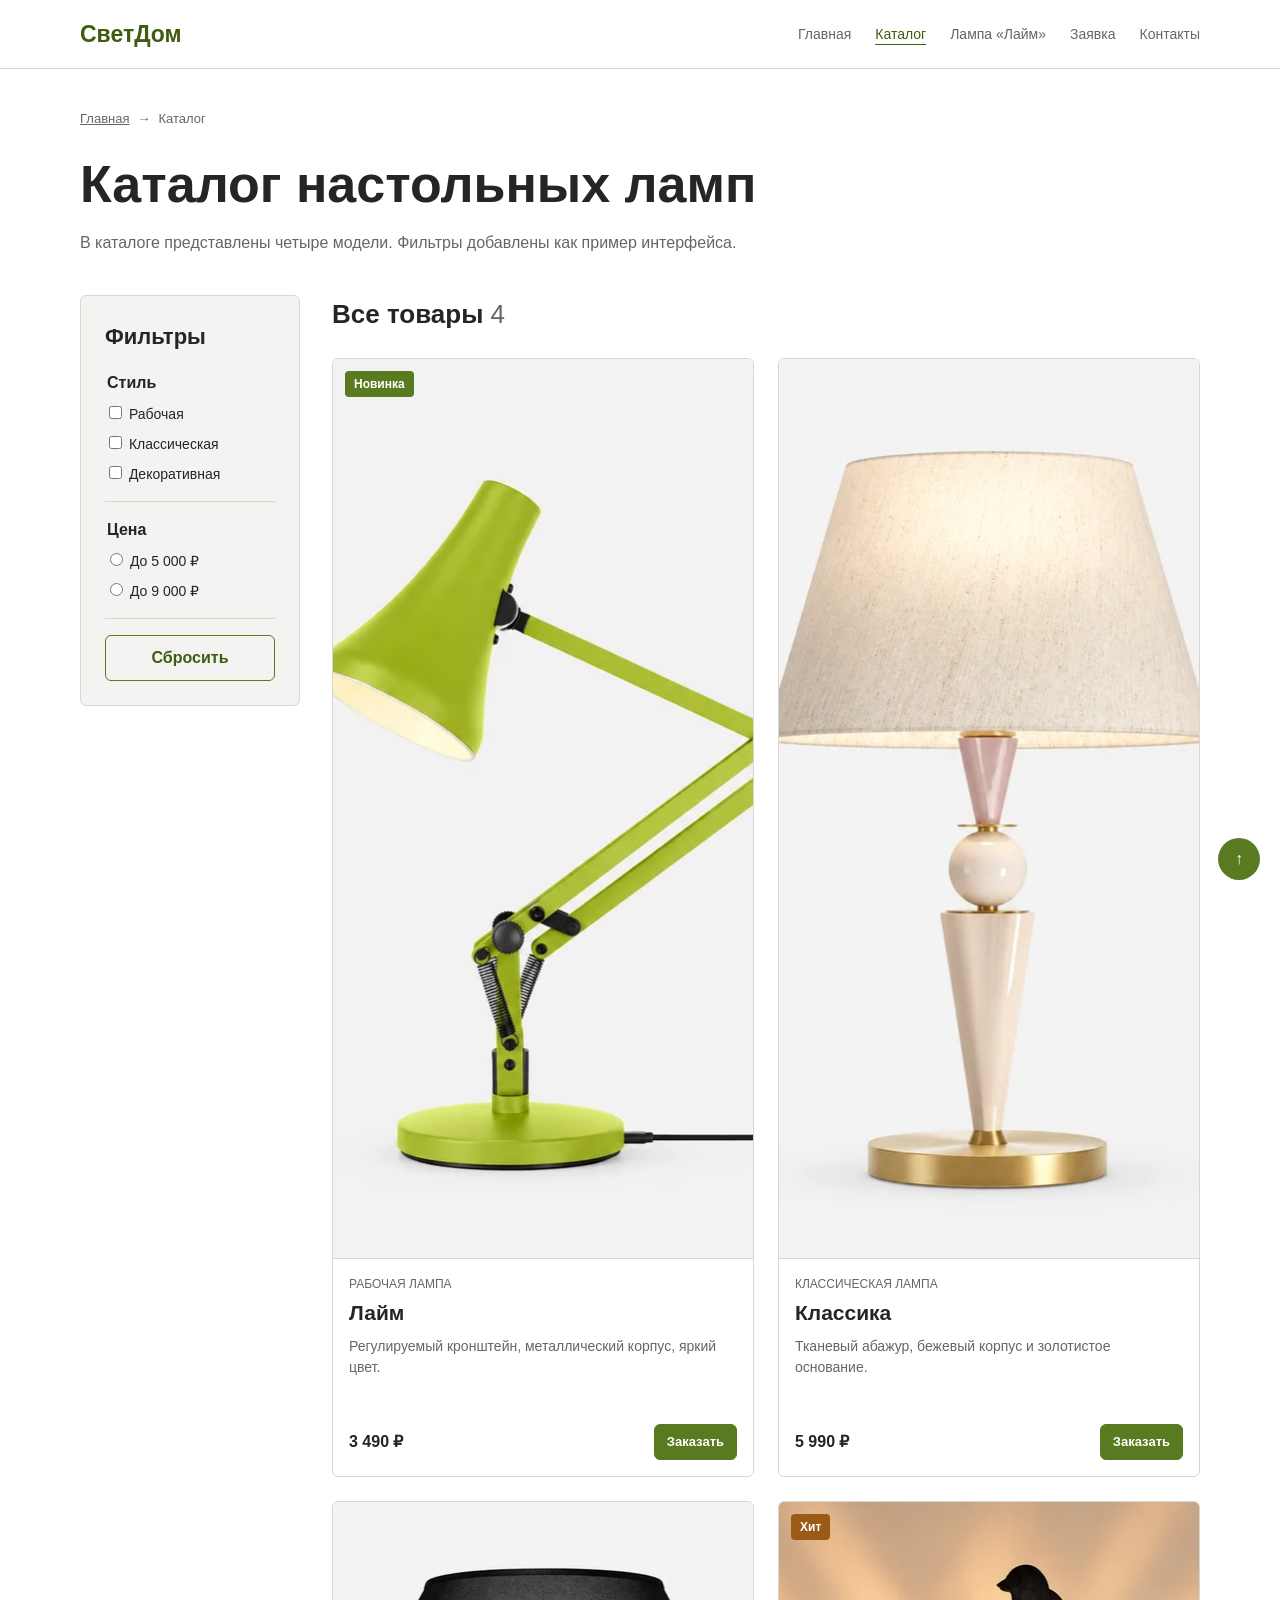
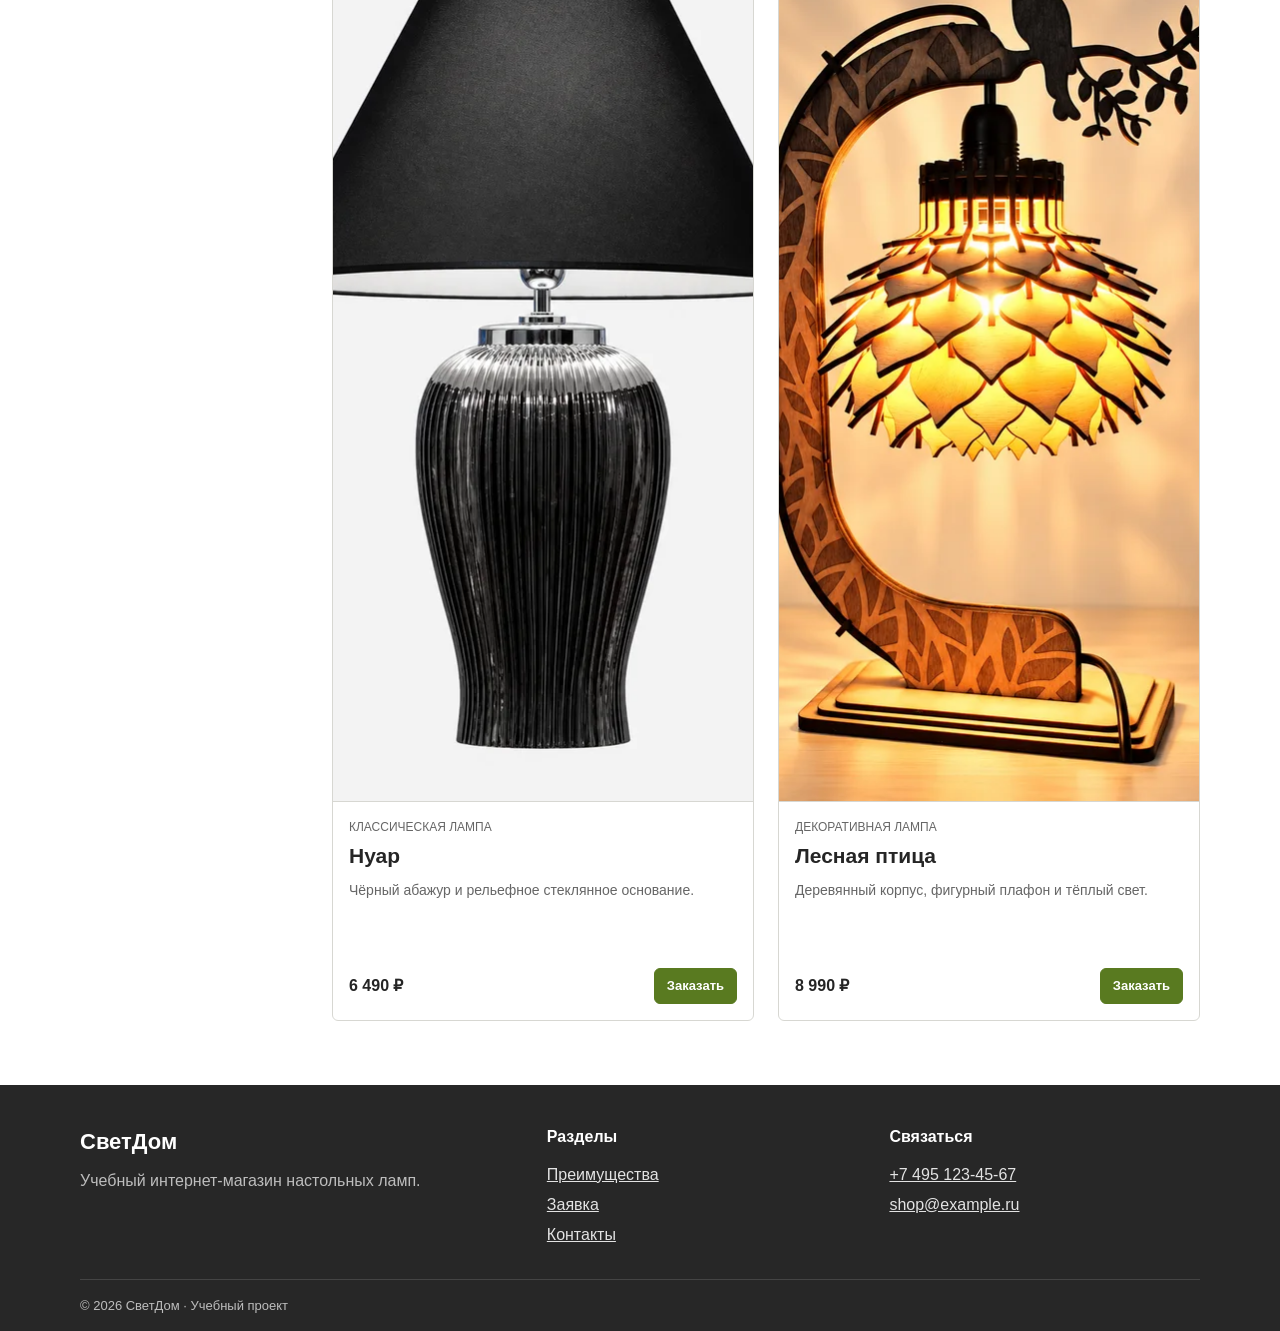
==== commit 864cfe8d: "style: format HTML for readability" ====
--- a/catalog.html
+++ b/catalog.html
@@ -1,78 +1,197 @@
-<!DOCTYPE html>
+<!doctype html>
 <html lang="ru">
-<head>
-  <meta charset="UTF-8">
-  <meta name="viewport" content="width=device-width, initial-scale=1.0">
-  <meta name="description" content="Каталог из четырёх настольных ламп магазина СветДом.">
-  <title>Каталог ламп - СветДом</title>
-  <link rel="stylesheet" href="css/style.css">
-</head>
-<body>
-  <a class="skip-link" href="#main-content">Перейти к содержимому</a>
-  <header class="site-header">
-    <div class="site-header__inner container">
-      <a class="site-header__logo" href="index.html">СветДом</a>
-      <nav class="site-nav" aria-label="Основная навигация"><ul class="site-nav__list">
-        <li><a class="site-nav__link" href="index.html">Главная</a></li>
-        <li><a class="site-nav__link site-nav__link--active" href="catalog.html" aria-current="page">Каталог</a></li>
-        <li><a class="site-nav__link" href="product.html">Лампа «Лайм»</a></li>
-        <li><a class="site-nav__link" href="order.html">Заявка</a></li>
-        <li><a class="site-nav__link" href="contacts.html">Контакты</a></li>
-      </ul></nav>
-    </div>
-  </header>
+  <head>
+    <meta charset="UTF-8" />
+    <meta name="viewport" content="width=device-width, initial-scale=1.0" />
+    <meta name="description" content="Каталог из четырёх настольных ламп магазина СветДом." />
+    <title>Каталог ламп - СветДом</title>
+    <link rel="stylesheet" href="css/style.css" />
+  </head>
+  <body>
+    <a class="skip-link" href="#main-content">Перейти к содержимому</a>
+    <header class="site-header">
+      <div class="site-header__inner container">
+        <a class="site-header__logo" href="index.html">СветДом</a>
+        <nav class="site-nav" aria-label="Основная навигация">
+          <ul class="site-nav__list">
+            <li><a class="site-nav__link" href="index.html">Главная</a></li>
+            <li>
+              <a
+                class="site-nav__link site-nav__link--active"
+                href="catalog.html"
+                aria-current="page"
+              >
+                Каталог
+              </a>
+            </li>
+            <li>
+              <a class="site-nav__link" href="product.html">Лампа «Лайм»</a>
+            </li>
+            <li><a class="site-nav__link" href="order.html">Заявка</a></li>
+            <li><a class="site-nav__link" href="contacts.html">Контакты</a></li>
+          </ul>
+        </nav>
+      </div>
+    </header>
 
-  <main id="main-content">
-    <div class="page-title container">
-      <nav class="breadcrumbs" aria-label="Хлебные крошки"><a href="index.html">Главная</a><span>→</span><span aria-current="page">Каталог</span></nav>
-      <h1>Каталог настольных ламп</h1>
-      <p>В каталоге представлены четыре модели. Фильтры добавлены как пример интерфейса.</p>
-    </div>
+    <main id="main-content">
+      <div class="page-title container">
+        <nav class="breadcrumbs" aria-label="Хлебные крошки">
+          <a href="index.html">Главная</a>
+          <span>→</span>
+          <span aria-current="page">Каталог</span>
+        </nav>
+        <h1>Каталог настольных ламп</h1>
+        <p>В каталоге представлены четыре модели. Фильтры добавлены как пример интерфейса.</p>
+      </div>
 
-    <div class="catalog container">
-      <aside class="filter">
-        <h2 class="filter__title">Фильтры</h2>
-        <form class="filter__form">
-          <fieldset class="filter__group"><legend>Стиль</legend>
-            <label><input type="checkbox" name="style" value="work"> Рабочая</label>
-            <label><input type="checkbox" name="style" value="classic"> Классическая</label>
-            <label><input type="checkbox" name="style" value="decor"> Декоративная</label>
-          </fieldset>
-          <fieldset class="filter__group"><legend>Цена</legend>
-            <label><input type="radio" name="price" value="5000"> До 5 000 ₽</label>
-            <label><input type="radio" name="price" value="9000"> До 9 000 ₽</label>
-          </fieldset>
-          <button class="button button--outline" type="reset">Сбросить</button>
-        </form>
-      </aside>
+      <div class="catalog container">
+        <aside class="filter">
+          <h2 class="filter__title">Фильтры</h2>
+          <form class="filter__form">
+            <fieldset class="filter__group">
+              <legend>Стиль</legend>
+              <label>
+                <input type="checkbox" name="style" value="work" />
+                Рабочая
+              </label>
+              <label>
+                <input type="checkbox" name="style" value="classic" />
+                Классическая
+              </label>
+              <label>
+                <input type="checkbox" name="style" value="decor" />
+                Декоративная
+              </label>
+            </fieldset>
+            <fieldset class="filter__group">
+              <legend>Цена</legend>
+              <label>
+                <input type="radio" name="price" value="5000" />
+                До 5 000 ₽
+              </label>
+              <label>
+                <input type="radio" name="price" value="9000" />
+                До 9 000 ₽
+              </label>
+            </fieldset>
+            <button class="button button--outline" type="reset">Сбросить</button>
+          </form>
+        </aside>
 
-      <section class="catalog__products" aria-labelledby="catalog-heading">
-        <h2 class="catalog__heading" id="catalog-heading">Все товары <span>4</span></h2>
-        <div class="product-grid product-grid--catalog">
-          <article class="product-card product-card--new">
-            <span class="product-card__badge">Новинка</span>
-            <a href="product.html"><img class="product-card__image" src="images/lamp-green.webp" alt="Зелёная рабочая лампа Лайм" width="900" height="900"></a>
-            <div class="product-card__content"><p class="product-card__category">Рабочая лампа</p><h3 class="product-card__title"><a href="product.html">Лайм</a></h3><p class="product-card__text">Регулируемый кронштейн, металлический корпус, яркий цвет.</p><div class="product-card__bottom"><strong>3 490 ₽</strong><a class="button button--small" href="order.html#order-form">Заказать</a></div></div>
-          </article>
-          <article class="product-card">
-            <img class="product-card__image" src="images/lamp-beige.webp" alt="Бежевая лампа Классика" width="900" height="900">
-            <div class="product-card__content"><p class="product-card__category">Классическая лампа</p><h3 class="product-card__title">Классика</h3><p class="product-card__text">Тканевый абажур, бежевый корпус и золотистое основание.</p><div class="product-card__bottom"><strong>5 990 ₽</strong><a class="button button--small" href="order.html#order-form">Заказать</a></div></div>
-          </article>
-          <article class="product-card">
-            <img class="product-card__image" src="images/lamp-black.webp" alt="Чёрная лампа Нуар" width="900" height="900">
-            <div class="product-card__content"><p class="product-card__category">Классическая лампа</p><h3 class="product-card__title">Нуар</h3><p class="product-card__text">Чёрный абажур и рельефное стеклянное основание.</p><div class="product-card__bottom"><strong>6 490 ₽</strong><a class="button button--small" href="order.html#order-form">Заказать</a></div></div>
-          </article>
-          <article class="product-card product-card--hit">
-            <span class="product-card__badge">Хит</span>
-            <img class="product-card__image" src="images/lamp-bird.webp" alt="Деревянная лампа Лесная птица" width="900" height="900">
-            <div class="product-card__content"><p class="product-card__category">Декоративная лампа</p><h3 class="product-card__title">Лесная птица</h3><p class="product-card__text">Деревянный корпус, фигурный плафон и тёплый свет.</p><div class="product-card__bottom"><strong>8 990 ₽</strong><a class="button button--small" href="order.html#order-form">Заказать</a></div></div>
-          </article>
+        <section class="catalog__products" aria-labelledby="catalog-heading">
+          <h2 class="catalog__heading" id="catalog-heading">
+            Все товары
+            <span>4</span>
+          </h2>
+          <div class="product-grid product-grid--catalog">
+            <article class="product-card product-card--new">
+              <span class="product-card__badge">Новинка</span>
+              <a href="product.html">
+                <img
+                  class="product-card__image"
+                  src="images/lamp-green.webp"
+                  alt="Зелёная рабочая лампа Лайм"
+                  width="900"
+                  height="900"
+                />
+              </a>
+              <div class="product-card__content">
+                <p class="product-card__category">Рабочая лампа</p>
+                <h3 class="product-card__title">
+                  <a href="product.html">Лайм</a>
+                </h3>
+                <p class="product-card__text">
+                  Регулируемый кронштейн, металлический корпус, яркий цвет.
+                </p>
+                <div class="product-card__bottom">
+                  <strong>3 490 ₽</strong>
+                  <a class="button button--small" href="order.html#order-form">Заказать</a>
+                </div>
+              </div>
+            </article>
+            <article class="product-card">
+              <img
+                class="product-card__image"
+                src="images/lamp-beige.webp"
+                alt="Бежевая лампа Классика"
+                width="900"
+                height="900"
+              />
+              <div class="product-card__content">
+                <p class="product-card__category">Классическая лампа</p>
+                <h3 class="product-card__title">Классика</h3>
+                <p class="product-card__text">
+                  Тканевый абажур, бежевый корпус и золотистое основание.
+                </p>
+                <div class="product-card__bottom">
+                  <strong>5 990 ₽</strong>
+                  <a class="button button--small" href="order.html#order-form">Заказать</a>
+                </div>
+              </div>
+            </article>
+            <article class="product-card">
+              <img
+                class="product-card__image"
+                src="images/lamp-black.webp"
+                alt="Чёрная лампа Нуар"
+                width="900"
+                height="900"
+              />
+              <div class="product-card__content">
+                <p class="product-card__category">Классическая лампа</p>
+                <h3 class="product-card__title">Нуар</h3>
+                <p class="product-card__text">Чёрный абажур и рельефное стеклянное основание.</p>
+                <div class="product-card__bottom">
+                  <strong>6 490 ₽</strong>
+                  <a class="button button--small" href="order.html#order-form">Заказать</a>
+                </div>
+              </div>
+            </article>
+            <article class="product-card product-card--hit">
+              <span class="product-card__badge">Хит</span>
+              <img
+                class="product-card__image"
+                src="images/lamp-bird.webp"
+                alt="Деревянная лампа Лесная птица"
+                width="900"
+                height="900"
+              />
+              <div class="product-card__content">
+                <p class="product-card__category">Декоративная лампа</p>
+                <h3 class="product-card__title">Лесная птица</h3>
+                <p class="product-card__text">Деревянный корпус, фигурный плафон и тёплый свет.</p>
+                <div class="product-card__bottom">
+                  <strong>8 990 ₽</strong>
+                  <a class="button button--small" href="order.html#order-form">Заказать</a>
+                </div>
+              </div>
+            </article>
+          </div>
+        </section>
+      </div>
+    </main>
+
+    <footer class="site-footer">
+      <div class="site-footer__inner container">
+        <div>
+          <strong class="site-footer__logo">СветДом</strong>
+          <p>Учебный интернет-магазин настольных ламп.</p>
         </div>
-      </section>
-    </div>
-  </main>
-
-  <footer class="site-footer"><div class="site-footer__inner container"><div><strong class="site-footer__logo">СветДом</strong><p>Учебный интернет-магазин настольных ламп.</p></div><div><h2 class="site-footer__title">Разделы</h2><a href="index.html#advantages">Преимущества</a><a href="order.html">Заявка</a><a href="contacts.html">Контакты</a></div><div><h2 class="site-footer__title">Связаться</h2><a href="tel:+74951234567">+7 495 123-45-67</a><a href="mailto:shop@example.ru">shop@example.ru</a></div></div><div class="site-footer__bottom container">© 2026 СветДом · Учебный проект</div></footer>
-  <a class="back-to-top" href="#main-content" aria-label="Наверх">↑</a>
-</body>
+        <div>
+          <h2 class="site-footer__title">Разделы</h2>
+          <a href="index.html#advantages">Преимущества</a>
+          <a href="order.html">Заявка</a>
+          <a href="contacts.html">Контакты</a>
+        </div>
+        <div>
+          <h2 class="site-footer__title">Связаться</h2>
+          <a href="tel:+74951234567">+7 495 123-45-67</a>
+          <a href="mailto:shop@example.ru">shop@example.ru</a>
+        </div>
+      </div>
+      <div class="site-footer__bottom container">© 2026 СветДом · Учебный проект</div>
+    </footer>
+    <a class="back-to-top" href="#main-content" aria-label="Наверх">↑</a>
+  </body>
 </html>
--- a/css/style.css
+++ b/css/style.css
@@ -700,6 +700,36 @@
   margin-bottom: var(--space-sm);
 }
 
+.reviews {
+  display: grid;
+  grid-template-columns: repeat(2, 1fr);
+  gap: var(--space-lg);
+}
+
+.review-card {
+  padding: var(--space-lg);
+  background: var(--color-white);
+  border: 1px solid var(--color-border);
+  border-radius: var(--radius-sm);
+}
+
+.review-card__stars {
+  margin-bottom: var(--space-sm);
+  color: #b66a12;
+  font-size: 24px;
+  letter-spacing: 3px;
+}
+
+.review-card__author {
+  margin-bottom: var(--space-sm);
+  font-size: 20px;
+}
+
+.review-card__text {
+  margin-bottom: 0;
+  color: var(--color-muted);
+}
+
 /* Модальное окно на CSS */
 .modal {
   position: fixed;
@@ -852,6 +882,7 @@
 
   .advantages,
   .contacts,
+  .reviews,
   .small-products,
   .order-form__row {
     grid-template-columns: 1fr;
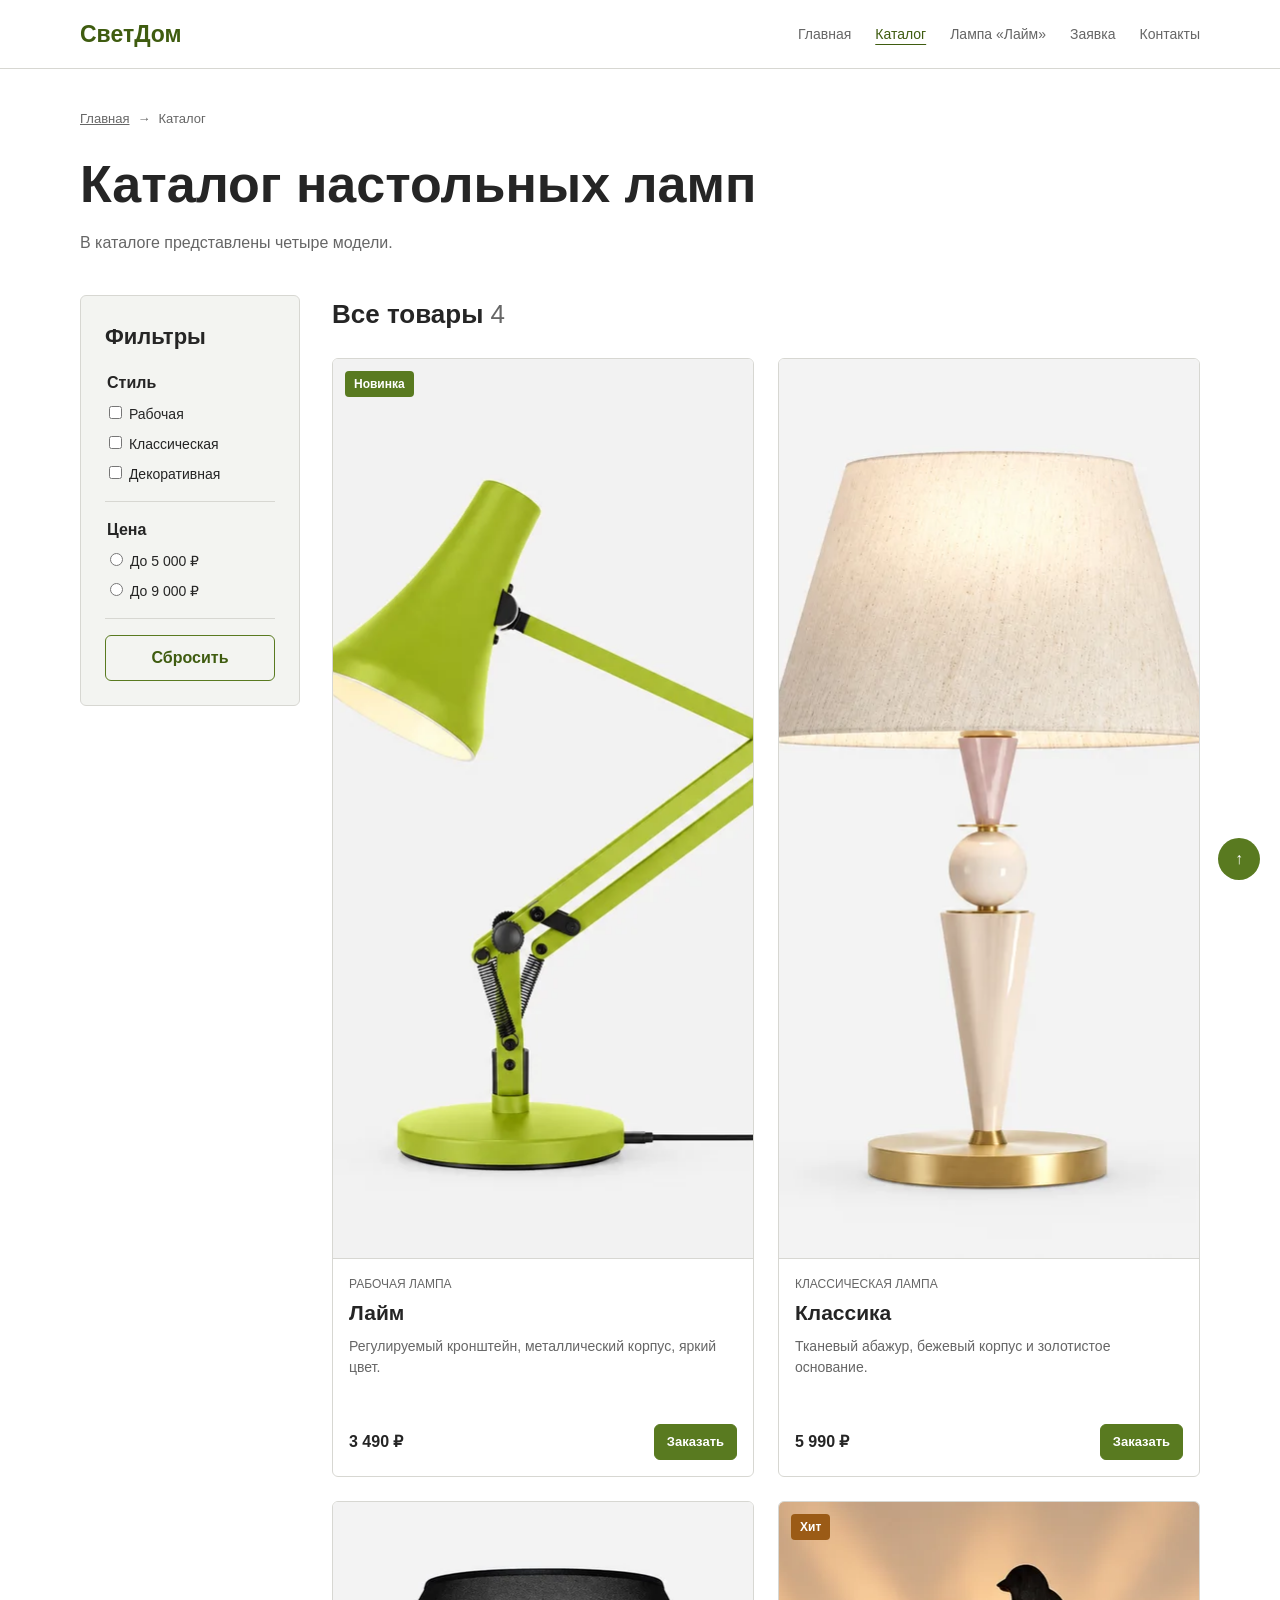
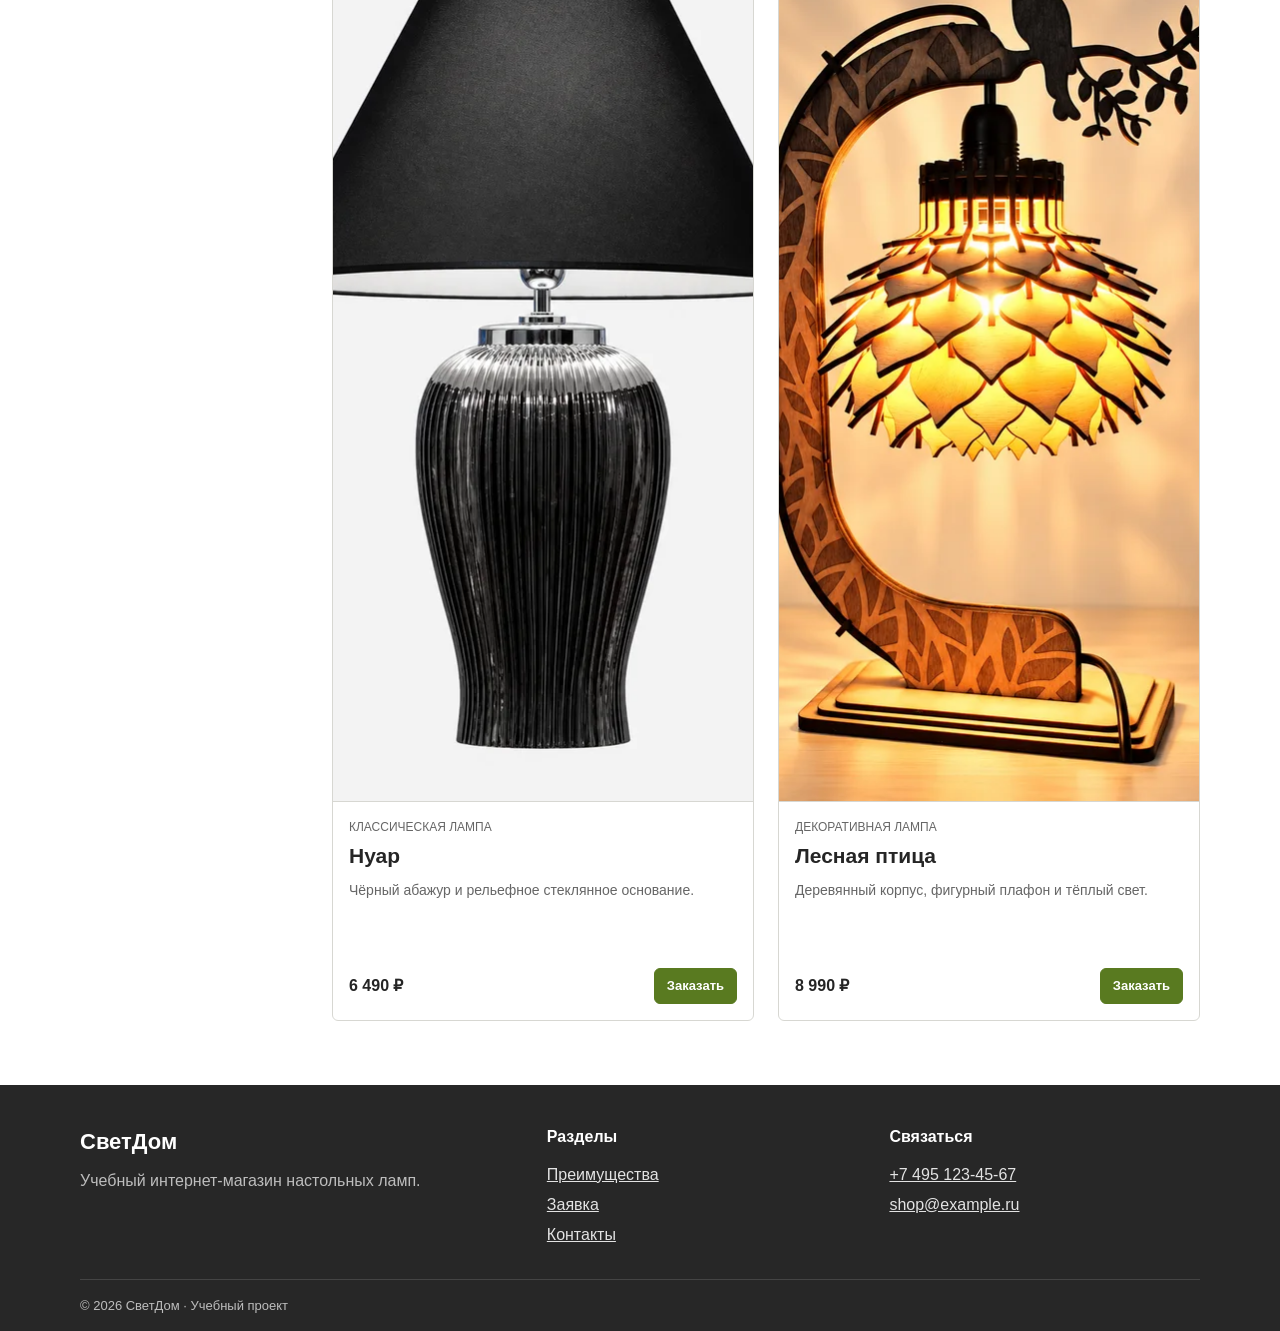
==== commit fc1eee86: "fix: remove catalog filter note" ====
--- a/catalog.html
+++ b/catalog.html
@@ -42,7 +42,7 @@
           <span aria-current="page">Каталог</span>
         </nav>
         <h1>Каталог настольных ламп</h1>
-        <p>В каталоге представлены четыре модели. Фильтры добавлены как пример интерфейса.</p>
+        <p>В каталоге представлены четыре модели.</p>
       </div>
 
       <div class="catalog container">
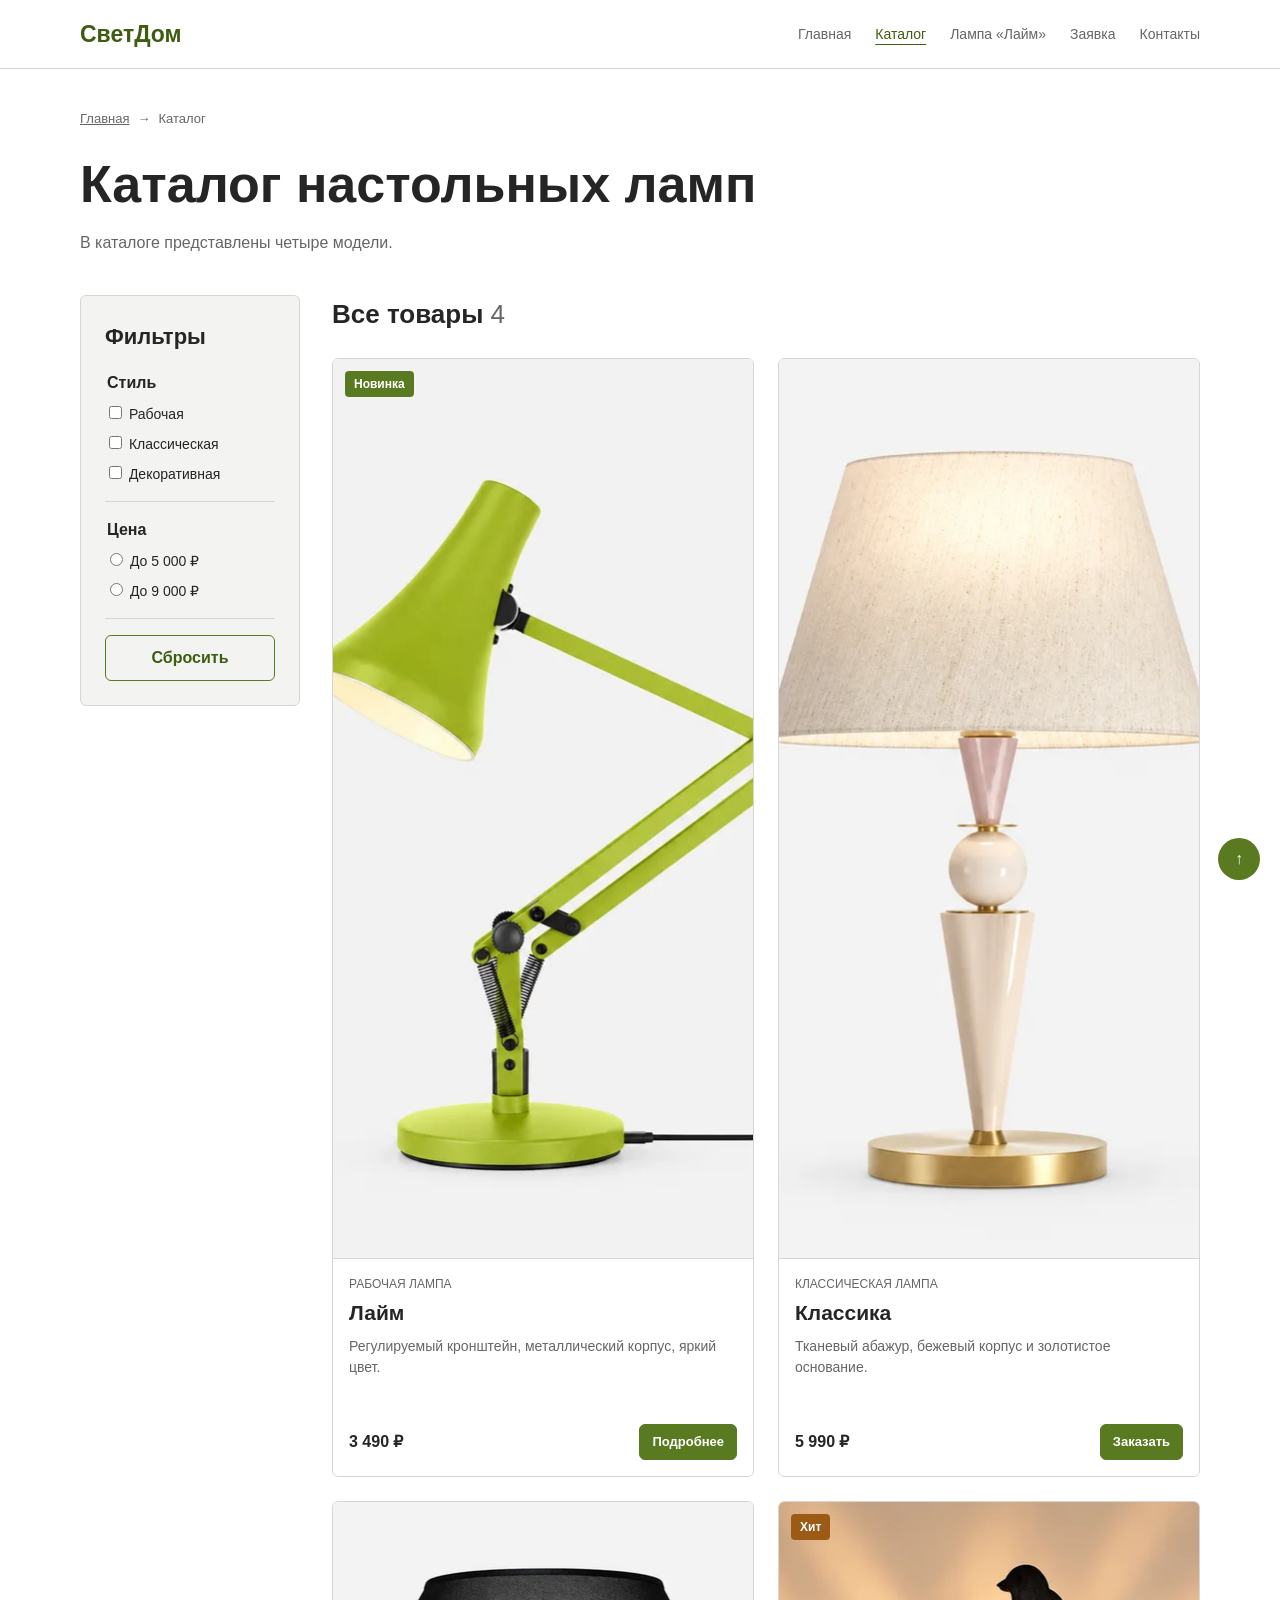
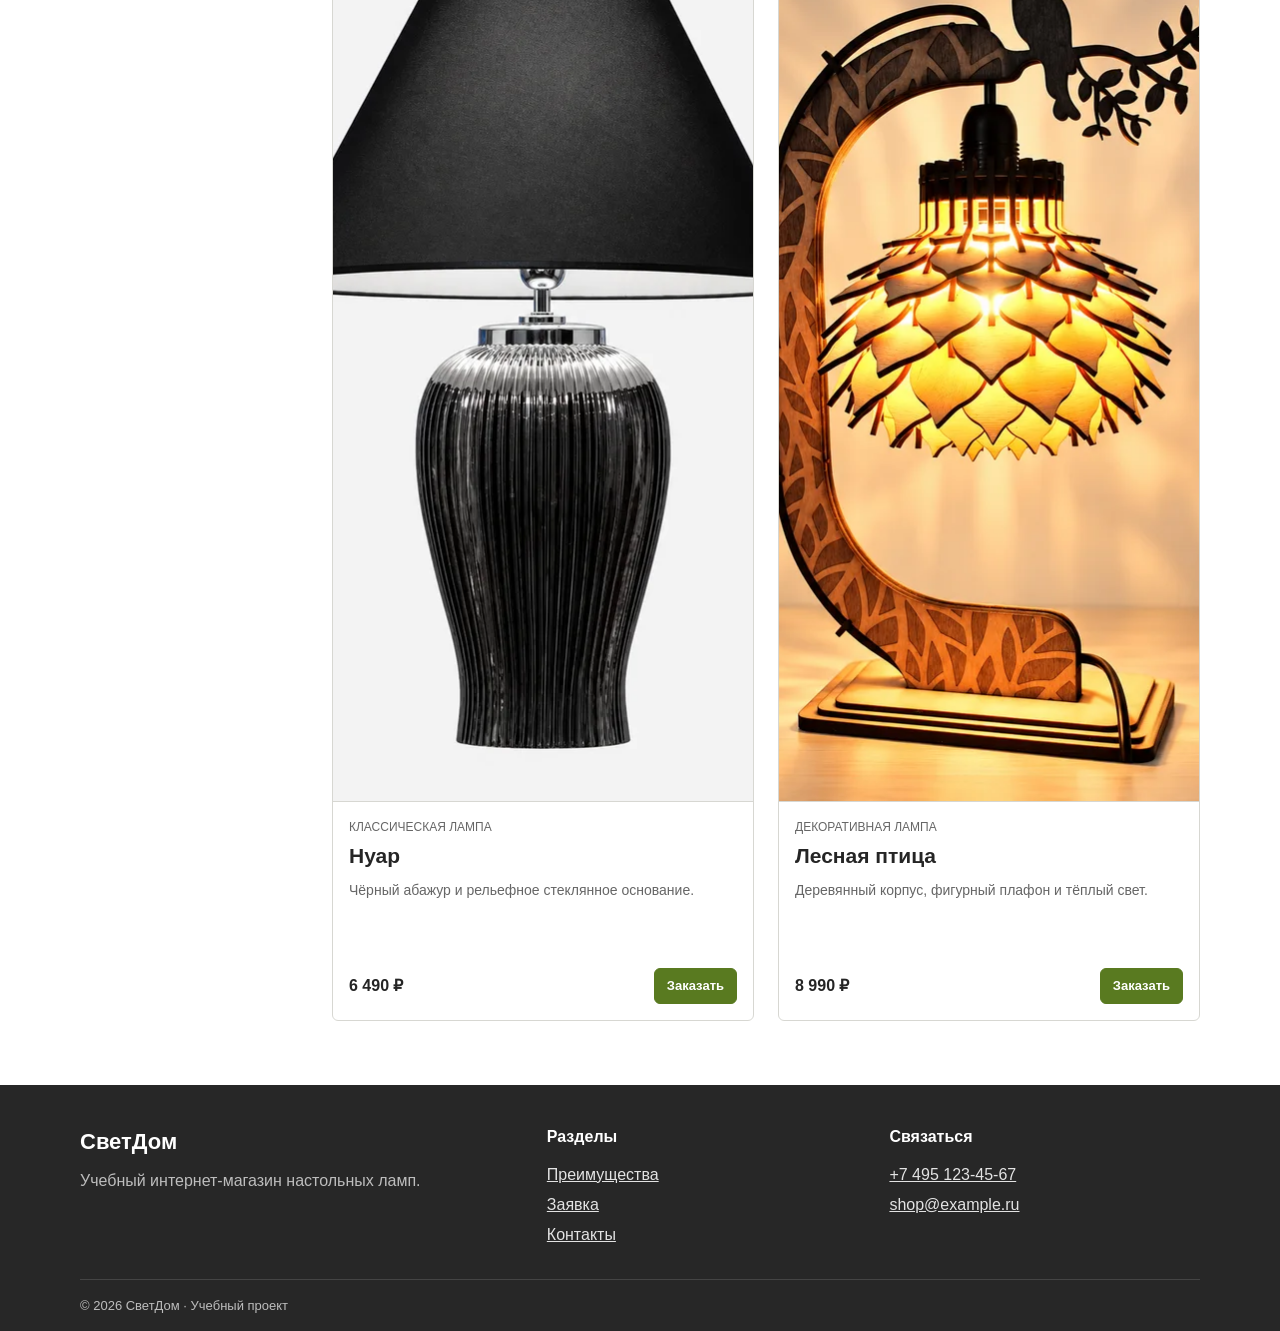
==== commit 5330e522: "fix: strengthen control work requirements" ====
--- a/catalog.html
+++ b/catalog.html
@@ -51,27 +51,27 @@
           <form class="filter__form">
             <fieldset class="filter__group">
               <legend>Стиль</legend>
-              <label>
-                <input type="checkbox" name="style" value="work" />
+              <label for="style-work">
+                <input id="style-work" type="checkbox" name="style" value="work" />
                 Рабочая
               </label>
-              <label>
-                <input type="checkbox" name="style" value="classic" />
+              <label for="style-classic">
+                <input id="style-classic" type="checkbox" name="style" value="classic" />
                 Классическая
               </label>
-              <label>
-                <input type="checkbox" name="style" value="decor" />
+              <label for="style-decor">
+                <input id="style-decor" type="checkbox" name="style" value="decor" />
                 Декоративная
               </label>
             </fieldset>
             <fieldset class="filter__group">
               <legend>Цена</legend>
-              <label>
-                <input type="radio" name="price" value="5000" />
+              <label for="price-5000">
+                <input id="price-5000" type="radio" name="price" value="5000" />
                 До 5 000 ₽
               </label>
-              <label>
-                <input type="radio" name="price" value="9000" />
+              <label for="price-9000">
+                <input id="price-9000" type="radio" name="price" value="9000" />
                 До 9 000 ₽
               </label>
             </fieldset>
@@ -106,7 +106,7 @@
                 </p>
                 <div class="product-card__bottom">
                   <strong>3 490 ₽</strong>
-                  <a class="button button--small" href="order.html#order-form">Заказать</a>
+                  <a class="button button--small" href="product.html">Подробнее</a>
                 </div>
               </div>
             </article>
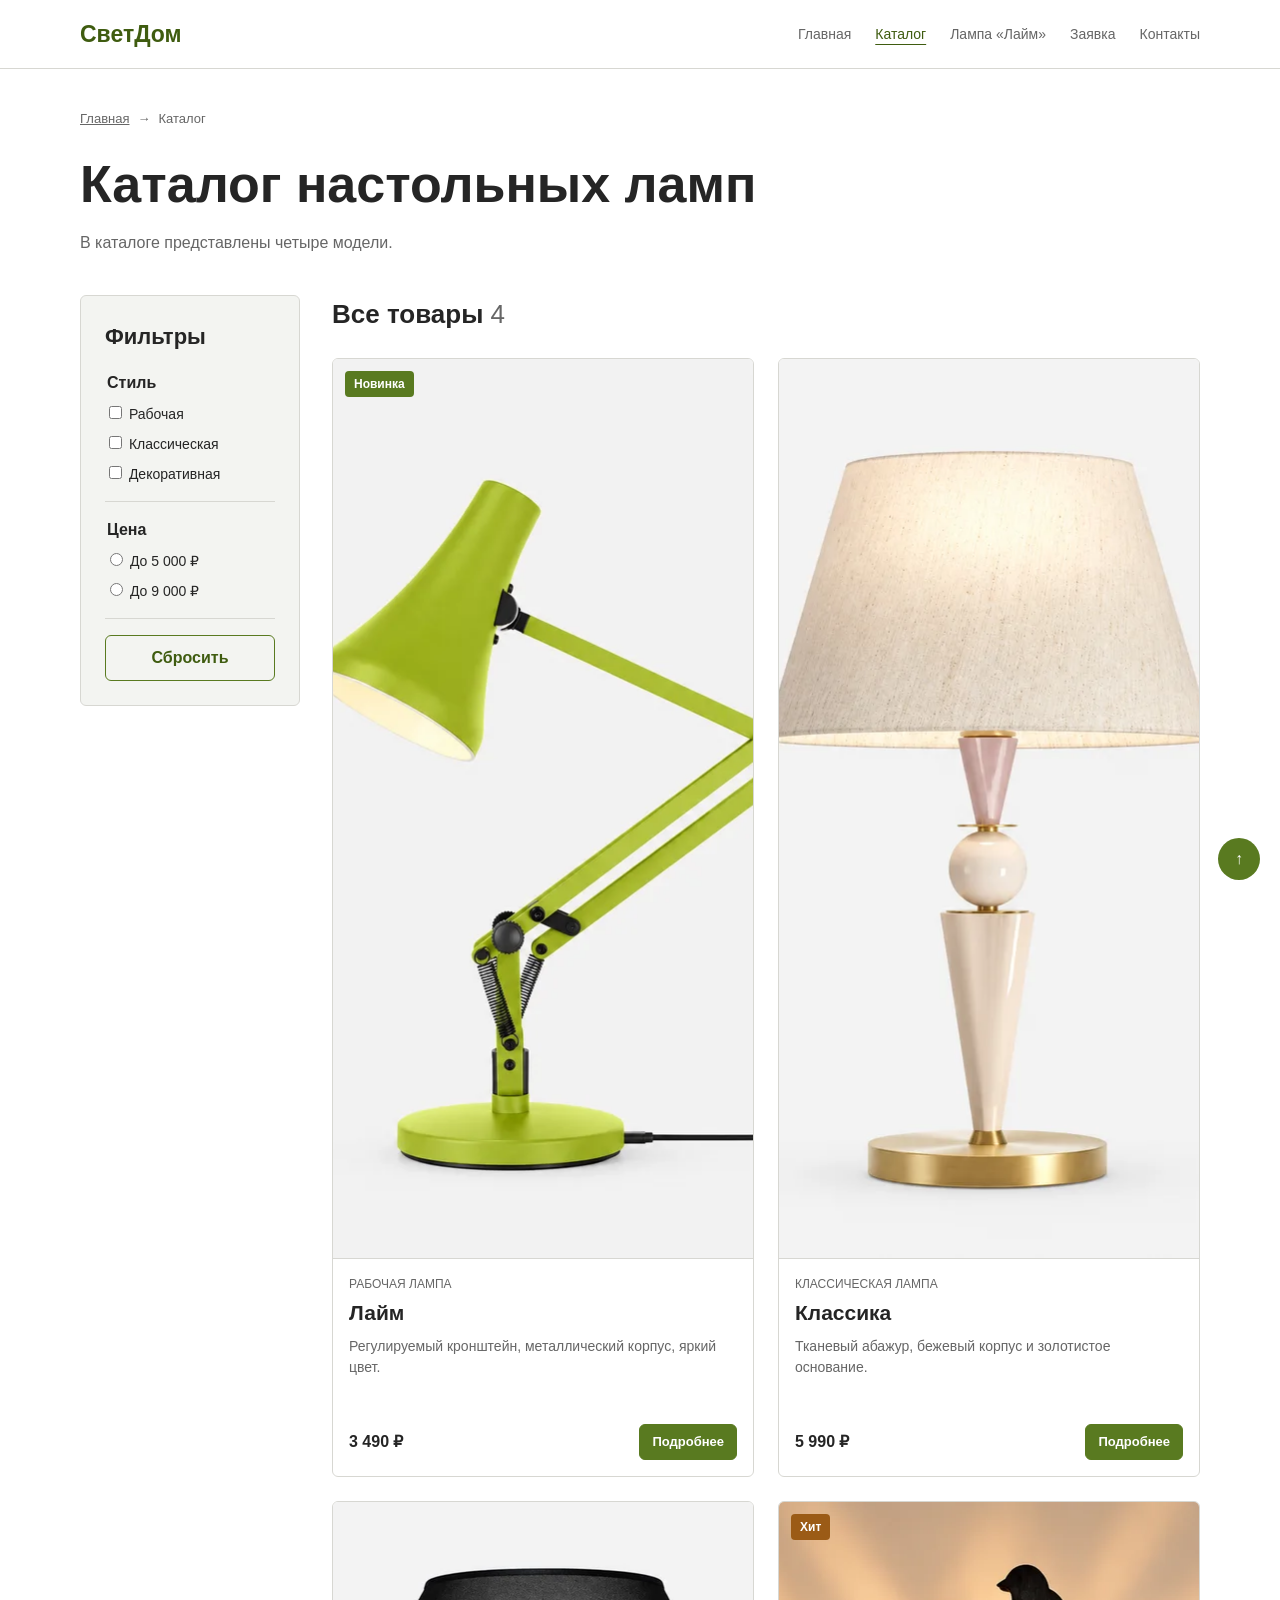
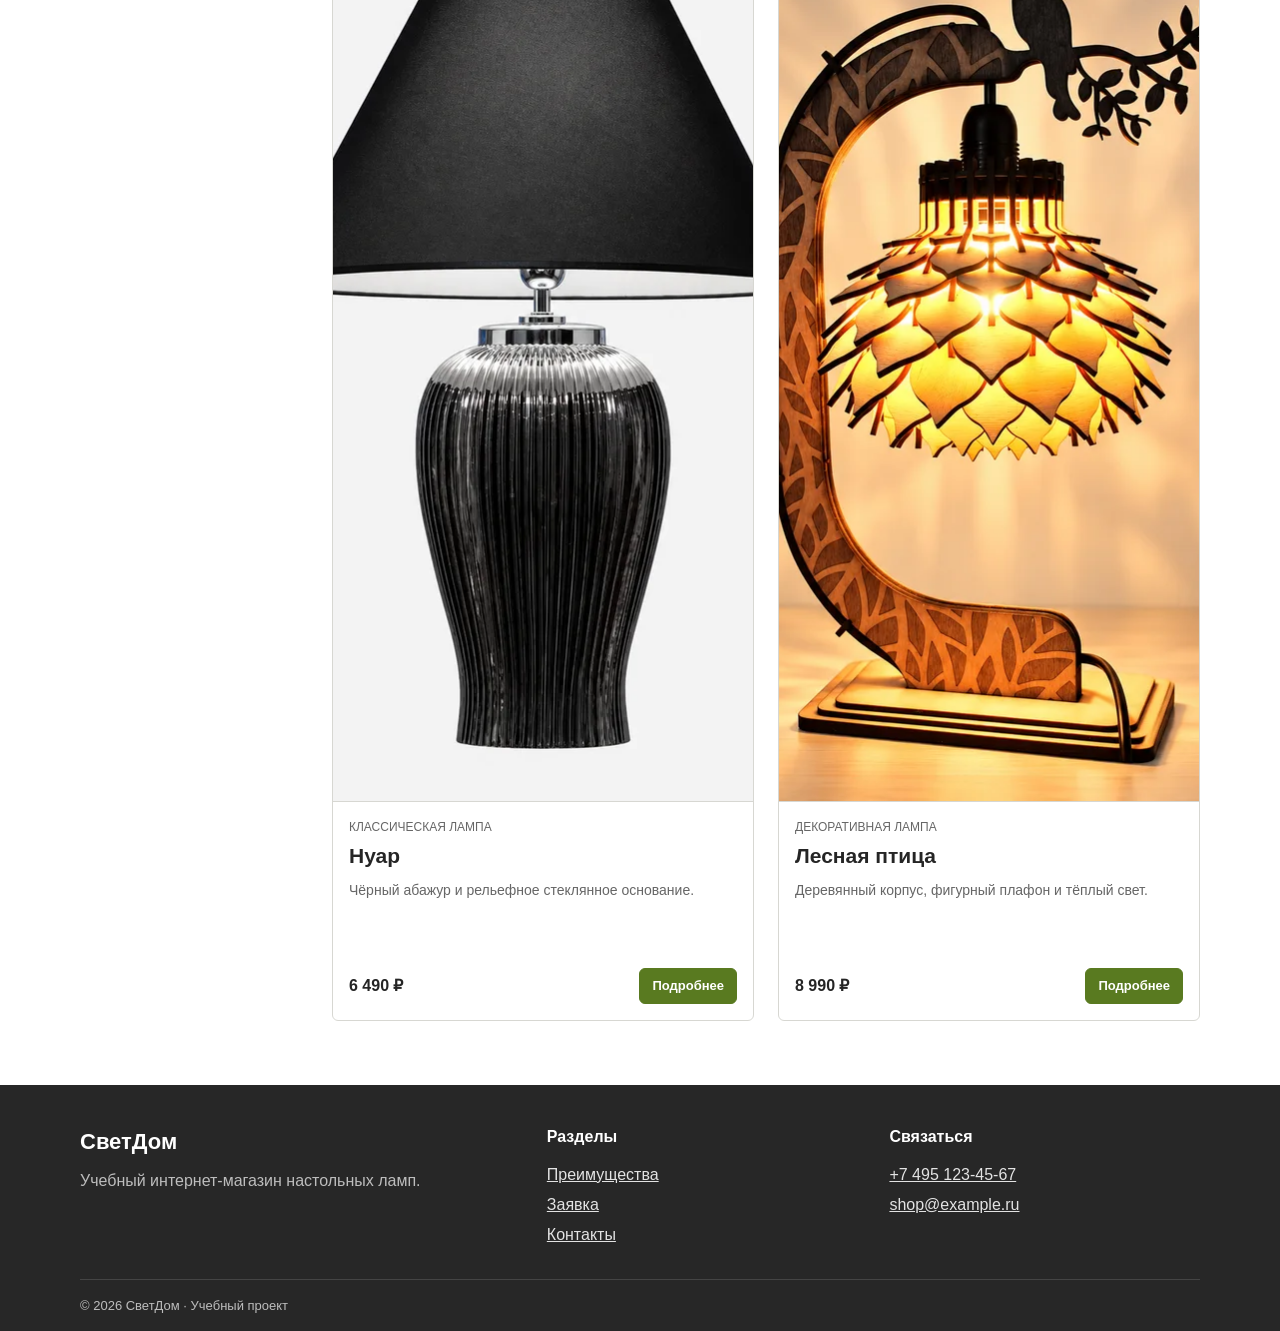
==== commit a06b9e48: "fix: standardize product action labels" ====
--- a/catalog.html
+++ b/catalog.html
@@ -126,7 +126,7 @@
                 </p>
                 <div class="product-card__bottom">
                   <strong>5 990 ₽</strong>
-                  <a class="button button--small" href="order.html#order-form">Заказать</a>
+                  <a class="button button--small" href="product.html">Подробнее</a>
                 </div>
               </div>
             </article>
@@ -144,7 +144,7 @@
                 <p class="product-card__text">Чёрный абажур и рельефное стеклянное основание.</p>
                 <div class="product-card__bottom">
                   <strong>6 490 ₽</strong>
-                  <a class="button button--small" href="order.html#order-form">Заказать</a>
+                  <a class="button button--small" href="product.html">Подробнее</a>
                 </div>
               </div>
             </article>
@@ -163,7 +163,7 @@
                 <p class="product-card__text">Деревянный корпус, фигурный плафон и тёплый свет.</p>
                 <div class="product-card__bottom">
                   <strong>8 990 ₽</strong>
-                  <a class="button button--small" href="order.html#order-form">Заказать</a>
+                  <a class="button button--small" href="product.html">Подробнее</a>
                 </div>
               </div>
             </article>
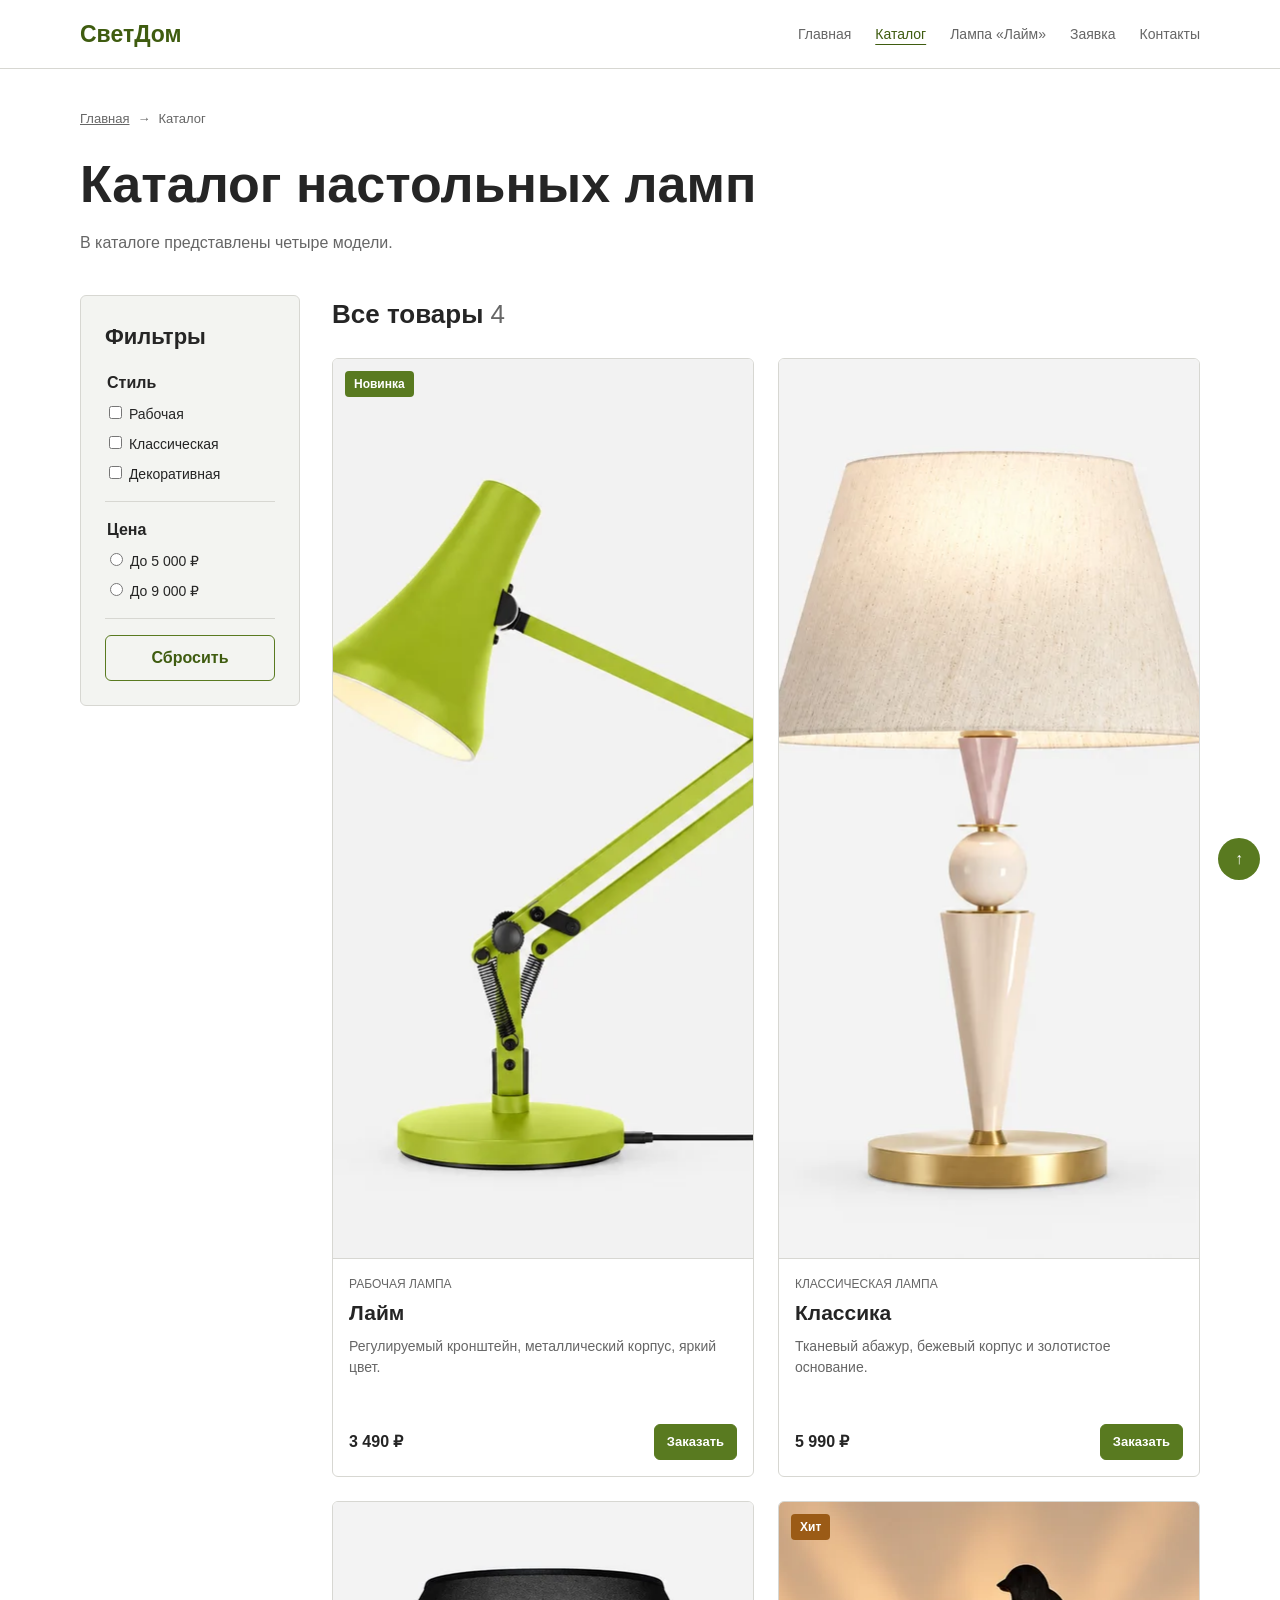
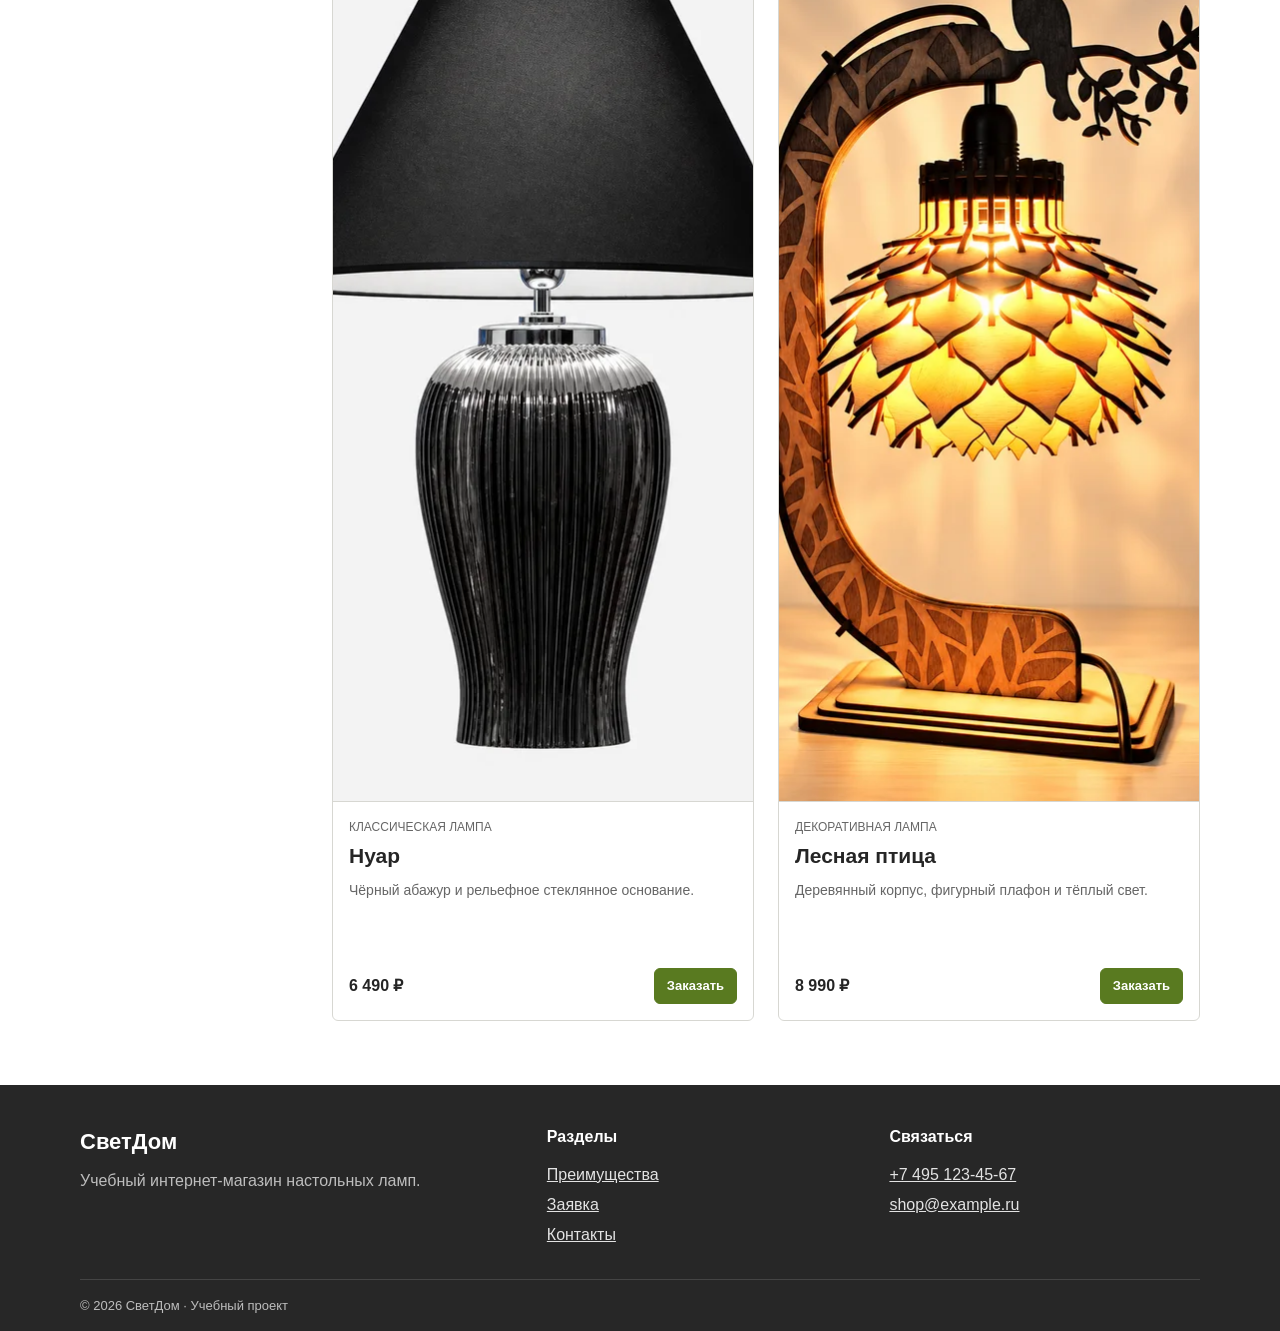
==== commit 5058bf55: "fix: use order buttons on all product cards" ====
--- a/catalog.html
+++ b/catalog.html
@@ -106,7 +106,7 @@
                 </p>
                 <div class="product-card__bottom">
                   <strong>3 490 ₽</strong>
-                  <a class="button button--small" href="product.html">Подробнее</a>
+                  <a class="button button--small" href="order.html#order-form">Заказать</a>
                 </div>
               </div>
             </article>
@@ -126,7 +126,7 @@
                 </p>
                 <div class="product-card__bottom">
                   <strong>5 990 ₽</strong>
-                  <a class="button button--small" href="product.html">Подробнее</a>
+                  <a class="button button--small" href="order.html#order-form">Заказать</a>
                 </div>
               </div>
             </article>
@@ -144,7 +144,7 @@
                 <p class="product-card__text">Чёрный абажур и рельефное стеклянное основание.</p>
                 <div class="product-card__bottom">
                   <strong>6 490 ₽</strong>
-                  <a class="button button--small" href="product.html">Подробнее</a>
+                  <a class="button button--small" href="order.html#order-form">Заказать</a>
                 </div>
               </div>
             </article>
@@ -163,7 +163,7 @@
                 <p class="product-card__text">Деревянный корпус, фигурный плафон и тёплый свет.</p>
                 <div class="product-card__bottom">
                   <strong>8 990 ₽</strong>
-                  <a class="button button--small" href="product.html">Подробнее</a>
+                  <a class="button button--small" href="order.html#order-form">Заказать</a>
                 </div>
               </div>
             </article>
